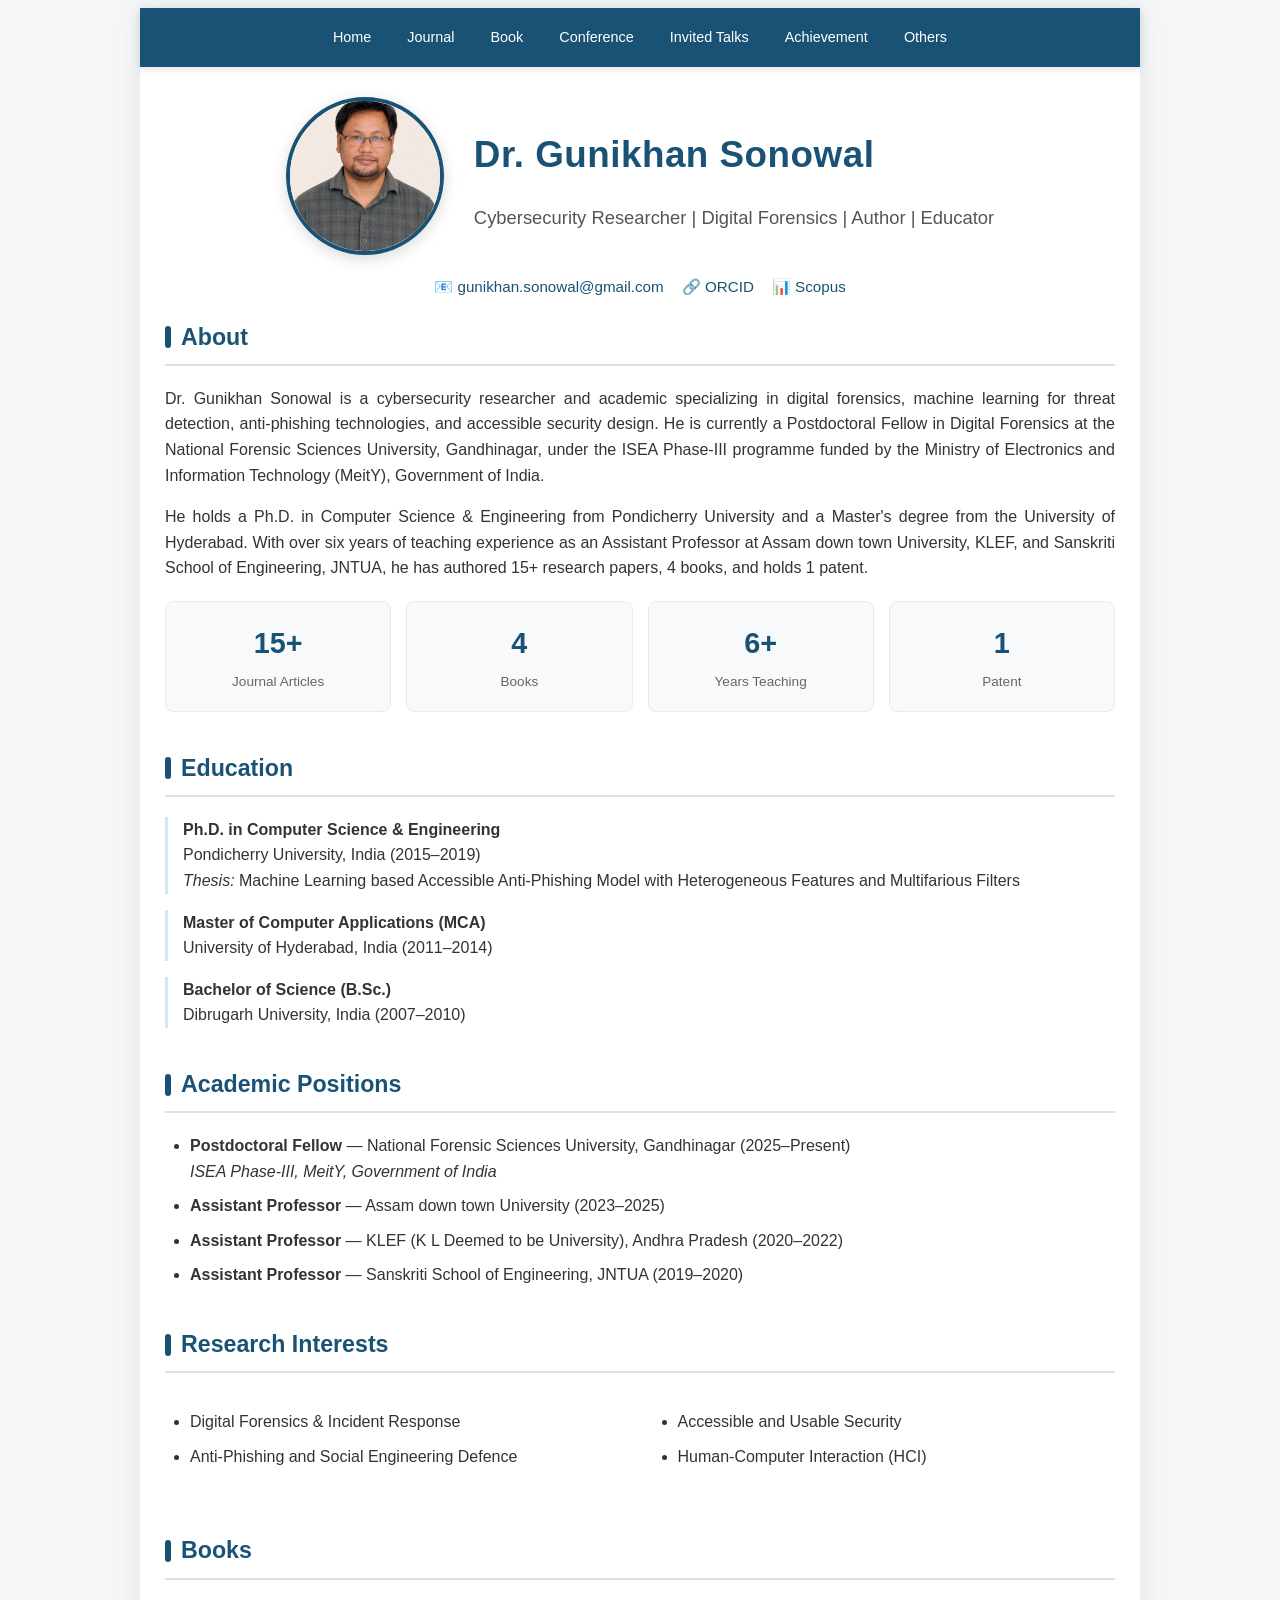
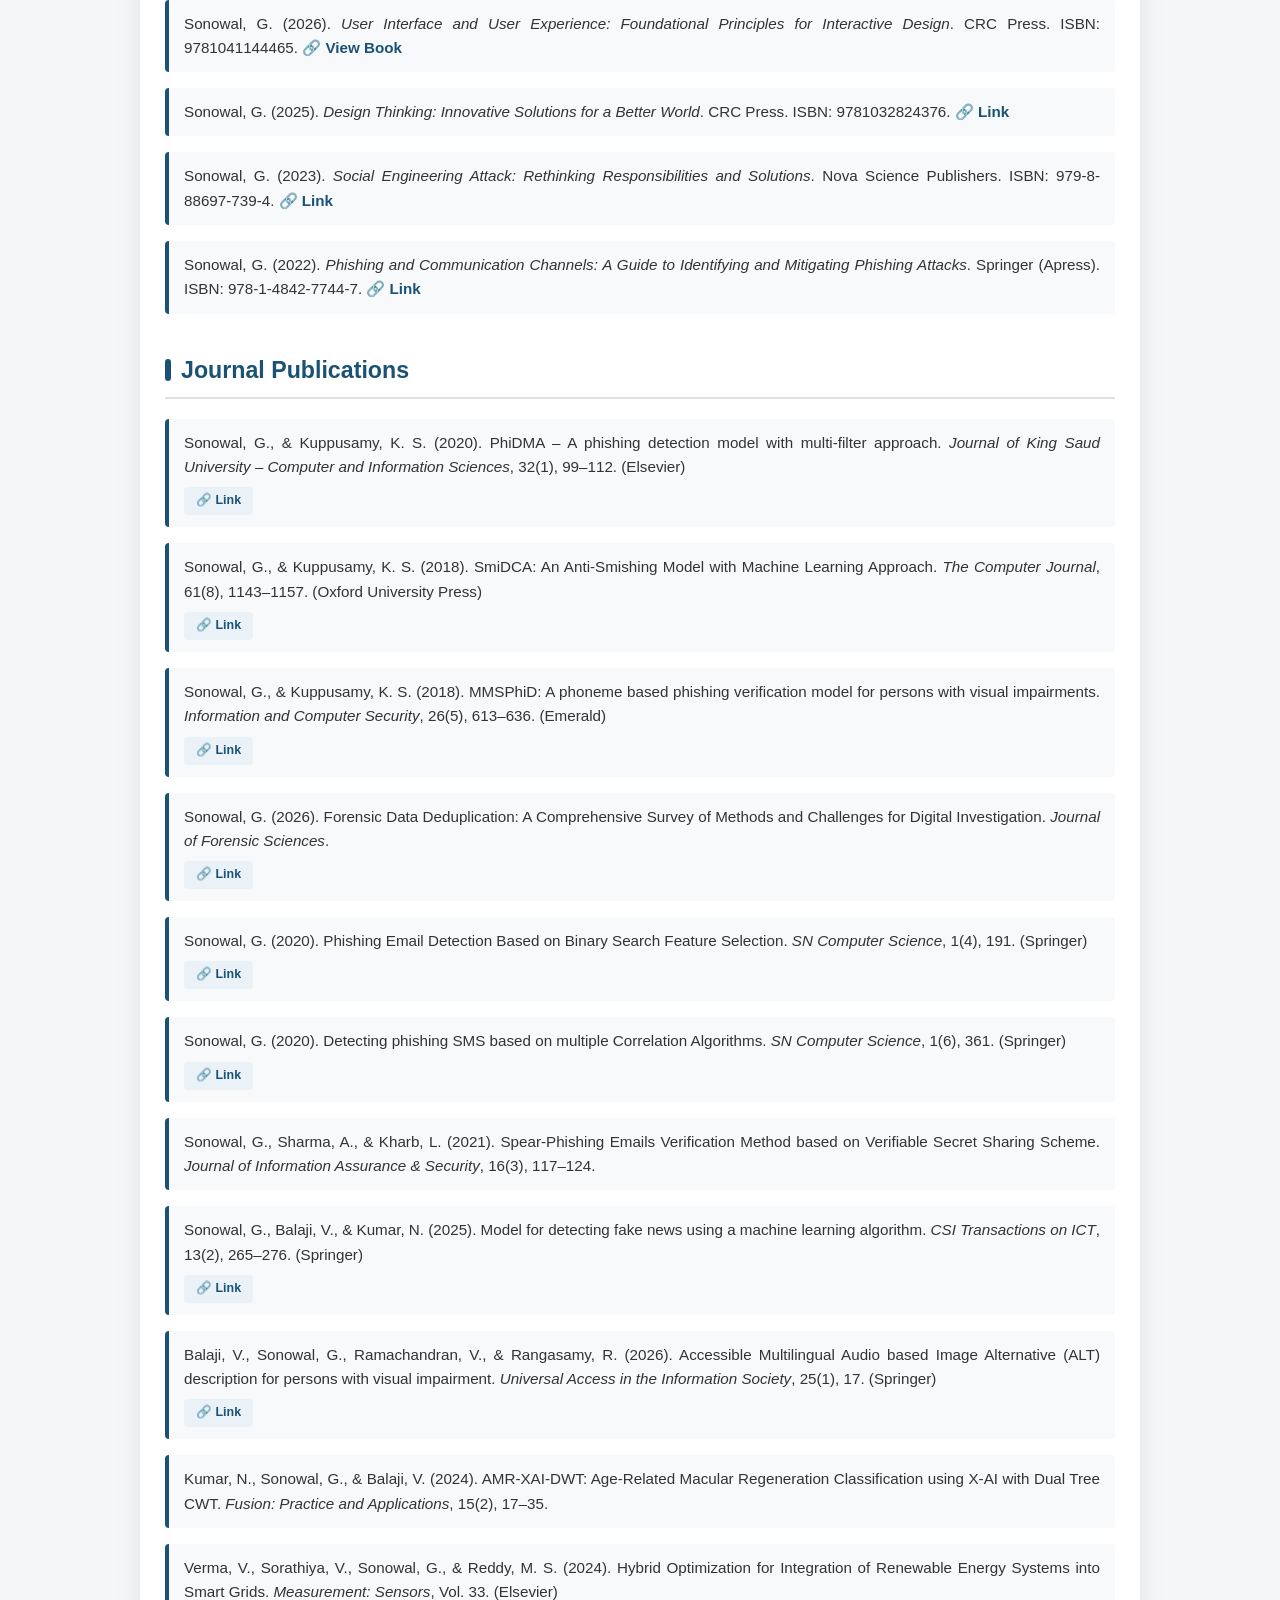
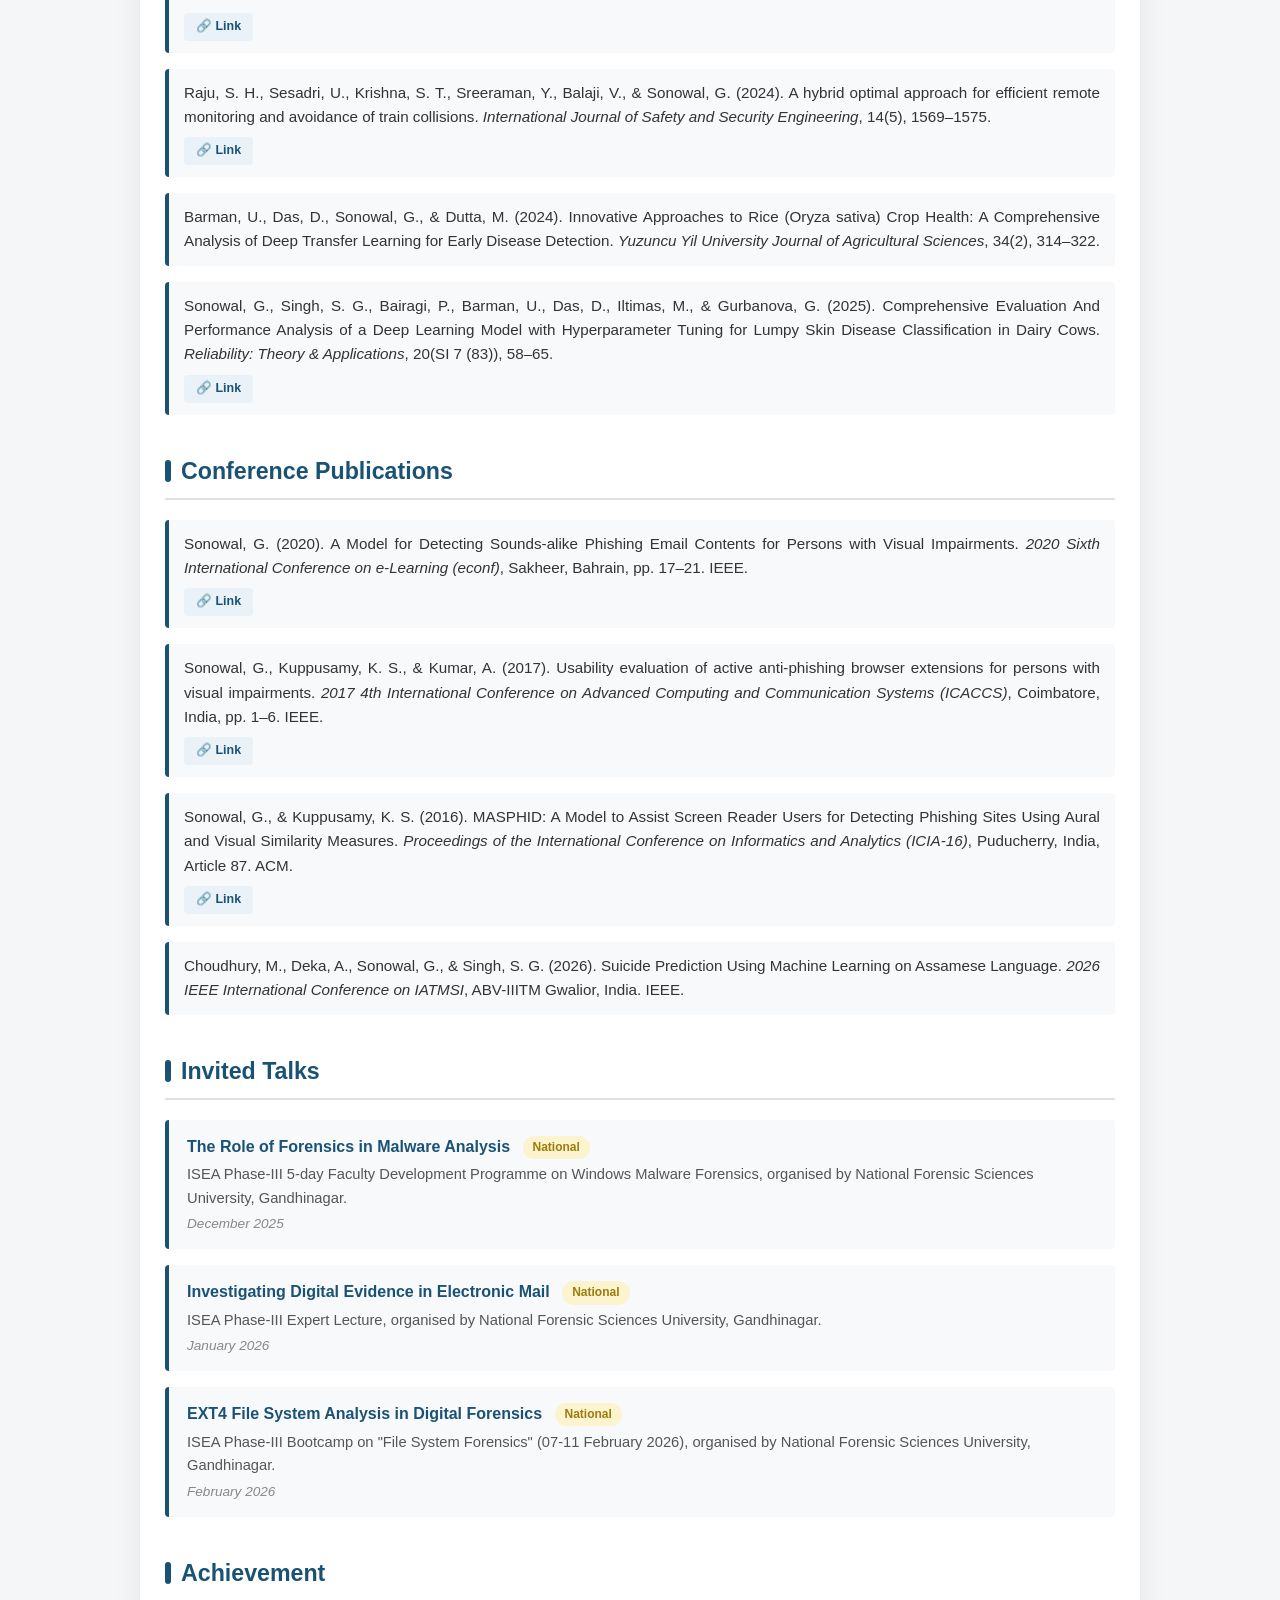
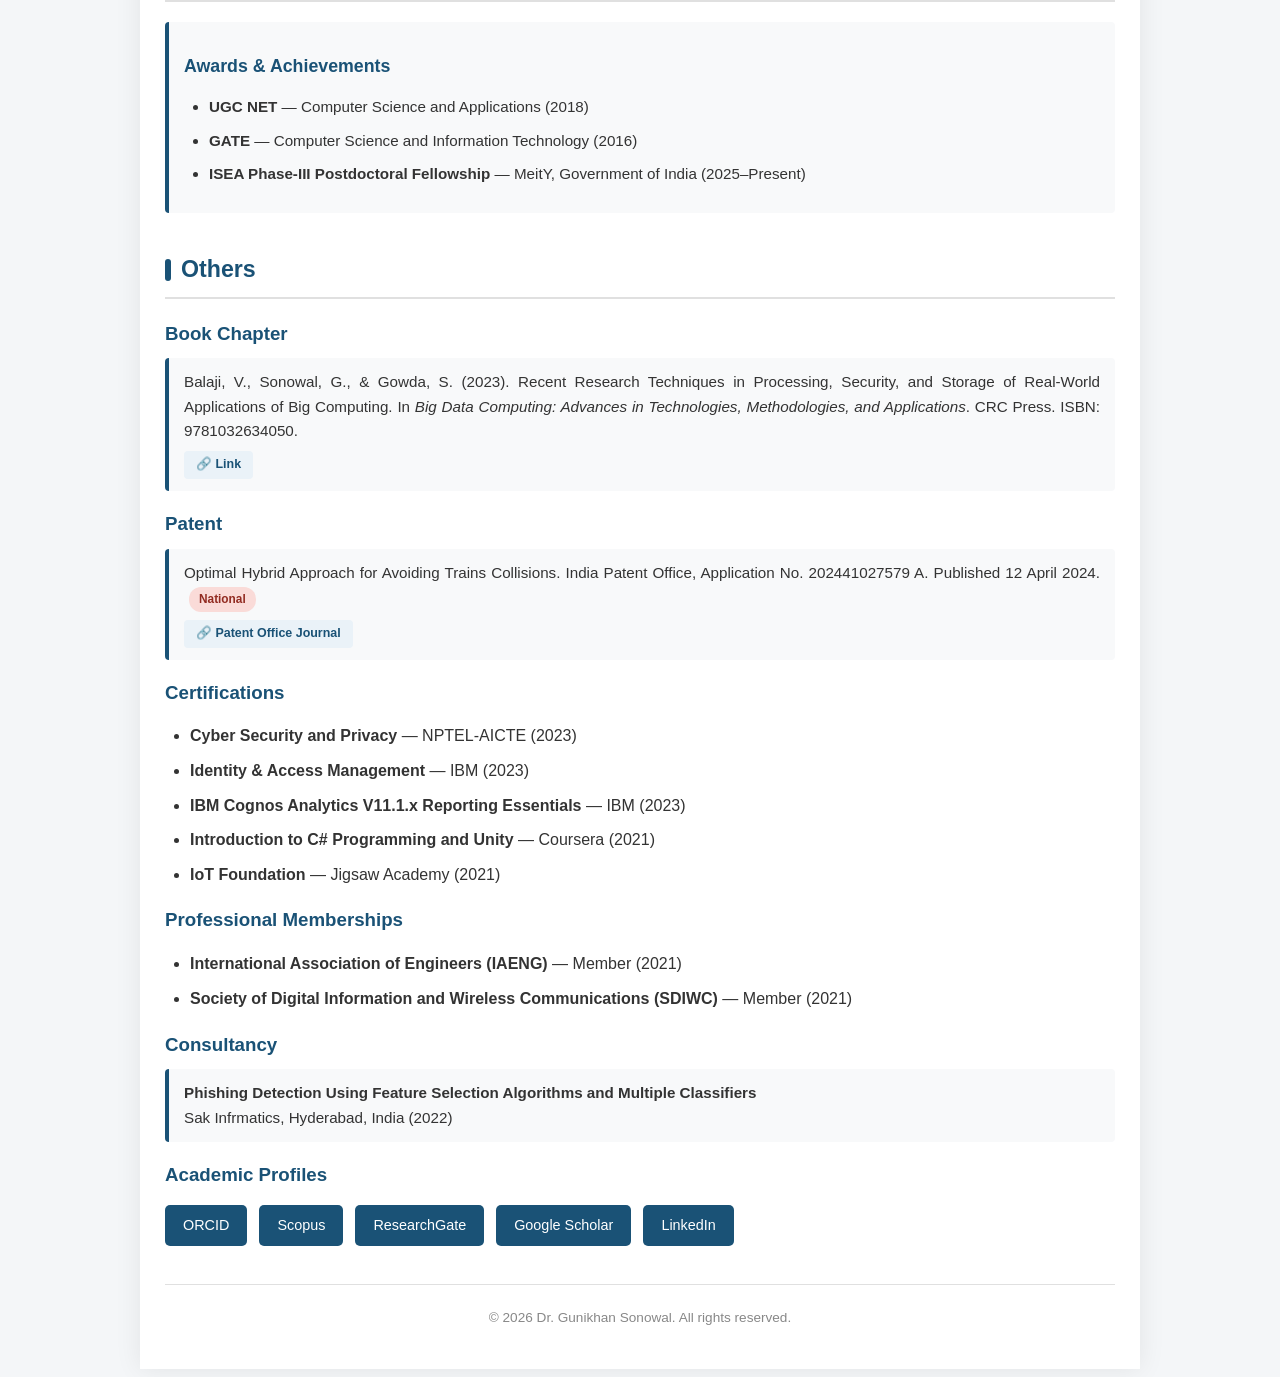
==== index.html @ 8fb4802a "Refactor publication links in index.html Removed unnecessary div wrappers for publication links and " ====
<!DOCTYPE html>
<html lang="en">
<head>
    <meta charset="UTF-8">
    <meta name="viewport" content="width=device-width, initial-scale=1.0">
    <title>Dr. Gunikhan Sonowal - Cybersecurity Researcher</title>
    <link rel="stylesheet" href="style.css">
</head>
<body>

<div class="container">

    <!-- ===== TOP NAVIGATION ===== -->
    <nav class="topnav">
        <a href="#home">Home</a>
        <a href="#journals">Journal</a>
        <a href="#books">Book</a>
        <a href="#conferences">Conference</a>
        <a href="#talks">Invited Talks</a>
        <a href="#achievement">Achievement</a>
        <a href="#others">Others</a>
    </nav>

    <!-- ===== HEADER ===== -->
    <header id="home">
        <div class="header-flex">
            <img src="profile.png" alt="Dr. Gunikhan Sonowal" class="profile-pic">
            <div class="header-text">
                <h1>Dr. Gunikhan Sonowal</h1>
                <p class="subtitle">Cybersecurity Researcher | Digital Forensics | Author | Educator</p>
            </div>
        </div>
        <div class="contact-info">
            <span>📧 <a href="mailto:gunikhan.sonowal@gmail.com">gunikhan.sonowal@gmail.com</a></span>
            <span>🔗 <a href="https://orcid.org/0000-0001-5626-2411" target="_blank">ORCID</a></span>
            <span>📊 <a href="https://www.scopus.com/authid/detail.uri?authorId=57192092901" target="_blank">Scopus</a></span>
        </div>
    </header>

    <!-- ===== ABOUT ===== -->
    <section id="about">
        <h2>About</h2>
        <div class="bio">
            <p>
                Dr. Gunikhan Sonowal is a cybersecurity researcher and academic specializing in digital forensics, machine learning for threat detection, anti-phishing technologies, and accessible security design. He is currently a Postdoctoral Fellow in Digital Forensics at the National Forensic Sciences University, Gandhinagar, under the ISEA Phase-III programme funded by the Ministry of Electronics and Information Technology (MeitY), Government of India.
            </p>
            <p>
                He holds a Ph.D. in Computer Science &amp; Engineering from Pondicherry University and a Master's degree from the University of Hyderabad. With over six years of teaching experience as an Assistant Professor at Assam down town University, KLEF, and Sanskriti School of Engineering, JNTUA, he has authored 15+ research papers, 4 books, and holds 1 patent.
            </p>
        </div>

        <div class="stat-grid">
            <div class="stat-card"><span class="number">15+</span><span class="label">Journal Articles</span></div>
            <div class="stat-card"><span class="number">4</span><span class="label">Books</span></div>
            <div class="stat-card"><span class="number">6+</span><span class="label">Years Teaching</span></div>
            <div class="stat-card"><span class="number">1</span><span class="label">Patent</span></div>
        </div>
    </section>

    <!-- ===== EDUCATION ===== -->
    <section id="education">
        <h2>Education</h2>
        <div class="education-item">
            <strong>Ph.D. in Computer Science &amp; Engineering</strong><br>
            Pondicherry University, India (2015–2019)<br>
            <em>Thesis:</em> Machine Learning based Accessible Anti-Phishing Model with Heterogeneous Features and Multifarious Filters
        </div>
        <div class="education-item">
            <strong>Master of Computer Applications (MCA)</strong><br>
            University of Hyderabad, India (2011–2014)
        </div>
        <div class="education-item">
            <strong>Bachelor of Science (B.Sc.)</strong><br>
            Dibrugarh University, India (2007–2010)
        </div>
    </section>

    <!-- ===== ACADEMIC POSITIONS ===== -->
    <section id="positions">
        <h2>Academic Positions</h2>
        <ul>
            <li><strong>Postdoctoral Fellow</strong> — National Forensic Sciences University, Gandhinagar (2025–Present)<br><em>ISEA Phase-III, MeitY, Government of India</em></li>
            <li><strong>Assistant Professor</strong> — Assam down town University (2023–2025)</li>
            <li><strong>Assistant Professor</strong> — KLEF (K L Deemed to be University), Andhra Pradesh (2020–2022)</li>
            <li><strong>Assistant Professor</strong> — Sanskriti School of Engineering, JNTUA (2019–2020)</li>
        </ul>
    </section>

    <!-- ===== RESEARCH INTERESTS ===== -->
    <section id="research">
        <h2>Research Interests</h2>
        <div class="two-column">
            <ul>
                <li>Digital Forensics &amp; Incident Response</li>
                <li>Anti-Phishing and Social Engineering Defence</li>
            </ul>
            <ul>
                <li>Accessible and Usable Security</li>
                <li>Human-Computer Interaction (HCI)</li>
            </ul>
        </div>
    </section>

    <!-- ===== BOOKS ===== -->
    <section id="books">
        <h2>Books</h2>

        <div class="pub-item">
            Sonowal, G. (2026). <em>User Interface and User Experience: Foundational Principles for Interactive Design</em>. CRC Press. ISBN: 9781041144465.
            
                <a href="https://www.routledge.com/User-Interface-and-User-Experience-Foundational-Principles-for-Interactive-Design/Sonowal/p/book/9781041144465" target="_blank">🔗 View Book</a>
            
        </div>

        <div class="pub-item">
            Sonowal, G. (2025). <em>Design Thinking: Innovative Solutions for a Better World</em>. CRC Press. ISBN: 9781032824376.
                <a href="https://doi.org/10.1201/9781003509950" target="_blank">🔗 Link</a>
        </div>

        <div class="pub-item">
            Sonowal, G. (2023). <em>Social Engineering Attack: Rethinking Responsibilities and Solutions</em>. Nova Science Publishers. ISBN: 979-8-88697-739-4.
                <a href="https://doi.org/10.52305/KS0A7898" target="_blank">🔗 Link</a>
        </div>

        <div class="pub-item">
            Sonowal, G. (2022). <em>Phishing and Communication Channels: A Guide to Identifying and Mitigating Phishing Attacks</em>. Springer (Apress). ISBN: 978-1-4842-7744-7.
                <a href="https://doi.org/10.1007/978-1-4842-7744-7" target="_blank">🔗 Link</a>
        </div>
    </section>

    <!-- ===== JOURNAL PUBLICATIONS ===== -->
    <section id="journals">
        <h2>Journal Publications</h2>

        <div class="pub-item">
            Sonowal, G., &amp; Kuppusamy, K. S. (2020). PhiDMA – A phishing detection model with multi-filter approach. <em>Journal of King Saud University – Computer and Information Sciences</em>, 32(1), 99–112. (Elsevier)
            <div class="pub-links">
                <a href="https://doi.org/10.1016/j.jksuci.2017.07.005" target="_blank">🔗 Link</a>
            </div>
        </div>

        <div class="pub-item">
            Sonowal, G., &amp; Kuppusamy, K. S. (2018). SmiDCA: An Anti-Smishing Model with Machine Learning Approach. <em>The Computer Journal</em>, 61(8), 1143–1157. (Oxford University Press)
            <div class="pub-links">
                <a href="https://doi.org/10.1093/comjnl/bxy039" target="_blank">🔗 Link</a>
            </div>
        </div>

        <div class="pub-item">
            Sonowal, G., &amp; Kuppusamy, K. S. (2018). MMSPhiD: A phoneme based phishing verification model for persons with visual impairments. <em>Information and Computer Security</em>, 26(5), 613–636. (Emerald)
            <div class="pub-links">
                <a href="https://doi.org/10.1108/ICS-12-2017-0091" target="_blank">🔗 Link</a>
            </div>
        </div>

        <div class="pub-item">
            Sonowal, G. (2026). Forensic Data Deduplication: A Comprehensive Survey of Methods and Challenges for Digital Investigation. <em>Journal of Forensic Sciences</em>.
            <div class="pub-links">
                <a href="https://doi.org/10.1111/1556-4029.70480" target="_blank">🔗 Link</a>
            </div>
        </div>

        <div class="pub-item">
            Sonowal, G. (2020). Phishing Email Detection Based on Binary Search Feature Selection. <em>SN Computer Science</em>, 1(4), 191. (Springer)
            <div class="pub-links">
                <a href="https://doi.org/10.1007/s42979-020-00194-z" target="_blank">🔗 Link</a>
            </div>
        </div>

        <div class="pub-item">
            Sonowal, G. (2020). Detecting phishing SMS based on multiple Correlation Algorithms. <em>SN Computer Science</em>, 1(6), 361. (Springer)
            <div class="pub-links">
                <a href="https://doi.org/10.1007/s42979-020-00377-8" target="_blank">🔗 Link</a>
            </div>
        </div>

        <div class="pub-item">
            Sonowal, G., Sharma, A., &amp; Kharb, L. (2021). Spear-Phishing Emails Verification Method based on Verifiable Secret Sharing Scheme. <em>Journal of Information Assurance &amp; Security</em>, 16(3), 117–124.
        </div>

        <div class="pub-item">
            Sonowal, G., Balaji, V., &amp; Kumar, N. (2025). Model for detecting fake news using a machine learning algorithm. <em>CSI Transactions on ICT</em>, 13(2), 265–276. (Springer)
            <div class="pub-links">
                <a href="https://doi.org/10.1007/s40012-025-00421-z" target="_blank">🔗 Link</a>
            </div>
        </div>

        <div class="pub-item">
            Balaji, V., Sonowal, G., Ramachandran, V., &amp; Rangasamy, R. (2026). Accessible Multilingual Audio based Image Alternative (ALT) description for persons with visual impairment. <em>Universal Access in the Information Society</em>, 25(1), 17. (Springer)
            <div class="pub-links">
                <a href="https://doi.org/10.1007/s10209-025-01294-4" target="_blank">🔗 Link</a>
            </div>
        </div>

        <div class="pub-item">
            Kumar, N., Sonowal, G., &amp; Balaji, V. (2024). AMR-XAI-DWT: Age-Related Macular Regeneration Classification using X-AI with Dual Tree CWT. <em>Fusion: Practice and Applications</em>, 15(2), 17–35.
        </div>

        <div class="pub-item">
            Verma, V., Sorathiya, V., Sonowal, G., &amp; Reddy, M. S. (2024). Hybrid Optimization for Integration of Renewable Energy Systems into Smart Grids. <em>Measurement: Sensors</em>, Vol. 33. (Elsevier)
            <div class="pub-links">
                <a href="https://doi.org/10.1016/j.measen.2024.101170" target="_blank">🔗 Link</a>
            </div>
        </div>

        <div class="pub-item">
            Raju, S. H., Sesadri, U., Krishna, S. T., Sreeraman, Y., Balaji, V., &amp; Sonowal, G. (2024). A hybrid optimal approach for efficient remote monitoring and avoidance of train collisions. <em>International Journal of Safety and Security Engineering</em>, 14(5), 1569–1575.
            <div class="pub-links">
                <a href="https://doi.org/10.18280/ijsse.140524" target="_blank">🔗 Link</a>
            </div>
        </div>

        <div class="pub-item">
            Barman, U., Das, D., Sonowal, G., &amp; Dutta, M. (2024). Innovative Approaches to Rice (Oryza sativa) Crop Health: A Comprehensive Analysis of Deep Transfer Learning for Early Disease Detection. <em>Yuzuncu Yil University Journal of Agricultural Sciences</em>, 34(2), 314–322.
        </div>

        <div class="pub-item">
            Sonowal, G., Singh, S. G., Bairagi, P., Barman, U., Das, D., Iltimas, M., &amp; Gurbanova, G. (2025). Comprehensive Evaluation And Performance Analysis of a Deep Learning Model with Hyperparameter Tuning for Lumpy Skin Disease Classification in Dairy Cows. <em>Reliability: Theory &amp; Applications</em>, 20(SI 7 (83)), 58–65.
            <div class="pub-links">
                <a href="https://doi.org/10.24412/1932-2321-2025-783-58-65" target="_blank">🔗 Link</a>
            </div>
        </div>
    </section>

    <!-- ===== CONFERENCE PUBLICATIONS ===== -->
    <section id="conferences">
        <h2>Conference Publications</h2>

        <div class="pub-item">
            Sonowal, G. (2020). A Model for Detecting Sounds-alike Phishing Email Contents for Persons with Visual Impairments. <em>2020 Sixth International Conference on e-Learning (econf)</em>, Sakheer, Bahrain, pp. 17–21. IEEE.
            <div class="pub-links">
                <a href="https://doi.org/10.1109/econf51404.2020.9385451" target="_blank">🔗 Link</a>
            </div>
        </div>

        <div class="pub-item">
            Sonowal, G., Kuppusamy, K. S., &amp; Kumar, A. (2017). Usability evaluation of active anti-phishing browser extensions for persons with visual impairments. <em>2017 4th International Conference on Advanced Computing and Communication Systems (ICACCS)</em>, Coimbatore, India, pp. 1–6. IEEE.
            <div class="pub-links">
                <a href="https://doi.org/10.1109/ICACCS.2017.8014654" target="_blank">🔗 Link</a>
            </div>
        </div>

        <div class="pub-item">
            Sonowal, G., &amp; Kuppusamy, K. S. (2016). MASPHID: A Model to Assist Screen Reader Users for Detecting Phishing Sites Using Aural and Visual Similarity Measures. <em>Proceedings of the International Conference on Informatics and Analytics (ICIA-16)</em>, Puducherry, India, Article 87. ACM.
            <div class="pub-links">
                <a href="https://doi.org/10.1145/2980258.2980443" target="_blank">🔗 Link</a>
            </div>
        </div>

        <div class="pub-item">
            Choudhury, M., Deka, A., Sonowal, G., &amp; Singh, S. G. (2026). Suicide Prediction Using Machine Learning on Assamese Language. <em>2026 IEEE International Conference on IATMSI</em>, ABV-IIITM Gwalior, India. IEEE.
        </div>
    </section>

    <!-- ===== INVITED TALKS ===== -->
    <section id="talks">
        <h2>Invited Talks</h2>

        <div class="talk-item">
            <div class="talk-title">
                The Role of Forensics in Malware Analysis
                <span class="talk-type national">National</span>
            </div>
            <div class="talk-venue">ISEA Phase-III 5-day Faculty Development Programme on Windows Malware Forensics, organised by National Forensic Sciences University, Gandhinagar.</div>
            <div class="talk-date">December 2025</div>
        </div>

        <div class="talk-item">
            <div class="talk-title">
                Investigating Digital Evidence in Electronic Mail
                <span class="talk-type national">National</span>
            </div>
            <div class="talk-venue">ISEA Phase-III Expert Lecture, organised by National Forensic Sciences University, Gandhinagar.</div>
            <div class="talk-date">January 2026</div>
        </div>

        <div class="talk-item">
            <div class="talk-title">
                EXT4 File System Analysis in Digital Forensics
                <span class="talk-type national">National</span>
            </div>
            <div class="talk-venue">ISEA Phase-III Bootcamp on "File System Forensics" (07-11 February 2026), organised by National Forensic Sciences University, Gandhinagar.</div>
            <div class="talk-date">February 2026</div>
        </div>
    </section>

    <!-- ===== Achievement ===== -->
    <section id="achievement">
        <h2>Achievement</h2>
        <div class="pub-item">
            <h3 style="color:#1a5276; margin: 18px 0 10px;">Awards &amp; Achievements</h3>
        <ul>
            <li><strong>UGC NET</strong> — Computer Science and Applications (2018)</li>
            <li><strong>GATE</strong> — Computer Science and Information Technology (2016)</li>
            <li><strong>ISEA Phase-III Postdoctoral Fellowship</strong> — MeitY, Government of India (2025–Present)</li>
        </ul>
        </div>
    </section>
    

    <!-- ===== OTHERS ===== -->
    <section id="others">
        <h2>Others</h2>

        <h3 style="color:#1a5276; margin: 18px 0 10px;">Book Chapter</h3>
        <div class="pub-item">
            Balaji, V., Sonowal, G., &amp; Gowda, S. (2023). Recent Research Techniques in Processing, Security, and Storage of Real-World Applications of Big Computing. In <em>Big Data Computing: Advances in Technologies, Methodologies, and Applications</em>. CRC Press. ISBN: 9781032634050.
            <div class="pub-links">
                <a href="http://dx.doi.org/10.1201/9781032634050-8" target="_blank">🔗 Link</a>
            </div>
        </div>

        <h3 style="color:#1a5276; margin: 18px 0 10px;">Patent</h3>
        <div class="pub-item">
            Optimal Hybrid Approach for Avoiding Trains Collisions. India Patent Office, Application No. 202441027579 A. Published 12 April 2024. <span class="badge patent">National</span>
            <div class="pub-links">
                <a href="https://search.ipindia.gov.in/IP0Journal/Journal/ViewJournal" target="_blank">🔗 Patent Office Journal</a>
            </div>
        </div>

        <h3 style="color:#1a5276; margin: 18px 0 10px;">Certifications</h3>
        <ul>
            <li><strong>Cyber Security and Privacy</strong> — NPTEL-AICTE (2023)</li>
            <li><strong>Identity &amp; Access Management</strong> — IBM (2023)</li>
            <li><strong>IBM Cognos Analytics V11.1.x Reporting Essentials</strong> — IBM (2023)</li>
            <li><strong>Introduction to C# Programming and Unity</strong> — Coursera (2021)</li>
            <li><strong>IoT Foundation</strong> — Jigsaw Academy (2021)</li>
        </ul>

        <h3 style="color:#1a5276; margin: 18px 0 10px;">Professional Memberships</h3>
        <ul>
            <li><strong>International Association of Engineers (IAENG)</strong> — Member (2021)</li>
            <li><strong>Society of Digital Information and Wireless Communications (SDIWC)</strong> — Member (2021)</li>
        </ul>

        <h3 style="color:#1a5276; margin: 18px 0 10px;">Consultancy</h3>
        <div class="pub-item">
            <strong>Phishing Detection Using Feature Selection Algorithms and Multiple Classifiers</strong><br>
            Sak Infrmatics, Hyderabad, India (2022)
        </div>

        <h3 style="color:#1a5276; margin: 18px 0 10px;">Academic Profiles</h3>
        <div class="links">
            <a href="https://orcid.org/0000-0001-5626-2411" target="_blank">ORCID</a>
            <a href="https://www.scopus.com/authid/detail.uri?authorId=57192092901" target="_blank">Scopus</a>
            <a href="https://www.researchgate.net/" target="_blank">ResearchGate</a>
            <a href="https://scholar.google.com/" target="_blank">Google Scholar</a>
            <a href="https://www.linkedin.com/" target="_blank">LinkedIn</a>
        </div>
    </section>

    <footer>
        &copy; 2026 Dr. Gunikhan Sonowal. All rights reserved.
    </footer>

</div>

</body>
</html>
---- style.css ----
css
/* ============================================
   Dr. Gunikhan Sonowal - Personal Website
   ============================================ */

* {
    margin: 0;
    padding: 0;
    box-sizing: border-box;
}

html {
    scroll-behavior: smooth;
    scroll-padding-top: 70px;
}

body {
    font-family: 'Segoe UI', Tahoma, Geneva, Verdana, sans-serif;
    line-height: 1.6;
    color: #333;
    background-color: #f4f6f8;
}

.container {
    max-width: 950px;
    margin: 0 auto;
    padding: 40px 25px;
    background-color: #fff;
    box-shadow: 0 0 25px rgba(0,0,0,0.08);
}

/* ============ TOP NAVIGATION ============ */
.topnav {
    position: sticky;
    top: 0;
    z-index: 100;
    background-color: #1a5276;
    display: flex;
    flex-wrap: wrap;
    justify-content: center;
    gap: 4px;
    padding: 10px 15px;
    margin: -40px -25px 30px -25px;
    box-shadow: 0 2px 8px rgba(0,0,0,0.12);
}

.topnav a {
    color: #ffffff;
    text-decoration: none;
    font-size: 0.9em;
    font-weight: 500;
    padding: 8px 16px;
    border-radius: 4px;
    transition: background-color 0.25s;
    white-space: nowrap;
}

.topnav a:hover {
    background-color: #0e3a56;
}

.topnav a.active {
    background-color: #ffffff;
    color: #1a5276;
    font-weight: 700;
}

/* ============ HEADER ============ */
.header-flex {
    display: flex;
    align-items: center;
    justify-content: center;
    gap: 30px;
    text-align: left;
}

.profile-pic {
    width: 150px;
    height: 150px;
    border-radius: 50%;
    object-fit: cover;
    border: 4px solid #1a5276;
    box-shadow: 0 4px 15px rgba(0,0,0,0.15);
    flex-shrink: 0;
}

.header-text {
    text-align: left;
}

header h1 {
    font-size: 2.3em;
    color: #1a5276;
    margin-bottom: 8px;
    letter-spacing: 0.5px;
}

header .subtitle {
    font-size: 1.15em;
    color: #555;
    margin-bottom: 18px;
    font-weight: 500;
}

.contact-info {
    display: flex;
    flex-wrap: wrap;
    justify-content: center;
    gap: 18px;
    font-size: 0.95em;
    margin-top: 20px;
}

.contact-info a {
    color: #1a5276;
    text-decoration: none;
    font-weight: 500;
}

.contact-info a:hover {
    text-decoration: underline;
}

/* ============ SECTIONS ============ */
section {
    margin-bottom: 38px;
}

section h2 {
    font-size: 1.45em;
    color: #1a5276;
    border-bottom: 2px solid #e0e0e0;
    padding-bottom: 8px;
    margin-bottom: 20px;
    display: flex;
    align-items: center;
    gap: 10px;
}

section h2::before {
    content: "";
    display: inline-block;
    width: 6px;
    height: 22px;
    background-color: #1a5276;
    border-radius: 3px;
}

.bio {
    text-align: justify;
}

.bio p {
    margin-bottom: 14px;
}

/* ============ EDUCATION ============ */
.education-item {
    margin-bottom: 16px;
    padding-left: 15px;
    border-left: 3px solid #d4e6f1;
}

/* ============ PUBLICATIONS ============ */
.pub-item {
    margin-bottom: 16px;
    padding: 12px 15px;
    background-color: #f8f9fa;
    border-left: 4px solid #1a5276;
    border-radius: 4px;
    font-size: 0.95em;
    text-align: justify;
}

.pub-item a {
    color: #1a5276;
    text-decoration: none;
    font-weight: 600;
}

.pub-item a:hover {
    text-decoration: underline;
    color: #0e3a56;
}

.pub-links {
    margin-top: 8px;
    display: flex;
    flex-wrap: wrap;
    gap: 10px;
}

.pub-links a {
    display: inline-block;
    padding: 4px 12px;
    background-color: #eaf2f8;
    color: #1a5276;
    text-decoration: none;
    border-radius: 4px;
    font-size: 0.82em;
    font-weight: 600;
    transition: background-color 0.3s;
}

.pub-links a:hover {
    background-color: #1a5276;
    color: #fff;
}

/* ============ LISTS ============ */
ul {
    list-style-type: disc;
    padding-left: 25px;
}

ul li {
    margin-bottom: 9px;
}

.two-column {
    display: grid;
    grid-template-columns: 1fr 1fr;
    gap: 25px;
}

/* ============ LINKS BUTTONS ============ */
.links {
    display: flex;
    flex-wrap: wrap;
    gap: 12px;
    margin-top: 15px;
}

.links a {
    display: inline-block;
    padding: 9px 18px;
    background-color: #1a5276;
    color: #fff;
    text-decoration: none;
    border-radius: 5px;
    font-size: 0.9em;
    transition: background-color 0.3s, transform 0.2s;
}

.links a:hover {
    background-color: #0e3a56;
    transform: translateY(-2px);
}

/* ============ BADGES ============ */
.badge {
    display: inline-block;
    background-color: #eaf2f8;
    color: #1a5276;
    padding: 3px 10px;
    border-radius: 12px;
    font-size: 0.78em;
    font-weight: 600;
    margin-left: 5px;
}

.badge.q1 {
    background-color: #d4efdf;
    color: #1e8449;
}

.badge.q2 {
    background-color: #fcf3cf;
    color: #9a7d0a;
}

.badge.patent {
    background-color: #fadbd8;
    color: #922b21;
}

/* ============ STATS ============ */
.stat-grid {
    display: grid;
    grid-template-columns: repeat(4, 1fr);
    gap: 15px;
    margin-top: 20px;
}

.stat-card {
    background-color: #f8f9fa;
    border-radius: 8px;
    padding: 18px 10px;
    text-align: center;
    border: 1px solid #e9ecef;
}

.stat-card .number {
    font-size: 1.8em;
    font-weight: 700;
    color: #1a5276;
    display: block;
}

.stat-card .label {
    font-size: 0.85em;
    color: #666;
    margin-top: 5px;
    display: block;
}

/* ============ INVITED TALKS ============ */
.talk-item {
    margin-bottom: 16px;
    padding: 14px 18px;
    background-color: #f8f9fa;
    border-left: 4px solid #1a5276;
    border-radius: 4px;
}

.talk-item .talk-title {
    font-weight: 600;
    color: #1a5276;
    font-size: 1em;
    margin-bottom: 4px;
}

.talk-item .talk-venue {
    font-size: 0.92em;
    color: #555;
    margin-bottom: 3px;
}

.talk-item .talk-date {
    font-size: 0.85em;
    color: #888;
    font-style: italic;
}

.talk-item .talk-type {
    display: inline-block;
    background-color: #eaf2f8;
    color: #1a5276;
    padding: 2px 10px;
    border-radius: 12px;
    font-size: 0.75em;
    font-weight: 600;
    margin-left: 8px;
    vertical-align: middle;
}

.talk-item .talk-type.international {
    background-color: #d4efdf;
    color: #1e8449;
}

.talk-item .talk-type.national {
    background-color: #fcf3cf;
    color: #9a7d0a;
}

/* ============ FOOTER ============ */
footer {
    text-align: center;
    font-size: 0.85em;
    color: #888;
    border-top: 1px solid #e0e0e0;
    padding-top: 22px;
    margin-top: 35px;
}

/* ============ RESPONSIVE ============ */
@media (max-width: 700px) {
    header h1 { font-size: 1.7em; }
    .container { padding: 25px 18px; }
    .contact-info { flex-direction: column; gap: 8px; }
    .two-column { grid-template-columns: 1fr; }
    .stat-grid { grid-template-columns: repeat(2, 1fr); }
    .header-flex {
        flex-direction: column;
        text-align: center;
        gap: 15px;
    }
    .header-text { text-align: center; }
    .profile-pic { width: 120px; height: 120px; }
    .topnav {
        margin: -25px -18px 25px -18px;
        padding: 8px 10px;
        gap: 2px;
    }
    .topnav a {
        font-size: 0.78em;
        padding: 6px 10px;
    }
}
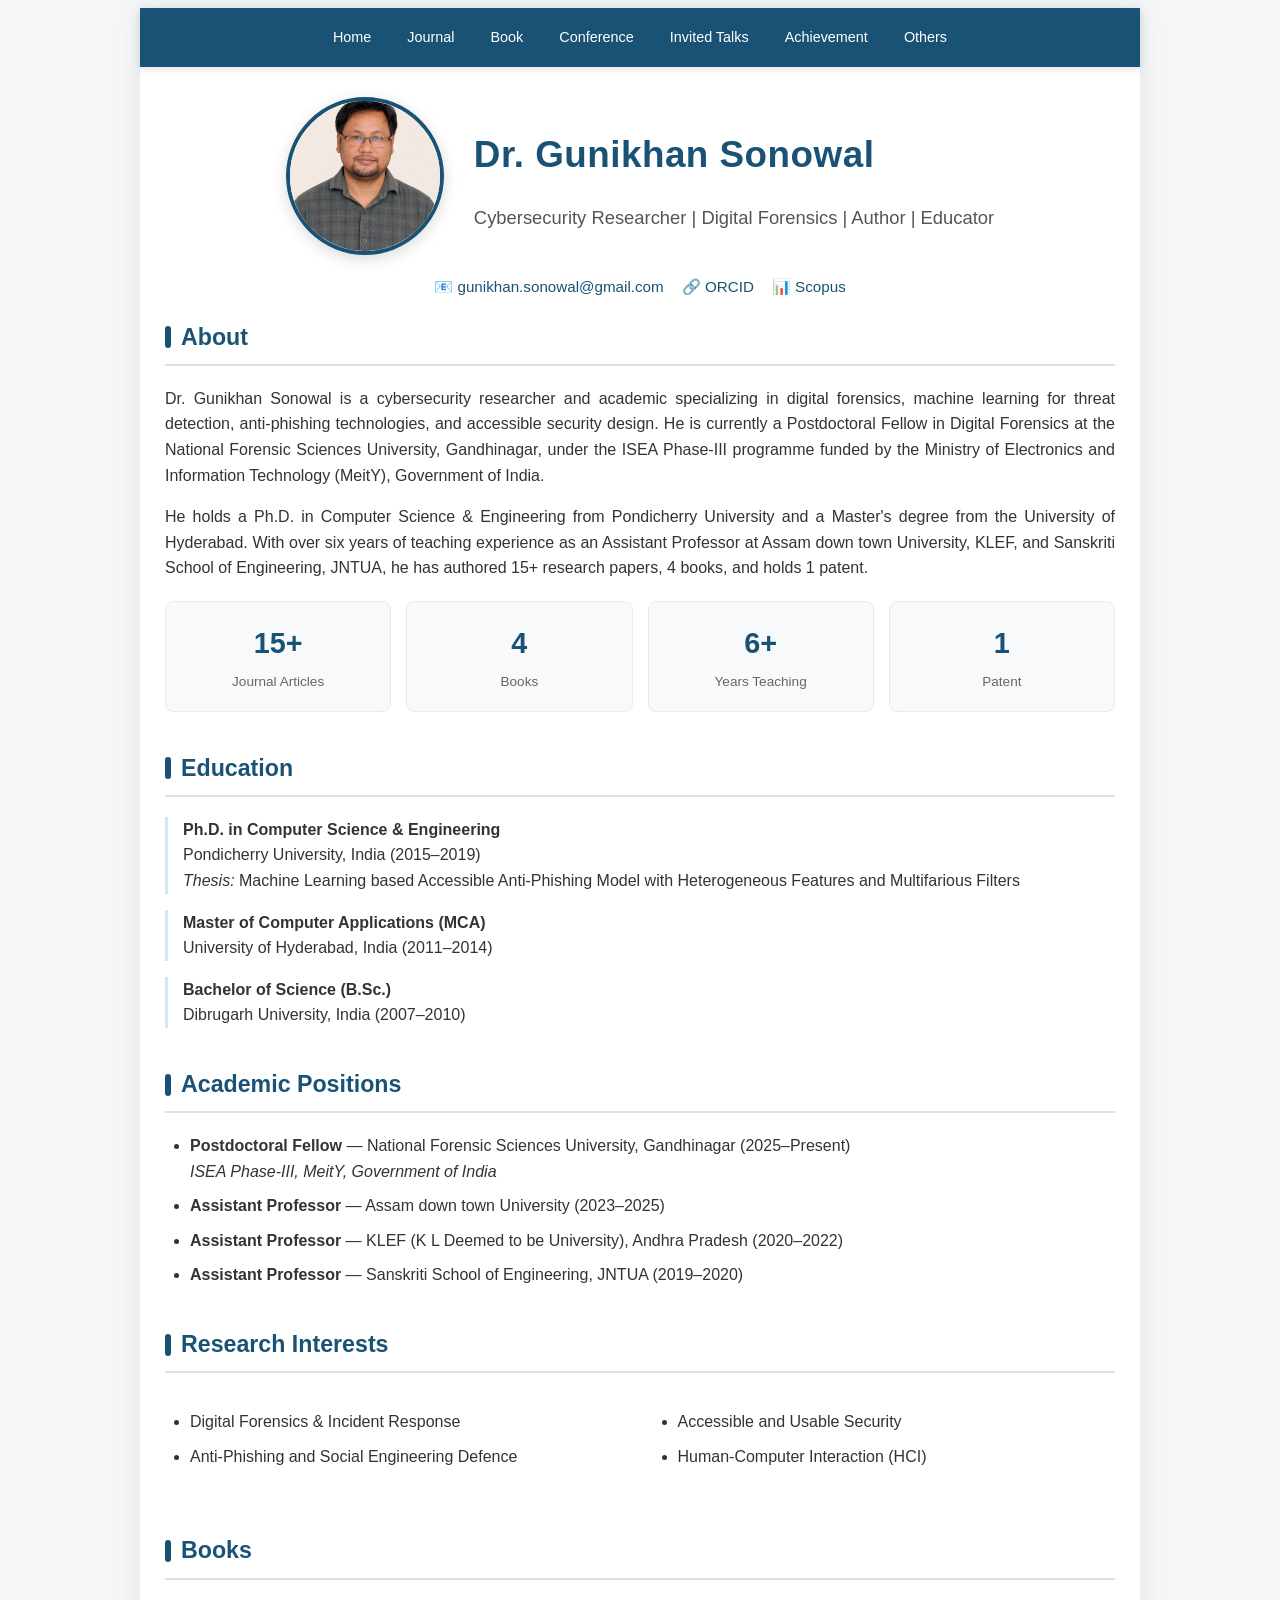
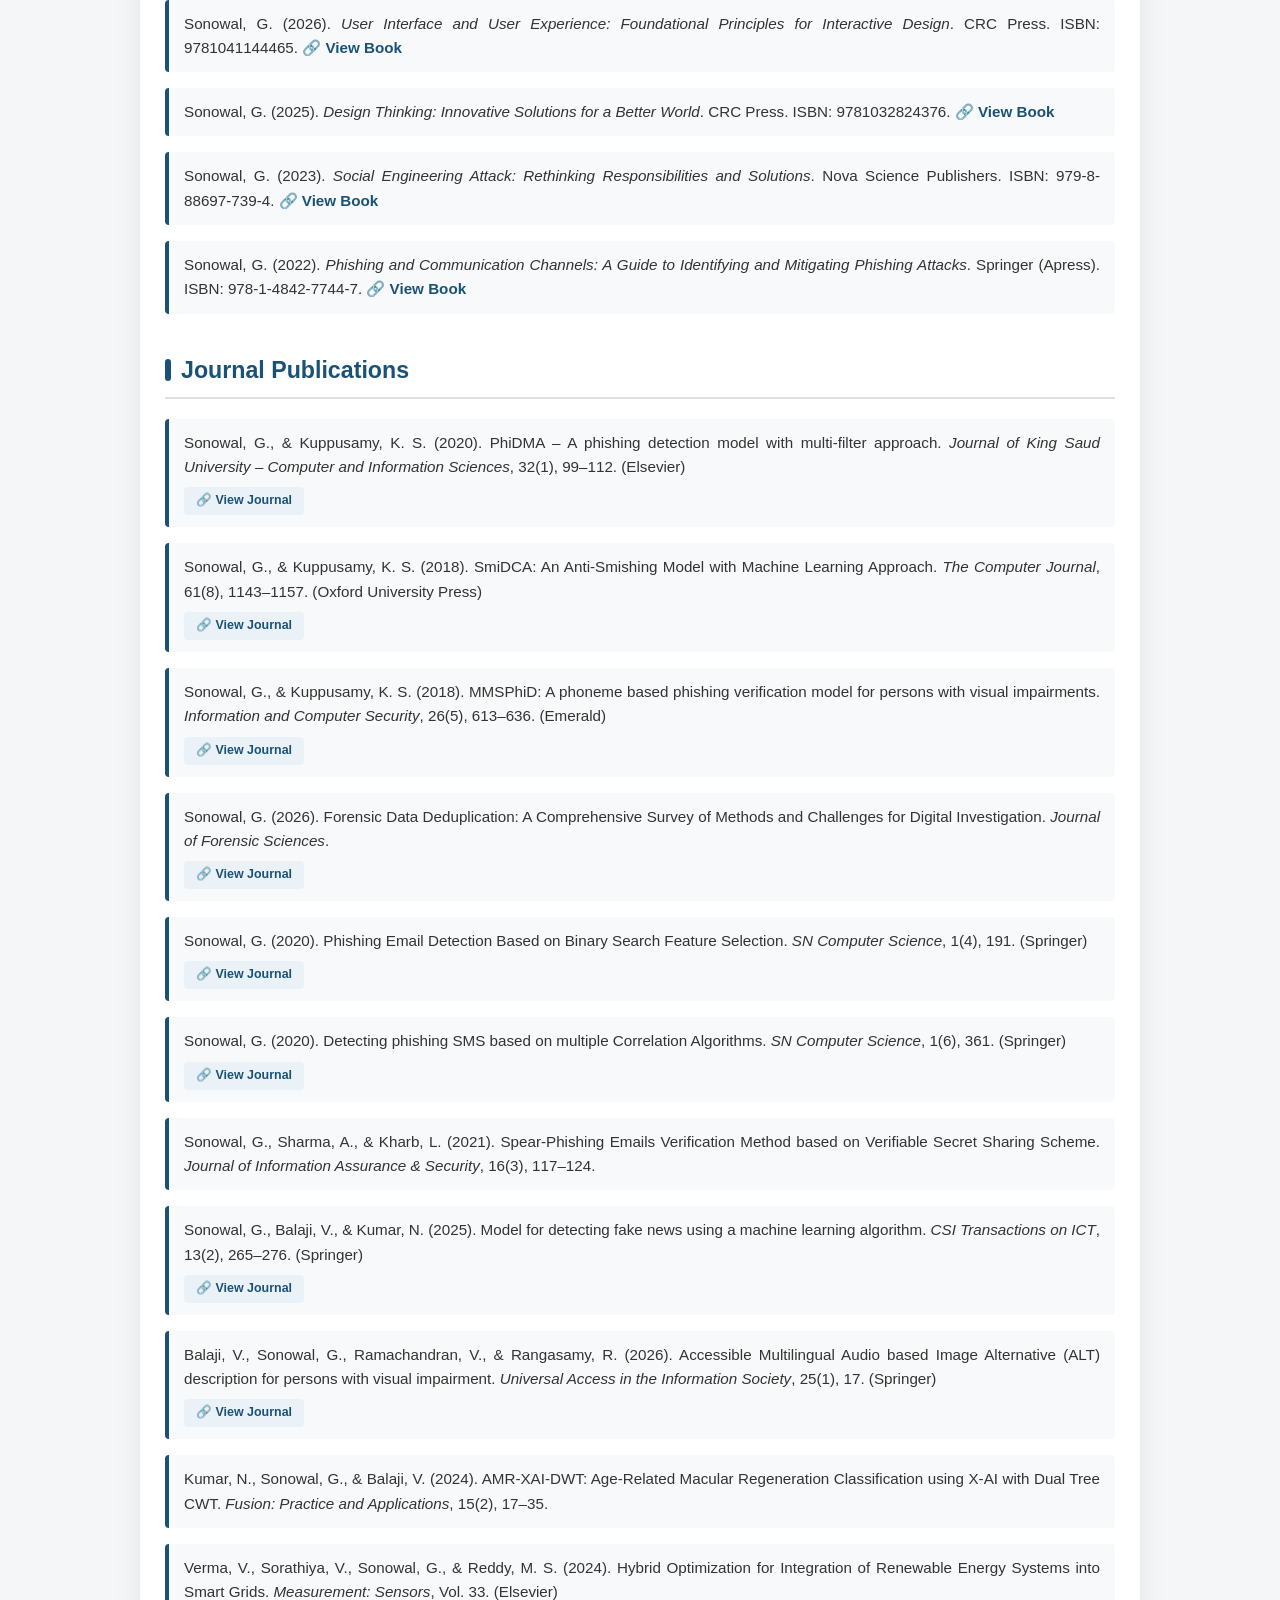
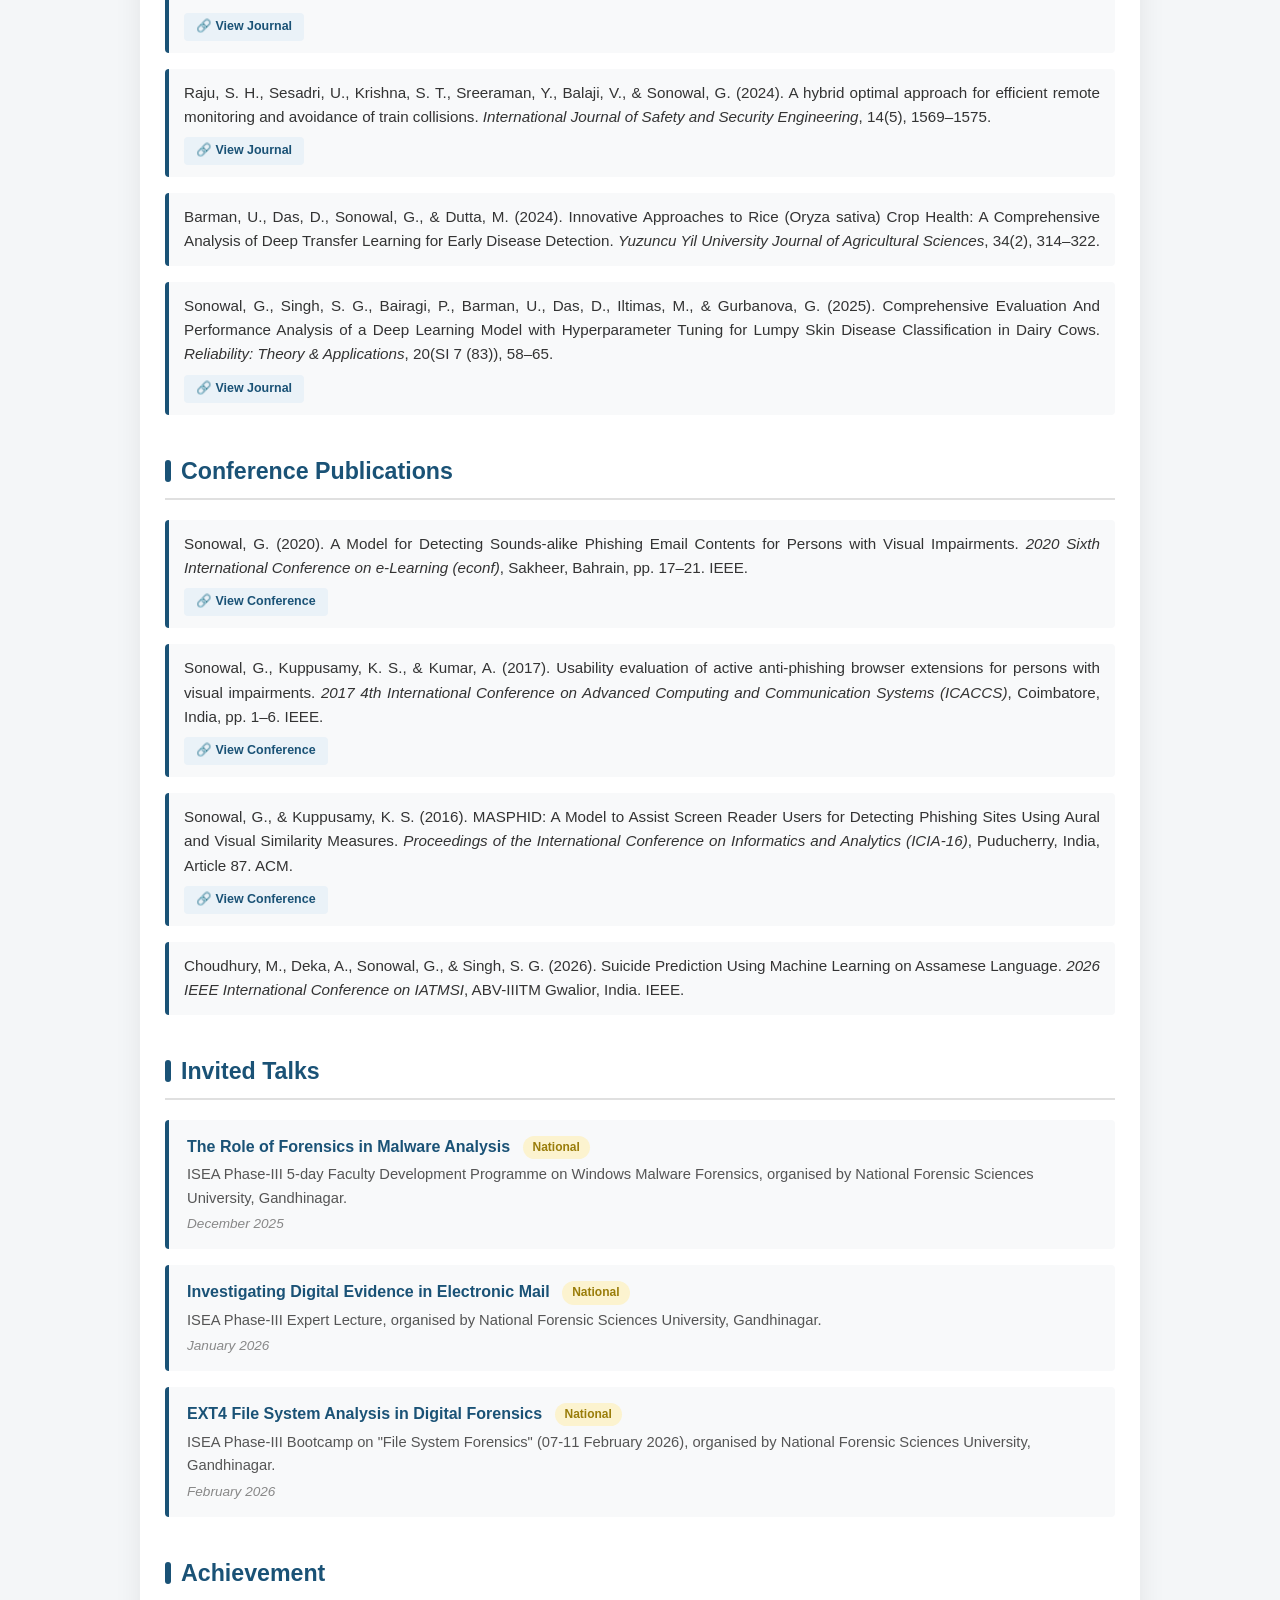
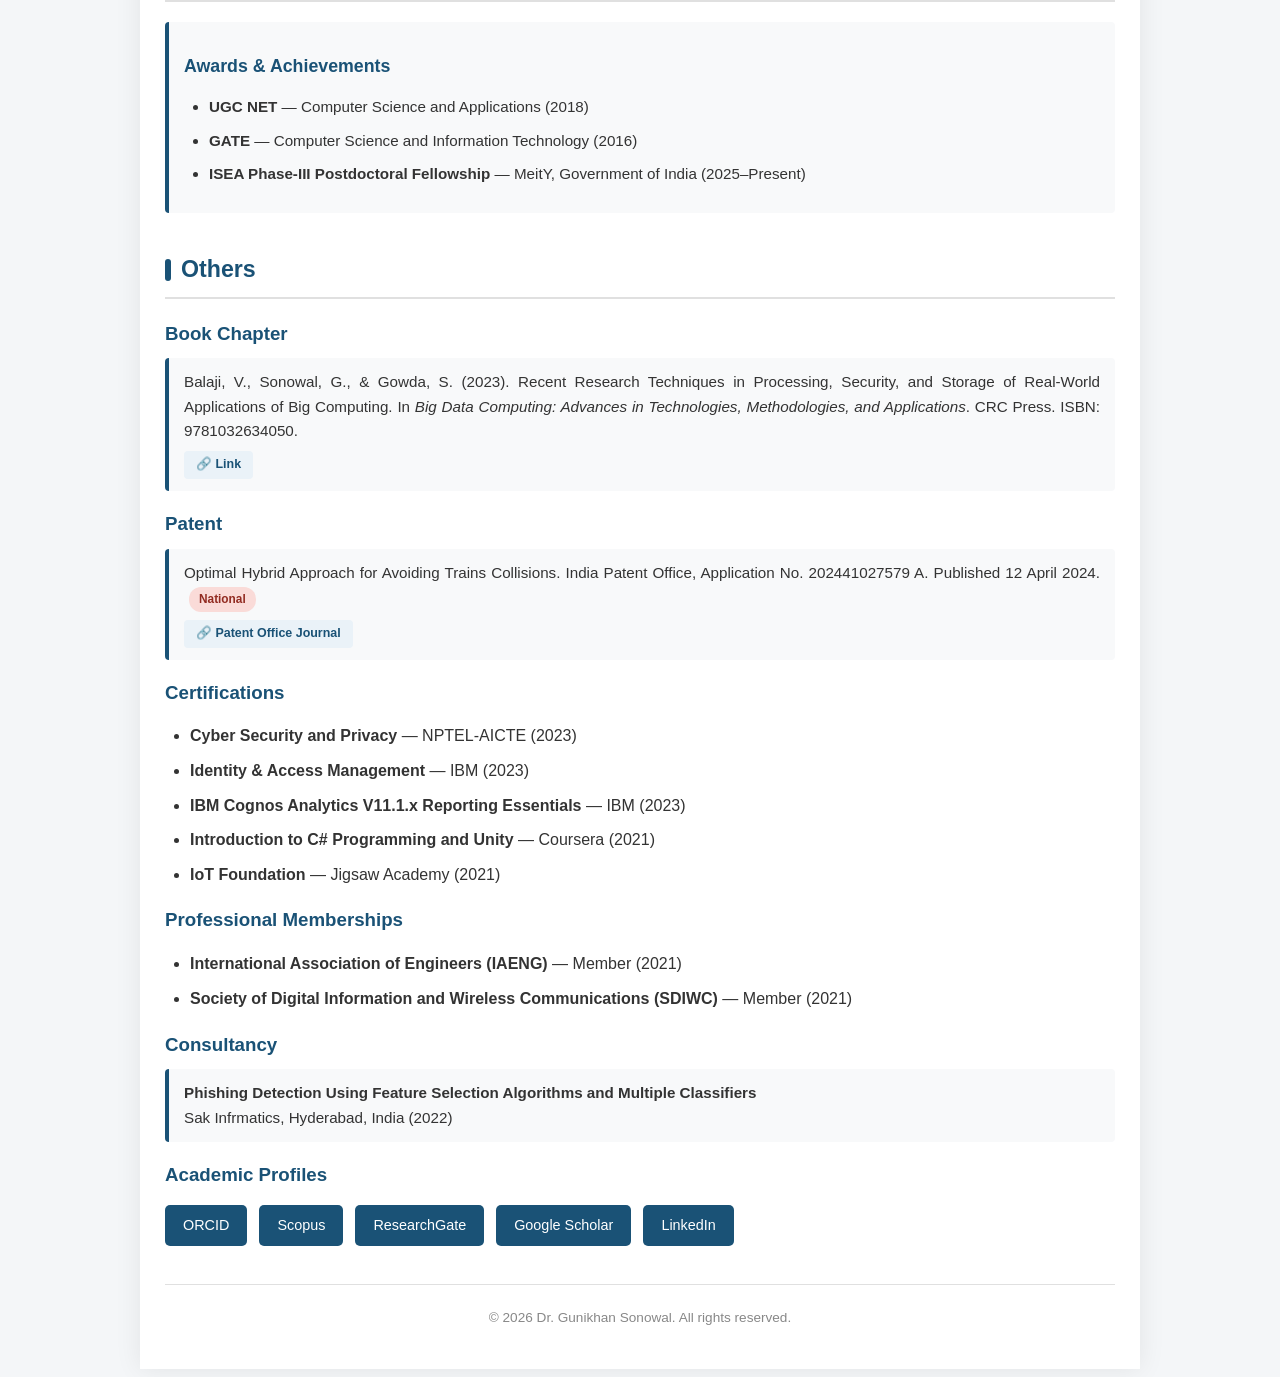
==== commit 48864a8e: "Update publication links to 'View Book' and 'View Journal'" ====
--- a/index.html
+++ b/index.html
@@ -114,17 +114,17 @@
 
         <div class="pub-item">
             Sonowal, G. (2025). <em>Design Thinking: Innovative Solutions for a Better World</em>. CRC Press. ISBN: 9781032824376.
-                <a href="https://doi.org/10.1201/9781003509950" target="_blank">🔗 Link</a>
+                <a href="https://doi.org/10.1201/9781003509950" target="_blank">🔗 View Book</a>
         </div>
 
         <div class="pub-item">
             Sonowal, G. (2023). <em>Social Engineering Attack: Rethinking Responsibilities and Solutions</em>. Nova Science Publishers. ISBN: 979-8-88697-739-4.
-                <a href="https://doi.org/10.52305/KS0A7898" target="_blank">🔗 Link</a>
+                <a href="https://doi.org/10.52305/KSOA7898" target="_blank">🔗 View Book</a>
         </div>
 
         <div class="pub-item">
             Sonowal, G. (2022). <em>Phishing and Communication Channels: A Guide to Identifying and Mitigating Phishing Attacks</em>. Springer (Apress). ISBN: 978-1-4842-7744-7.
-                <a href="https://doi.org/10.1007/978-1-4842-7744-7" target="_blank">🔗 Link</a>
+                <a href="https://doi.org/10.1007/978-1-4842-7744-7" target="_blank">🔗 View Book</a>
         </div>
     </section>
 
@@ -135,42 +135,42 @@
         <div class="pub-item">
             Sonowal, G., &amp; Kuppusamy, K. S. (2020). PhiDMA – A phishing detection model with multi-filter approach. <em>Journal of King Saud University – Computer and Information Sciences</em>, 32(1), 99–112. (Elsevier)
             <div class="pub-links">
-                <a href="https://doi.org/10.1016/j.jksuci.2017.07.005" target="_blank">🔗 Link</a>
+                <a href="https://doi.org/10.1016/j.jksuci.2017.07.005" target="_blank">🔗 View Journal</a>
             </div>
         </div>
 
         <div class="pub-item">
             Sonowal, G., &amp; Kuppusamy, K. S. (2018). SmiDCA: An Anti-Smishing Model with Machine Learning Approach. <em>The Computer Journal</em>, 61(8), 1143–1157. (Oxford University Press)
             <div class="pub-links">
-                <a href="https://doi.org/10.1093/comjnl/bxy039" target="_blank">🔗 Link</a>
+                <a href="https://doi.org/10.1093/comjnl/bxy039" target="_blank">🔗 View Journal</a>
             </div>
         </div>
 
         <div class="pub-item">
             Sonowal, G., &amp; Kuppusamy, K. S. (2018). MMSPhiD: A phoneme based phishing verification model for persons with visual impairments. <em>Information and Computer Security</em>, 26(5), 613–636. (Emerald)
             <div class="pub-links">
-                <a href="https://doi.org/10.1108/ICS-12-2017-0091" target="_blank">🔗 Link</a>
+                <a href="https://doi.org/10.1108/ICS-12-2017-0091" target="_blank">🔗 View Journal</a>
             </div>
         </div>
 
         <div class="pub-item">
             Sonowal, G. (2026). Forensic Data Deduplication: A Comprehensive Survey of Methods and Challenges for Digital Investigation. <em>Journal of Forensic Sciences</em>.
             <div class="pub-links">
-                <a href="https://doi.org/10.1111/1556-4029.70480" target="_blank">🔗 Link</a>
+                <a href="https://doi.org/10.1111/1556-4029.70480" target="_blank">🔗 View Journal</a>
             </div>
         </div>
 
         <div class="pub-item">
             Sonowal, G. (2020). Phishing Email Detection Based on Binary Search Feature Selection. <em>SN Computer Science</em>, 1(4), 191. (Springer)
             <div class="pub-links">
-                <a href="https://doi.org/10.1007/s42979-020-00194-z" target="_blank">🔗 Link</a>
+                <a href="https://doi.org/10.1007/s42979-020-00194-z" target="_blank">🔗 View Journal</a>
             </div>
         </div>
 
         <div class="pub-item">
             Sonowal, G. (2020). Detecting phishing SMS based on multiple Correlation Algorithms. <em>SN Computer Science</em>, 1(6), 361. (Springer)
             <div class="pub-links">
-                <a href="https://doi.org/10.1007/s42979-020-00377-8" target="_blank">🔗 Link</a>
+                <a href="https://doi.org/10.1007/s42979-020-00377-8" target="_blank">🔗 View Journal</a>
             </div>
         </div>
 
@@ -181,14 +181,14 @@
         <div class="pub-item">
             Sonowal, G., Balaji, V., &amp; Kumar, N. (2025). Model for detecting fake news using a machine learning algorithm. <em>CSI Transactions on ICT</em>, 13(2), 265–276. (Springer)
             <div class="pub-links">
-                <a href="https://doi.org/10.1007/s40012-025-00421-z" target="_blank">🔗 Link</a>
+                <a href="https://doi.org/10.1007/s40012-025-00421-z" target="_blank">🔗 View Journal</a>
             </div>
         </div>
 
         <div class="pub-item">
             Balaji, V., Sonowal, G., Ramachandran, V., &amp; Rangasamy, R. (2026). Accessible Multilingual Audio based Image Alternative (ALT) description for persons with visual impairment. <em>Universal Access in the Information Society</em>, 25(1), 17. (Springer)
             <div class="pub-links">
-                <a href="https://doi.org/10.1007/s10209-025-01294-4" target="_blank">🔗 Link</a>
+                <a href="https://doi.org/10.1007/s10209-025-01294-4" target="_blank">🔗 View Journal</a>
             </div>
         </div>
 
@@ -199,14 +199,14 @@
         <div class="pub-item">
             Verma, V., Sorathiya, V., Sonowal, G., &amp; Reddy, M. S. (2024). Hybrid Optimization for Integration of Renewable Energy Systems into Smart Grids. <em>Measurement: Sensors</em>, Vol. 33. (Elsevier)
             <div class="pub-links">
-                <a href="https://doi.org/10.1016/j.measen.2024.101170" target="_blank">🔗 Link</a>
+                <a href="https://doi.org/10.1016/j.measen.2024.101170" target="_blank">🔗 View Journal</a>
             </div>
         </div>
 
         <div class="pub-item">
             Raju, S. H., Sesadri, U., Krishna, S. T., Sreeraman, Y., Balaji, V., &amp; Sonowal, G. (2024). A hybrid optimal approach for efficient remote monitoring and avoidance of train collisions. <em>International Journal of Safety and Security Engineering</em>, 14(5), 1569–1575.
             <div class="pub-links">
-                <a href="https://doi.org/10.18280/ijsse.140524" target="_blank">🔗 Link</a>
+                <a href="https://doi.org/10.18280/ijsse.140524" target="_blank">🔗 View Journal</a>
             </div>
         </div>
 
@@ -217,7 +217,7 @@
         <div class="pub-item">
             Sonowal, G., Singh, S. G., Bairagi, P., Barman, U., Das, D., Iltimas, M., &amp; Gurbanova, G. (2025). Comprehensive Evaluation And Performance Analysis of a Deep Learning Model with Hyperparameter Tuning for Lumpy Skin Disease Classification in Dairy Cows. <em>Reliability: Theory &amp; Applications</em>, 20(SI 7 (83)), 58–65.
             <div class="pub-links">
-                <a href="https://doi.org/10.24412/1932-2321-2025-783-58-65" target="_blank">🔗 Link</a>
+                <a href="https://doi.org/10.24412/1932-2321-2025-783-58-65" target="_blank">🔗 View Journal</a>
             </div>
         </div>
     </section>
@@ -229,21 +229,21 @@
         <div class="pub-item">
             Sonowal, G. (2020). A Model for Detecting Sounds-alike Phishing Email Contents for Persons with Visual Impairments. <em>2020 Sixth International Conference on e-Learning (econf)</em>, Sakheer, Bahrain, pp. 17–21. IEEE.
             <div class="pub-links">
-                <a href="https://doi.org/10.1109/econf51404.2020.9385451" target="_blank">🔗 Link</a>
+                <a href="https://doi.org/10.1109/econf51404.2020.9385451" target="_blank">🔗 View Conference</a>
             </div>
         </div>
 
         <div class="pub-item">
             Sonowal, G., Kuppusamy, K. S., &amp; Kumar, A. (2017). Usability evaluation of active anti-phishing browser extensions for persons with visual impairments. <em>2017 4th International Conference on Advanced Computing and Communication Systems (ICACCS)</em>, Coimbatore, India, pp. 1–6. IEEE.
             <div class="pub-links">
-                <a href="https://doi.org/10.1109/ICACCS.2017.8014654" target="_blank">🔗 Link</a>
+                <a href="https://doi.org/10.1109/ICACCS.2017.8014654" target="_blank">🔗 View Conference</a>
             </div>
         </div>
 
         <div class="pub-item">
             Sonowal, G., &amp; Kuppusamy, K. S. (2016). MASPHID: A Model to Assist Screen Reader Users for Detecting Phishing Sites Using Aural and Visual Similarity Measures. <em>Proceedings of the International Conference on Informatics and Analytics (ICIA-16)</em>, Puducherry, India, Article 87. ACM.
             <div class="pub-links">
-                <a href="https://doi.org/10.1145/2980258.2980443" target="_blank">🔗 Link</a>
+                <a href="https://doi.org/10.1145/2980258.2980443" target="_blank">🔗 View Conference</a>
             </div>
         </div>
 
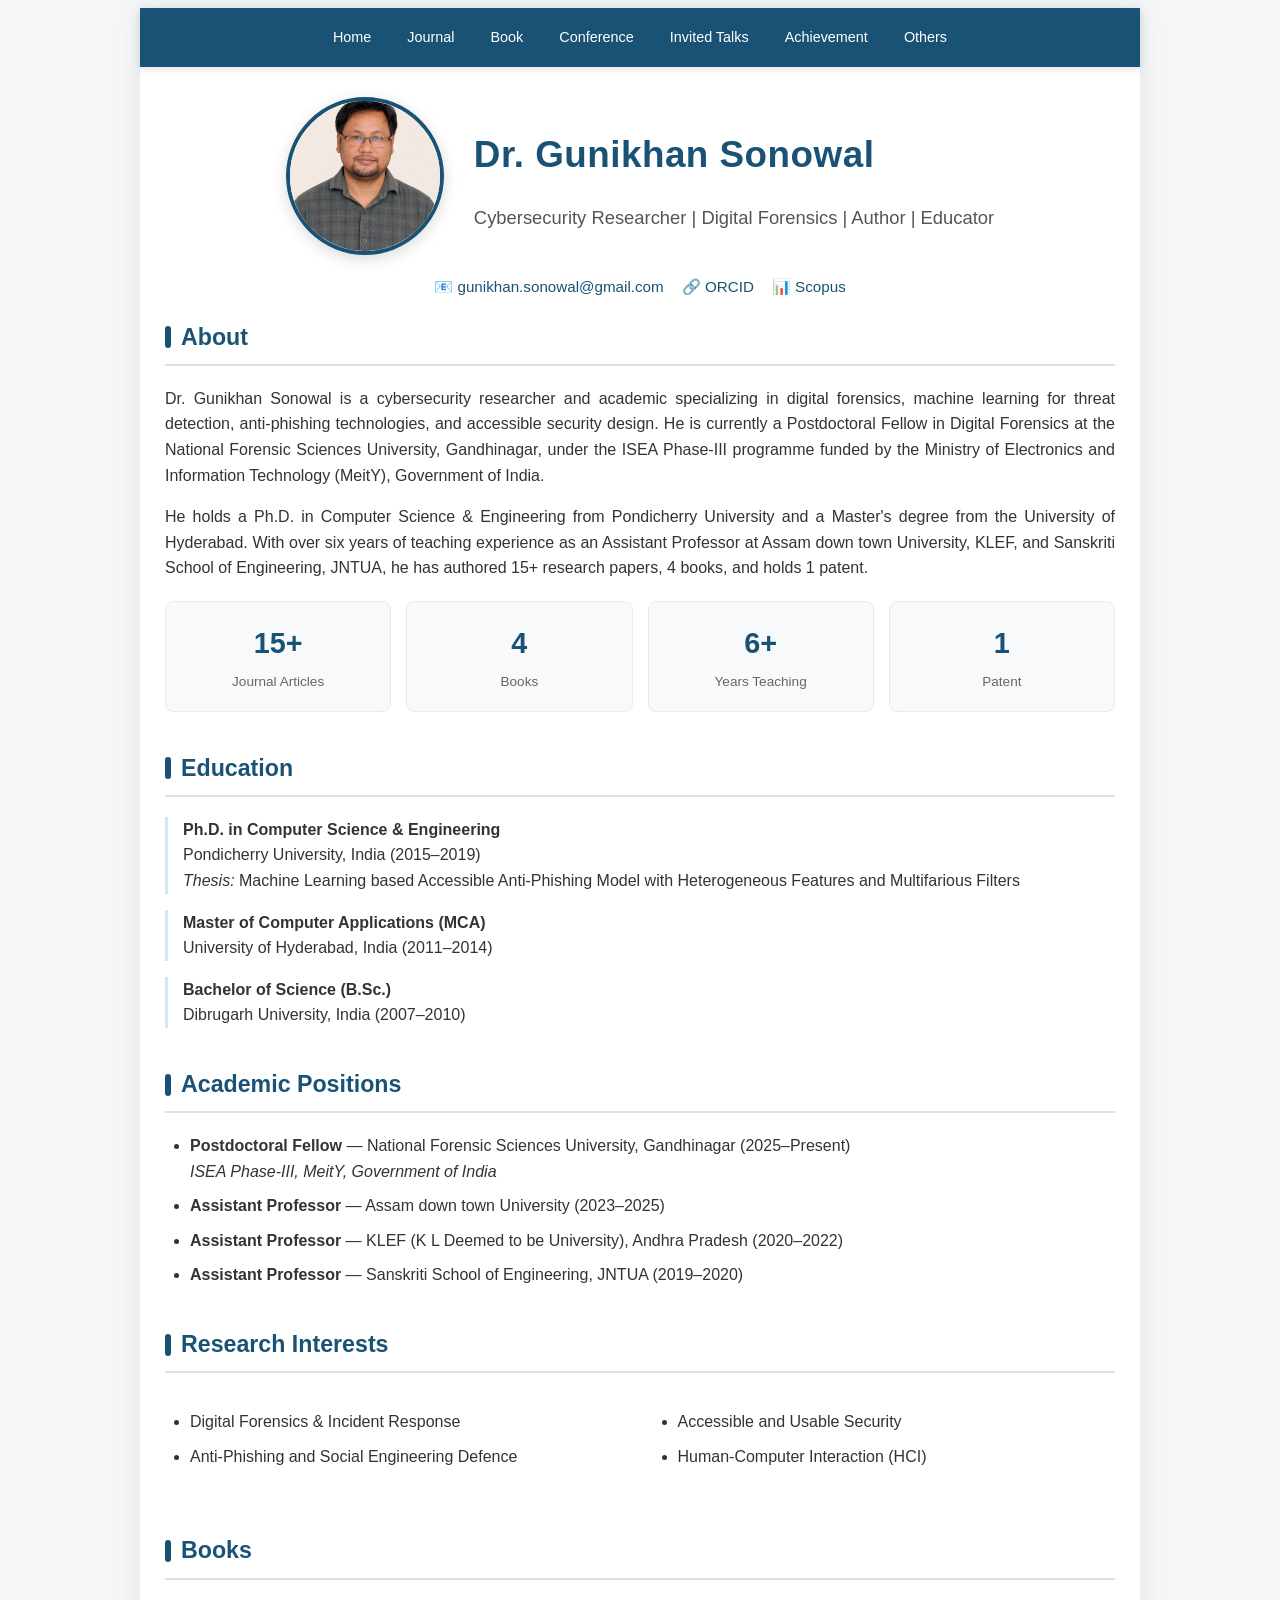
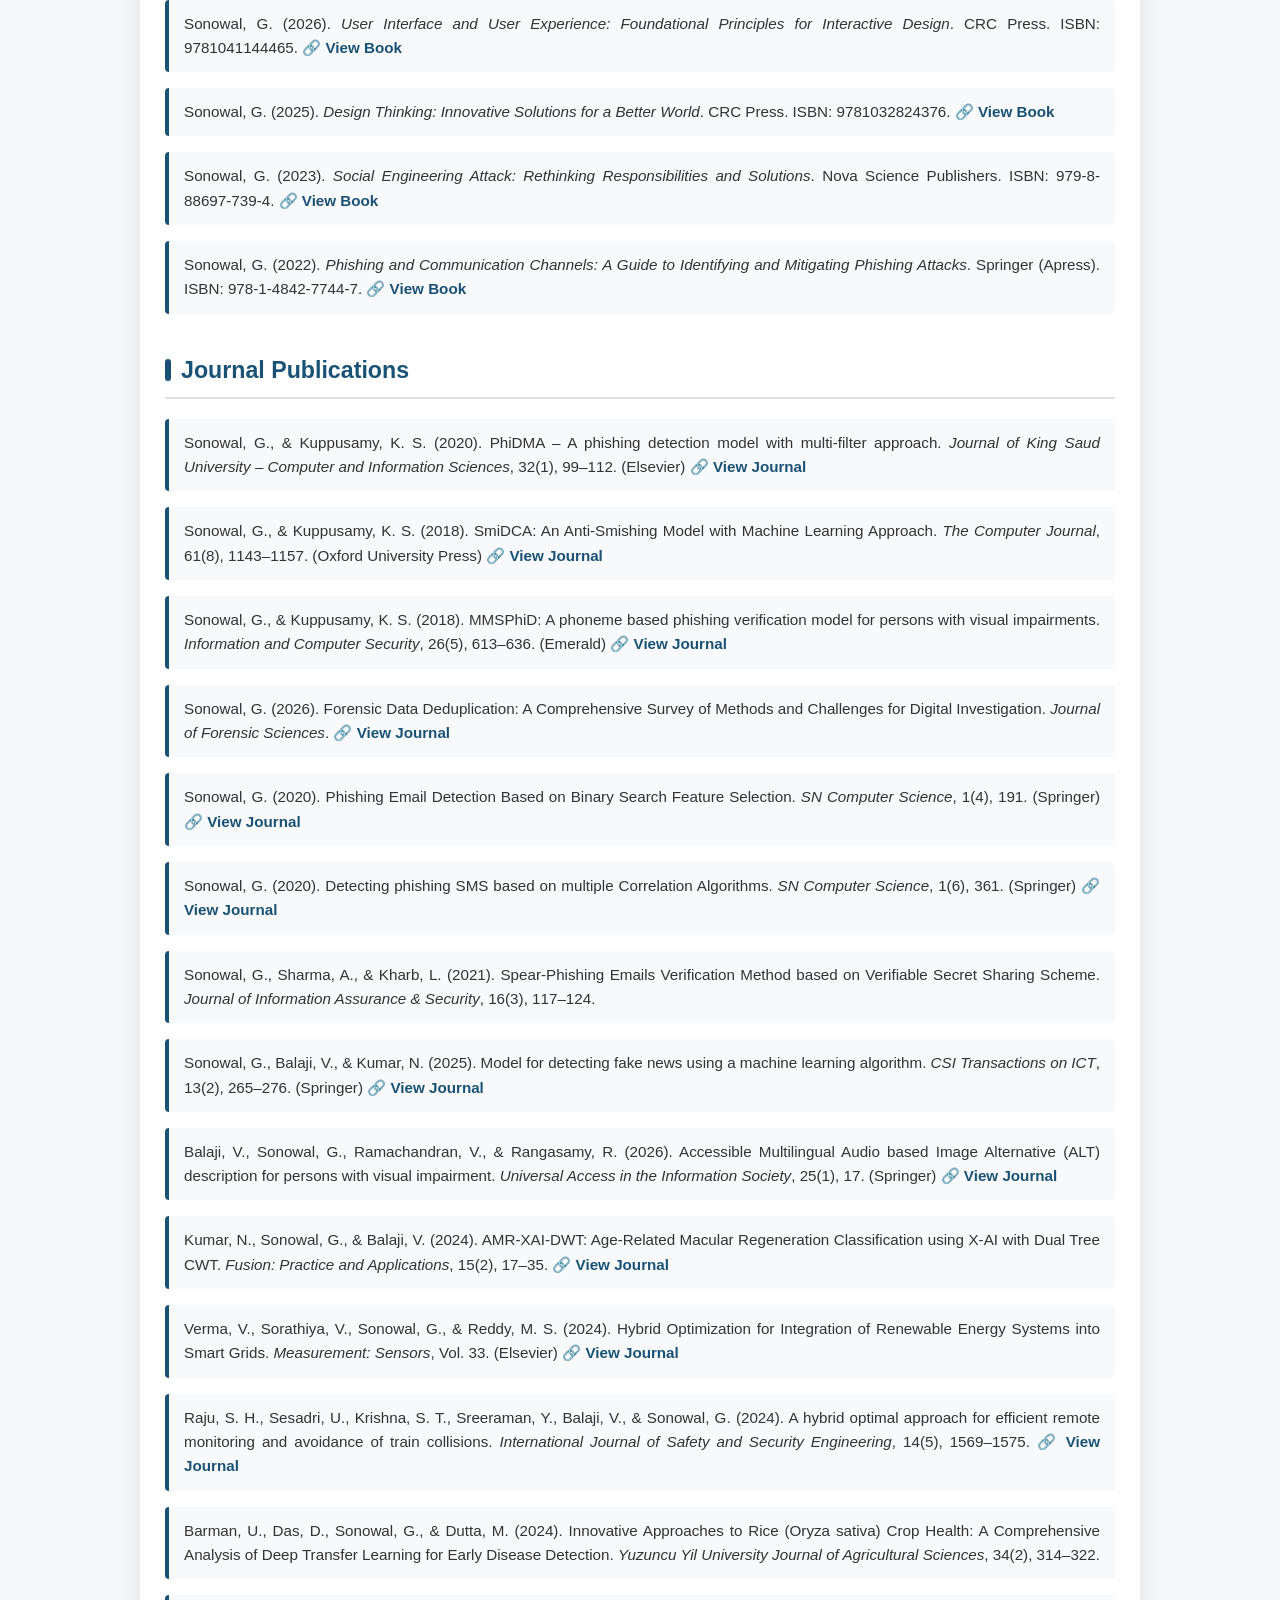
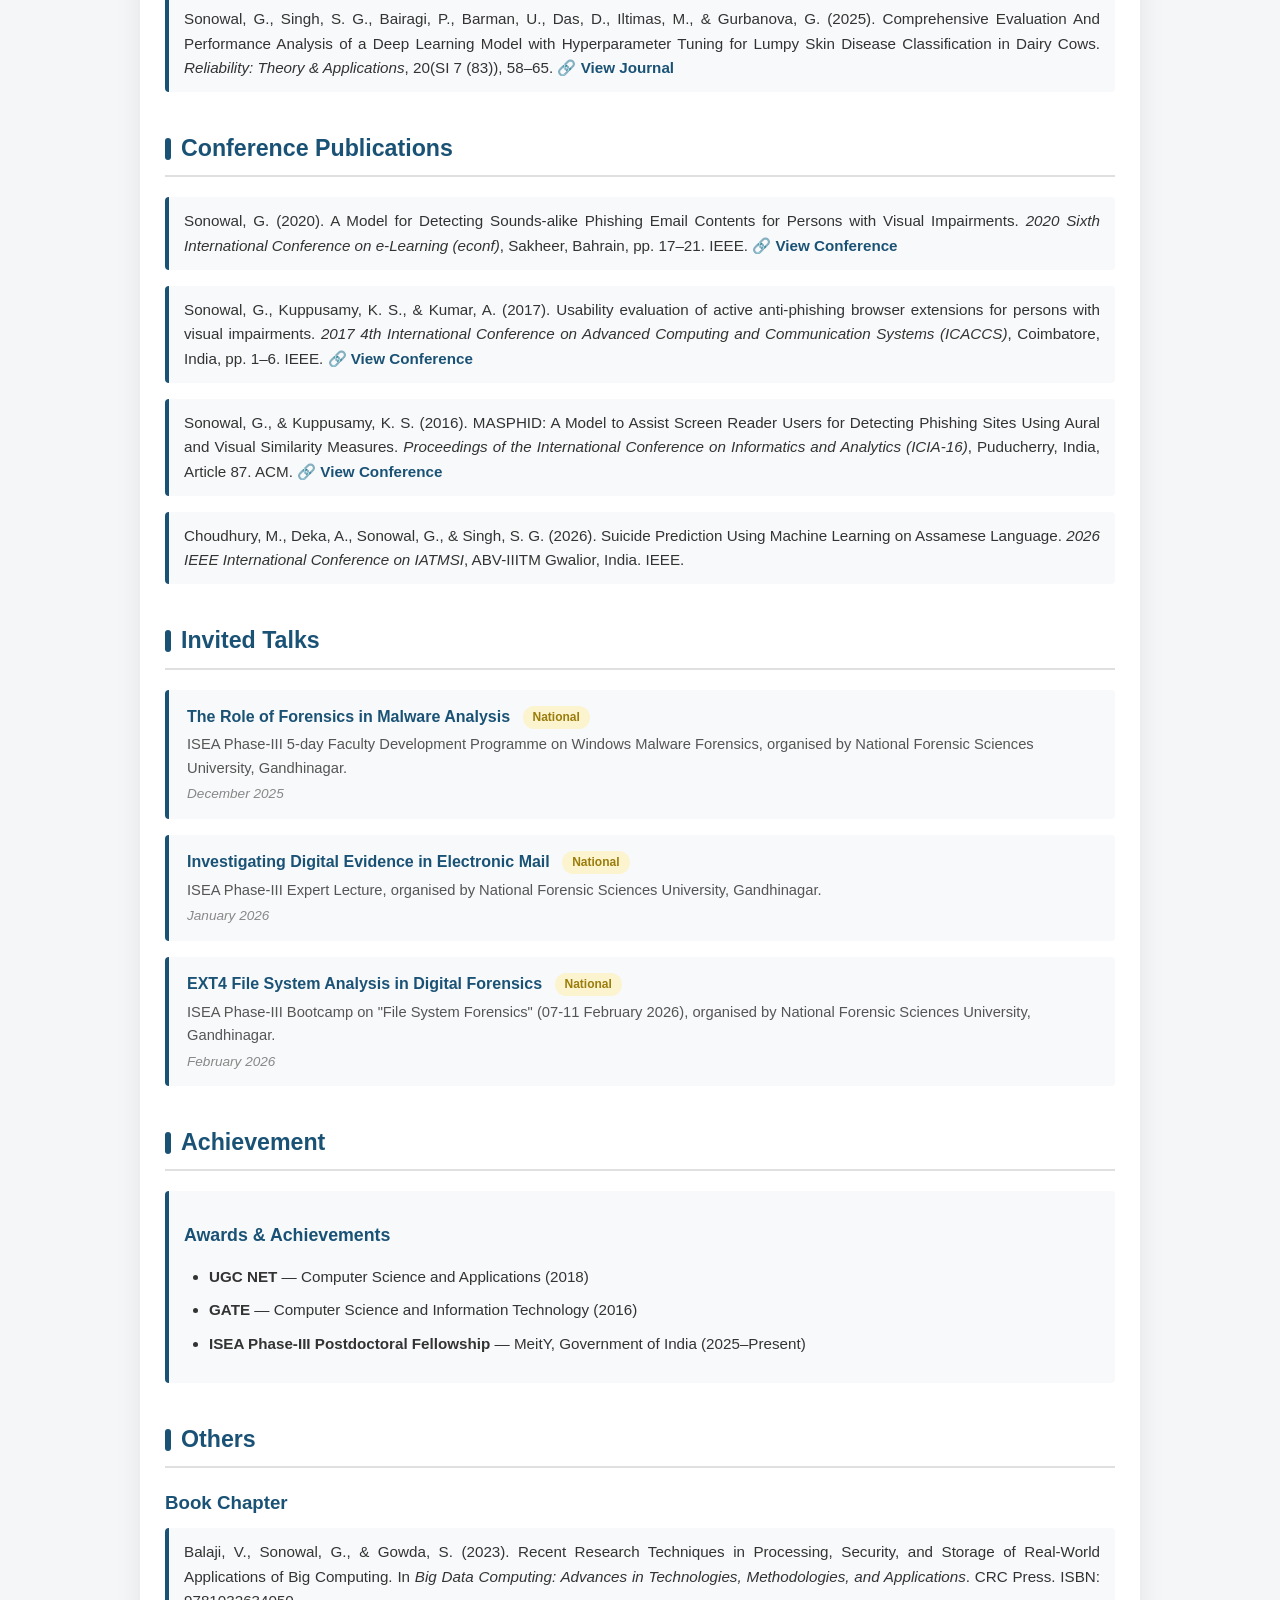
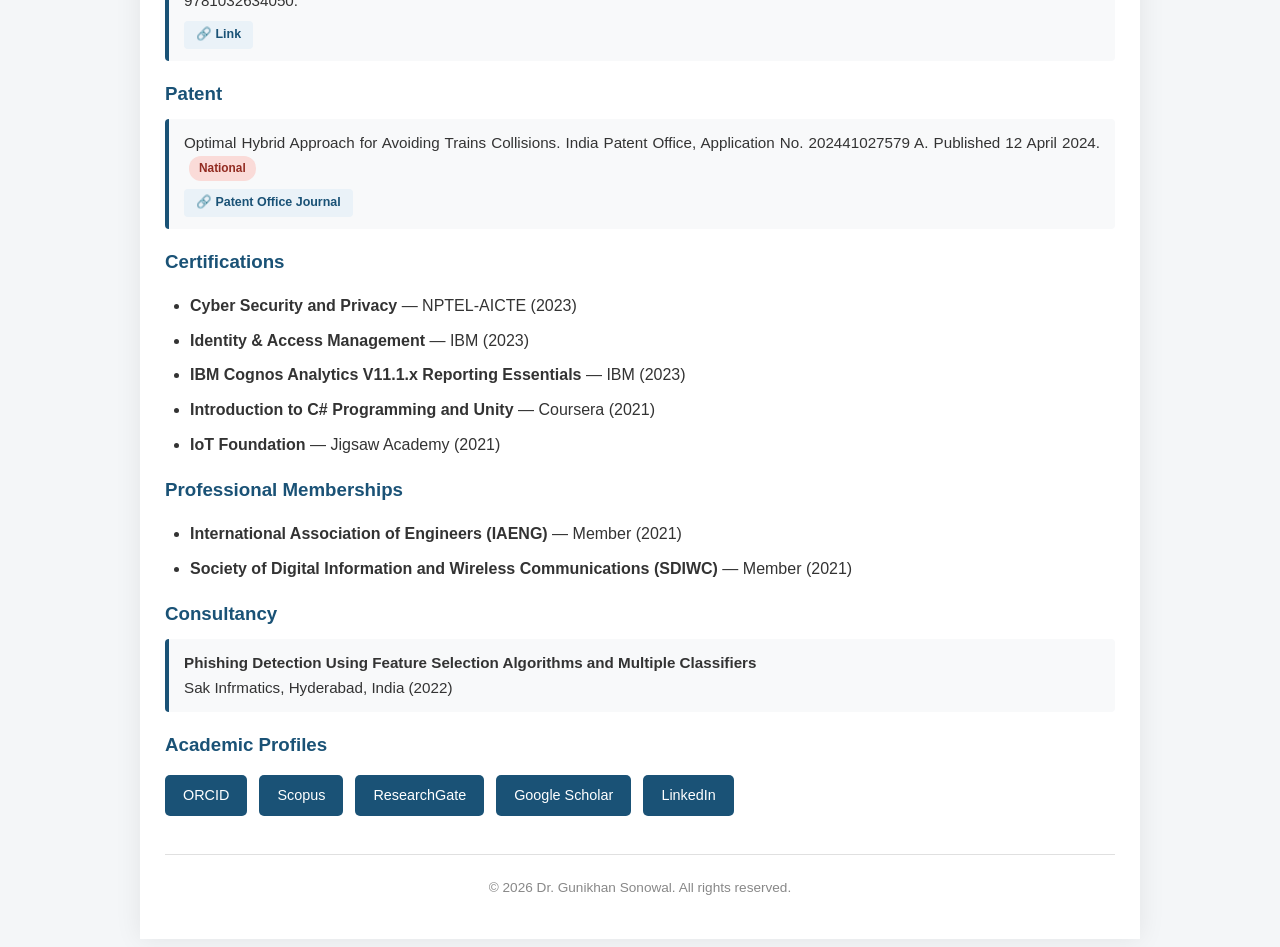
==== commit af7b516a: "Remove publication links from journal and conference items Removed unnecessary div elements containi" ====
--- a/index.html
+++ b/index.html
@@ -134,44 +134,33 @@
 
         <div class="pub-item">
             Sonowal, G., &amp; Kuppusamy, K. S. (2020). PhiDMA – A phishing detection model with multi-filter approach. <em>Journal of King Saud University – Computer and Information Sciences</em>, 32(1), 99–112. (Elsevier)
-            <div class="pub-links">
                 <a href="https://doi.org/10.1016/j.jksuci.2017.07.005" target="_blank">🔗 View Journal</a>
-            </div>
+
         </div>
 
         <div class="pub-item">
             Sonowal, G., &amp; Kuppusamy, K. S. (2018). SmiDCA: An Anti-Smishing Model with Machine Learning Approach. <em>The Computer Journal</em>, 61(8), 1143–1157. (Oxford University Press)
-            <div class="pub-links">
                 <a href="https://doi.org/10.1093/comjnl/bxy039" target="_blank">🔗 View Journal</a>
-            </div>
         </div>
 
         <div class="pub-item">
             Sonowal, G., &amp; Kuppusamy, K. S. (2018). MMSPhiD: A phoneme based phishing verification model for persons with visual impairments. <em>Information and Computer Security</em>, 26(5), 613–636. (Emerald)
-            <div class="pub-links">
                 <a href="https://doi.org/10.1108/ICS-12-2017-0091" target="_blank">🔗 View Journal</a>
-            </div>
         </div>
 
         <div class="pub-item">
             Sonowal, G. (2026). Forensic Data Deduplication: A Comprehensive Survey of Methods and Challenges for Digital Investigation. <em>Journal of Forensic Sciences</em>.
-            <div class="pub-links">
                 <a href="https://doi.org/10.1111/1556-4029.70480" target="_blank">🔗 View Journal</a>
-            </div>
         </div>
 
         <div class="pub-item">
             Sonowal, G. (2020). Phishing Email Detection Based on Binary Search Feature Selection. <em>SN Computer Science</em>, 1(4), 191. (Springer)
-            <div class="pub-links">
                 <a href="https://doi.org/10.1007/s42979-020-00194-z" target="_blank">🔗 View Journal</a>
-            </div>
         </div>
 
         <div class="pub-item">
             Sonowal, G. (2020). Detecting phishing SMS based on multiple Correlation Algorithms. <em>SN Computer Science</em>, 1(6), 361. (Springer)
-            <div class="pub-links">
                 <a href="https://doi.org/10.1007/s42979-020-00377-8" target="_blank">🔗 View Journal</a>
-            </div>
         </div>
 
         <div class="pub-item">
@@ -180,34 +169,26 @@
 
         <div class="pub-item">
             Sonowal, G., Balaji, V., &amp; Kumar, N. (2025). Model for detecting fake news using a machine learning algorithm. <em>CSI Transactions on ICT</em>, 13(2), 265–276. (Springer)
-            <div class="pub-links">
                 <a href="https://doi.org/10.1007/s40012-025-00421-z" target="_blank">🔗 View Journal</a>
-            </div>
         </div>
 
         <div class="pub-item">
             Balaji, V., Sonowal, G., Ramachandran, V., &amp; Rangasamy, R. (2026). Accessible Multilingual Audio based Image Alternative (ALT) description for persons with visual impairment. <em>Universal Access in the Information Society</em>, 25(1), 17. (Springer)
-            <div class="pub-links">
                 <a href="https://doi.org/10.1007/s10209-025-01294-4" target="_blank">🔗 View Journal</a>
-            </div>
-        </div>
-
-        <div class="pub-item">
-            Kumar, N., Sonowal, G., &amp; Balaji, V. (2024). AMR-XAI-DWT: Age-Related Macular Regeneration Classification using X-AI with Dual Tree CWT. <em>Fusion: Practice and Applications</em>, 15(2), 17–35.
+        </div>
+
+        <div class="pub-item">
+            Kumar, N., Sonowal, G., &amp; Balaji, V. (2024). AMR-XAI-DWT: Age-Related Macular Regeneration Classification using X-AI with Dual Tree CWT. <em>Fusion: Practice and Applications</em>, 15(2), 17–35. <a href="https://doi.org/10.54216/FPA.150202" target="_blank">🔗 View Journal</a>
         </div>
 
         <div class="pub-item">
             Verma, V., Sorathiya, V., Sonowal, G., &amp; Reddy, M. S. (2024). Hybrid Optimization for Integration of Renewable Energy Systems into Smart Grids. <em>Measurement: Sensors</em>, Vol. 33. (Elsevier)
-            <div class="pub-links">
                 <a href="https://doi.org/10.1016/j.measen.2024.101170" target="_blank">🔗 View Journal</a>
-            </div>
         </div>
 
         <div class="pub-item">
             Raju, S. H., Sesadri, U., Krishna, S. T., Sreeraman, Y., Balaji, V., &amp; Sonowal, G. (2024). A hybrid optimal approach for efficient remote monitoring and avoidance of train collisions. <em>International Journal of Safety and Security Engineering</em>, 14(5), 1569–1575.
-            <div class="pub-links">
                 <a href="https://doi.org/10.18280/ijsse.140524" target="_blank">🔗 View Journal</a>
-            </div>
         </div>
 
         <div class="pub-item">
@@ -216,9 +197,7 @@
 
         <div class="pub-item">
             Sonowal, G., Singh, S. G., Bairagi, P., Barman, U., Das, D., Iltimas, M., &amp; Gurbanova, G. (2025). Comprehensive Evaluation And Performance Analysis of a Deep Learning Model with Hyperparameter Tuning for Lumpy Skin Disease Classification in Dairy Cows. <em>Reliability: Theory &amp; Applications</em>, 20(SI 7 (83)), 58–65.
-            <div class="pub-links">
                 <a href="https://doi.org/10.24412/1932-2321-2025-783-58-65" target="_blank">🔗 View Journal</a>
-            </div>
         </div>
     </section>
 
@@ -228,23 +207,17 @@
 
         <div class="pub-item">
             Sonowal, G. (2020). A Model for Detecting Sounds-alike Phishing Email Contents for Persons with Visual Impairments. <em>2020 Sixth International Conference on e-Learning (econf)</em>, Sakheer, Bahrain, pp. 17–21. IEEE.
-            <div class="pub-links">
                 <a href="https://doi.org/10.1109/econf51404.2020.9385451" target="_blank">🔗 View Conference</a>
-            </div>
         </div>
 
         <div class="pub-item">
             Sonowal, G., Kuppusamy, K. S., &amp; Kumar, A. (2017). Usability evaluation of active anti-phishing browser extensions for persons with visual impairments. <em>2017 4th International Conference on Advanced Computing and Communication Systems (ICACCS)</em>, Coimbatore, India, pp. 1–6. IEEE.
-            <div class="pub-links">
                 <a href="https://doi.org/10.1109/ICACCS.2017.8014654" target="_blank">🔗 View Conference</a>
-            </div>
         </div>
 
         <div class="pub-item">
             Sonowal, G., &amp; Kuppusamy, K. S. (2016). MASPHID: A Model to Assist Screen Reader Users for Detecting Phishing Sites Using Aural and Visual Similarity Measures. <em>Proceedings of the International Conference on Informatics and Analytics (ICIA-16)</em>, Puducherry, India, Article 87. ACM.
-            <div class="pub-links">
                 <a href="https://doi.org/10.1145/2980258.2980443" target="_blank">🔗 View Conference</a>
-            </div>
         </div>
 
         <div class="pub-item">
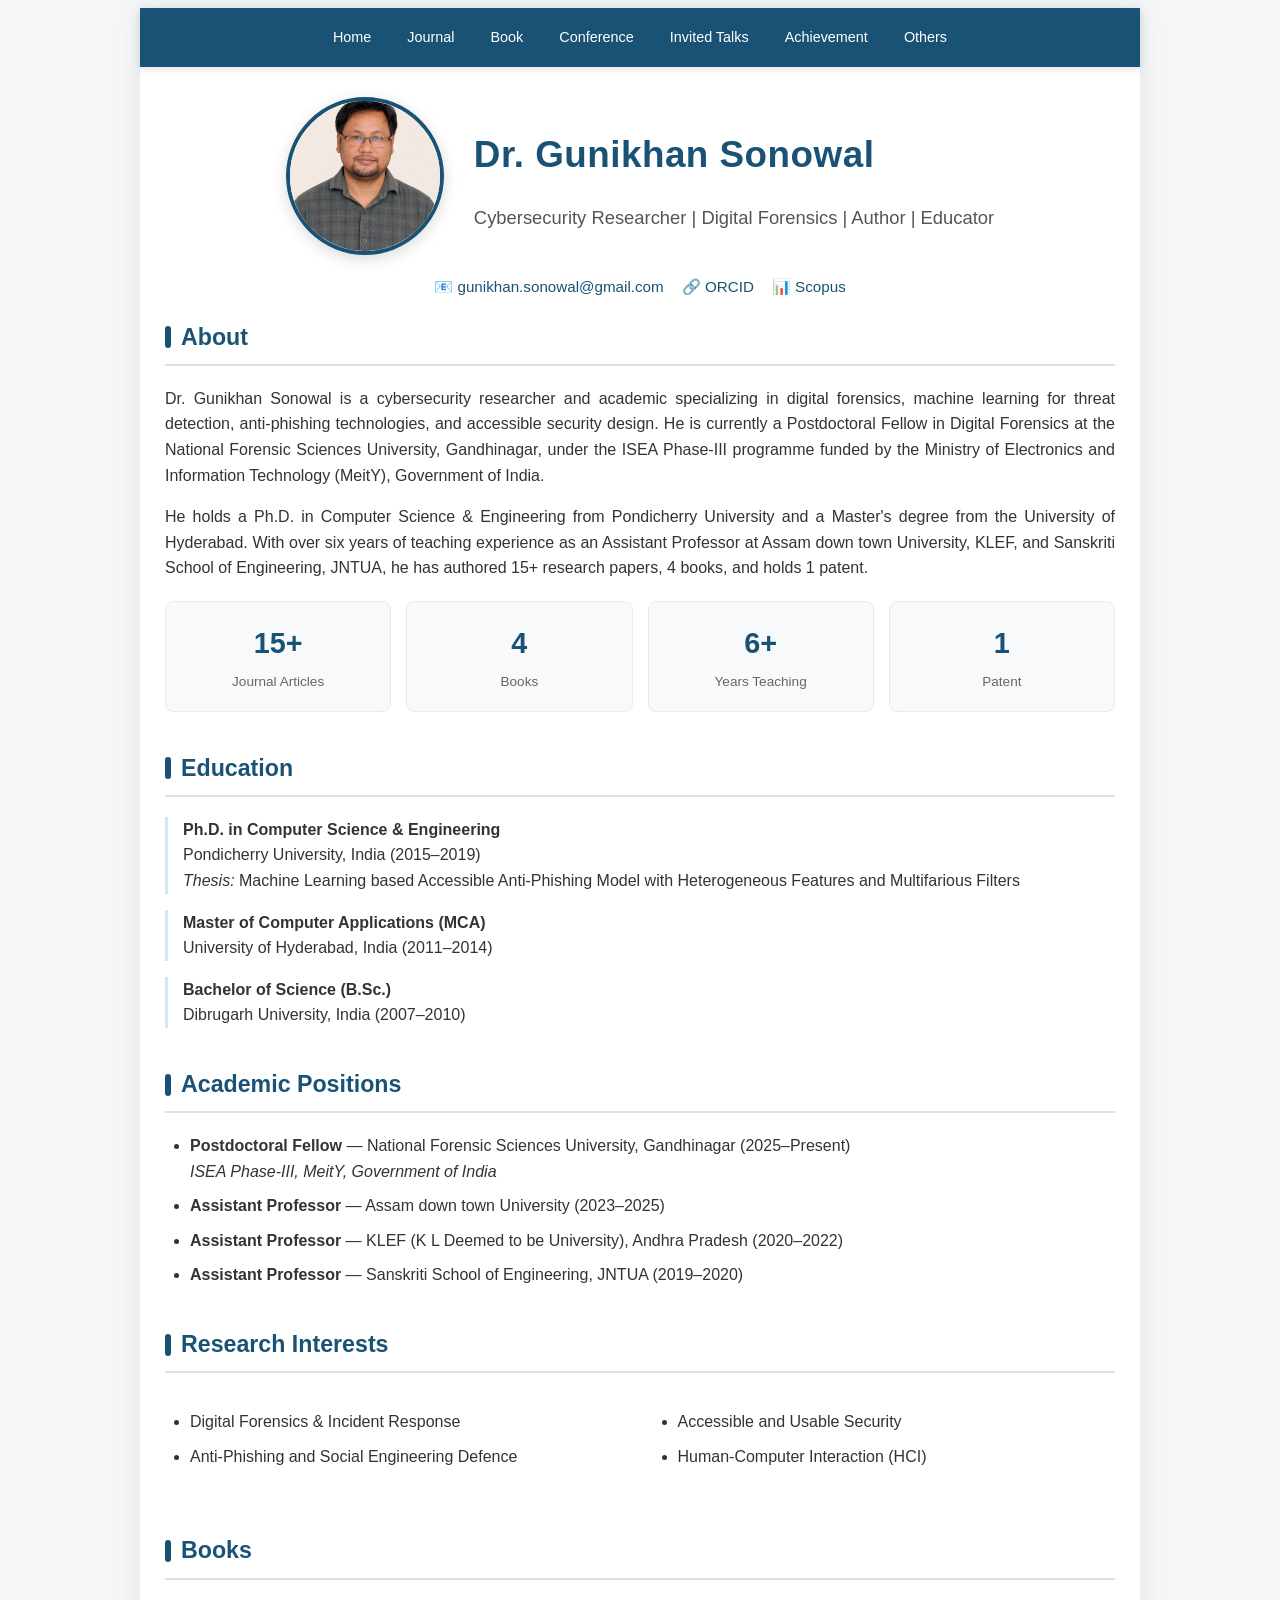
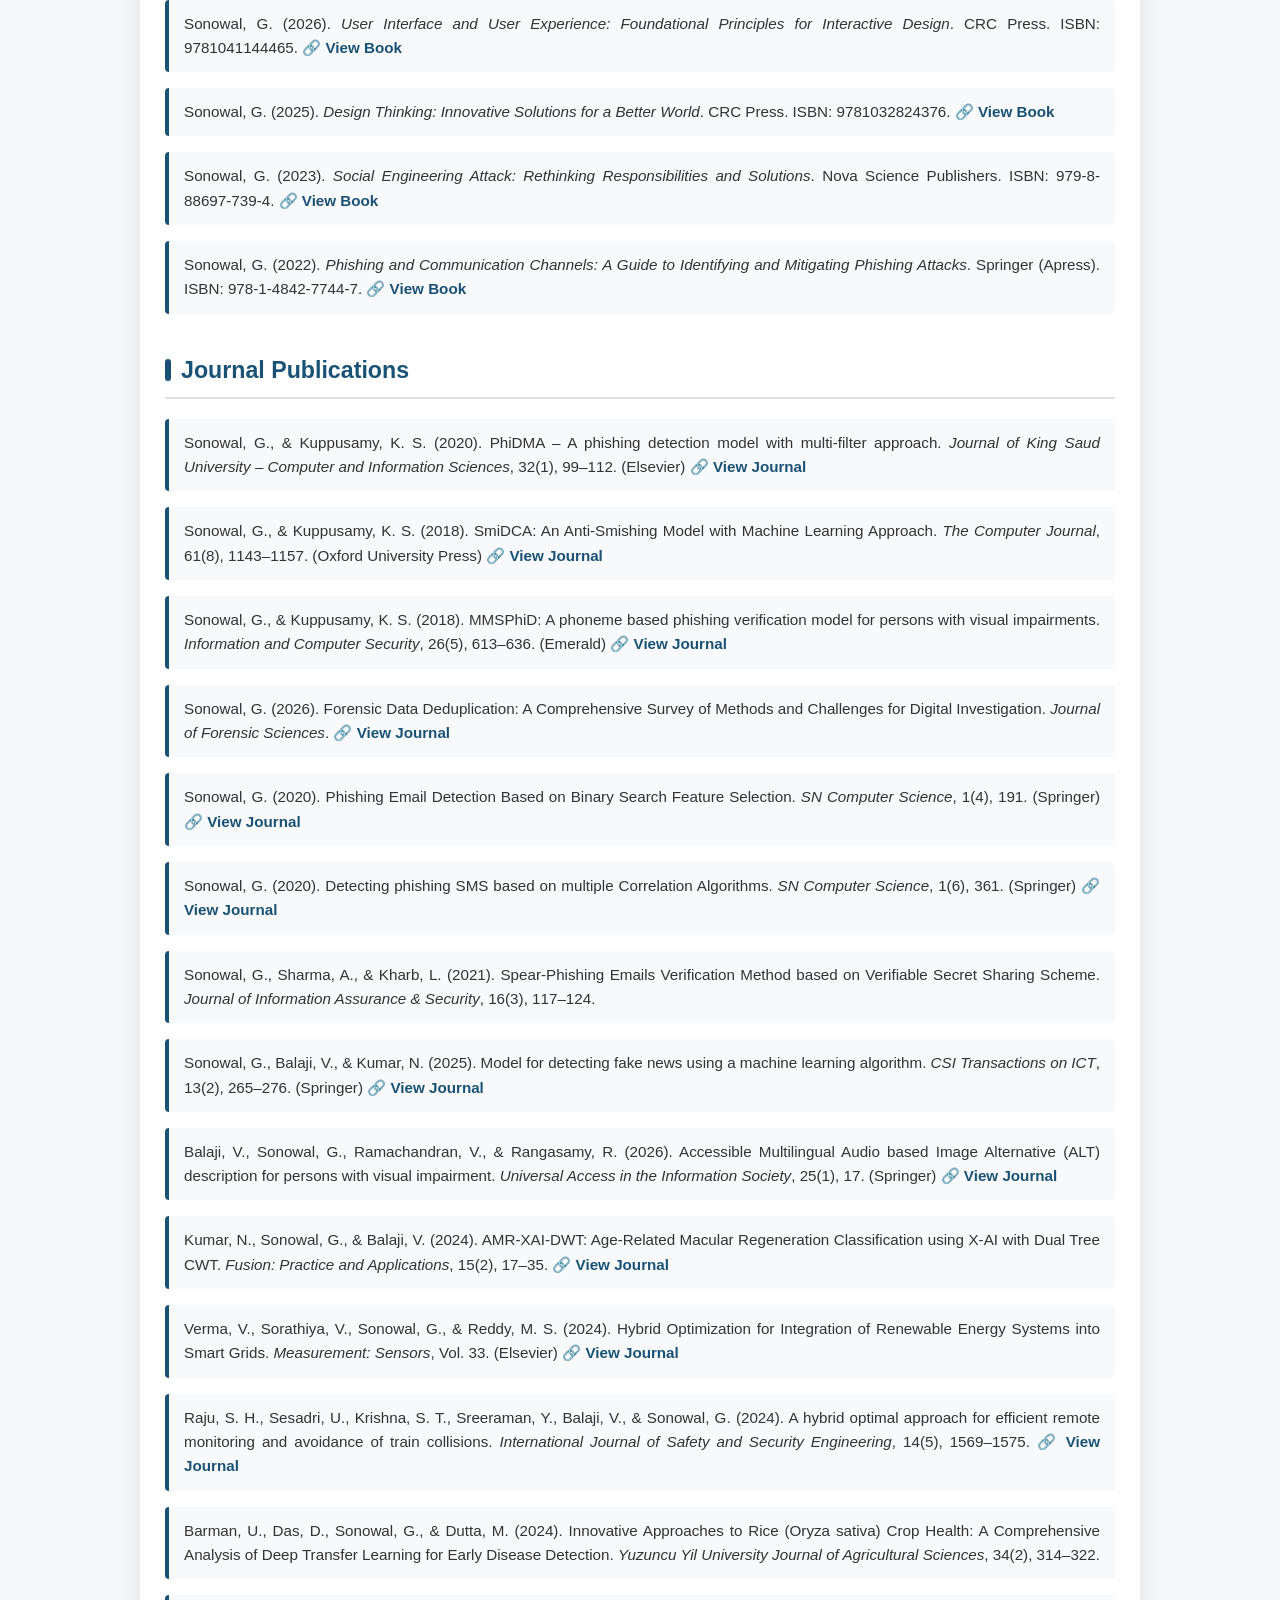
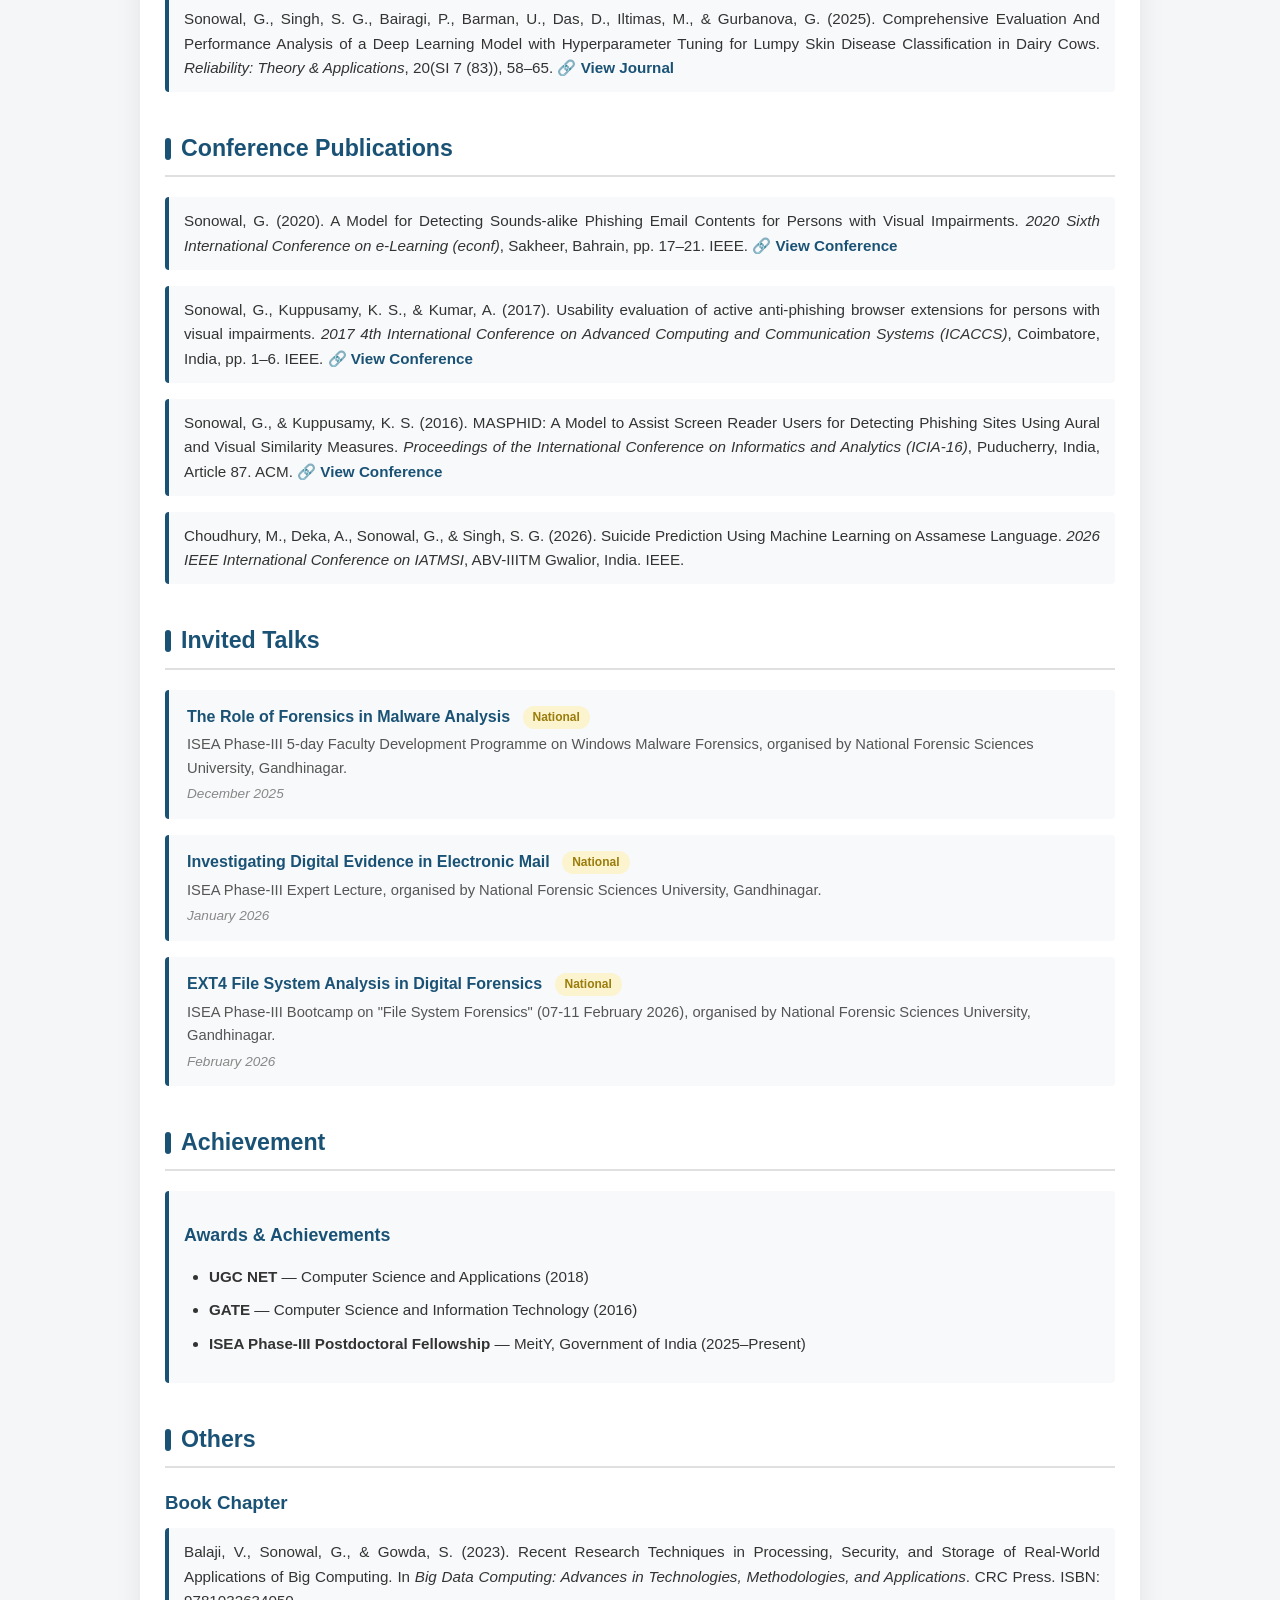
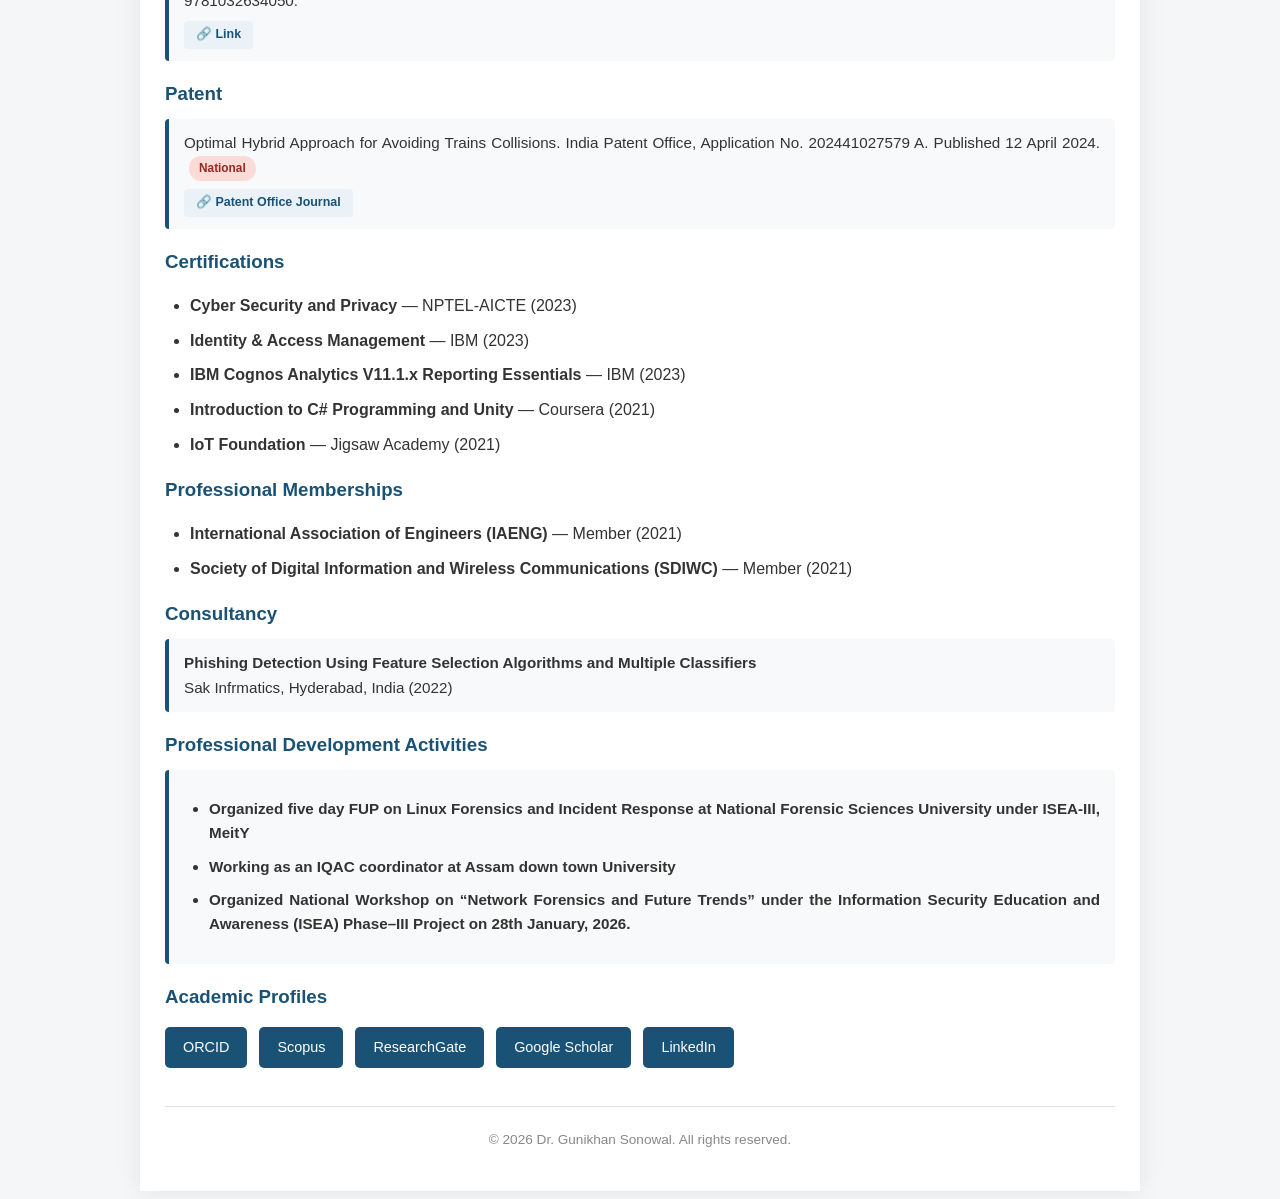
==== commit ad3d9164: "Add professional development activities section Added professional development activities including " ====
--- a/index.html
+++ b/index.html
@@ -311,7 +311,16 @@
             <strong>Phishing Detection Using Feature Selection Algorithms and Multiple Classifiers</strong><br>
             Sak Infrmatics, Hyderabad, India (2022)
         </div>
-
+        <h3 style="color:#1a5276; margin: 18px 0 10px;">Professional Development Activities</h3>
+        <div class="pub-item">
+            <ul>
+            <li><strong>Organized five day FUP on Linux Forensics and Incident Response at National Forensic Sciences University under ISEA-III, MeitY</strong></li>
+            <li><strong>Working as an IQAC coordinator at Assam down town University</strong></li>
+            <li><strong>Organized National Workshop on “Network Forensics and Future Trends” under the Information Security Education and Awareness (ISEA) Phase–III Project on 28th January, 2026.</strong></li>
+        </ul>
+        </div>
+
+        
         <h3 style="color:#1a5276; margin: 18px 0 10px;">Academic Profiles</h3>
         <div class="links">
             <a href="https://orcid.org/0000-0001-5626-2411" target="_blank">ORCID</a>
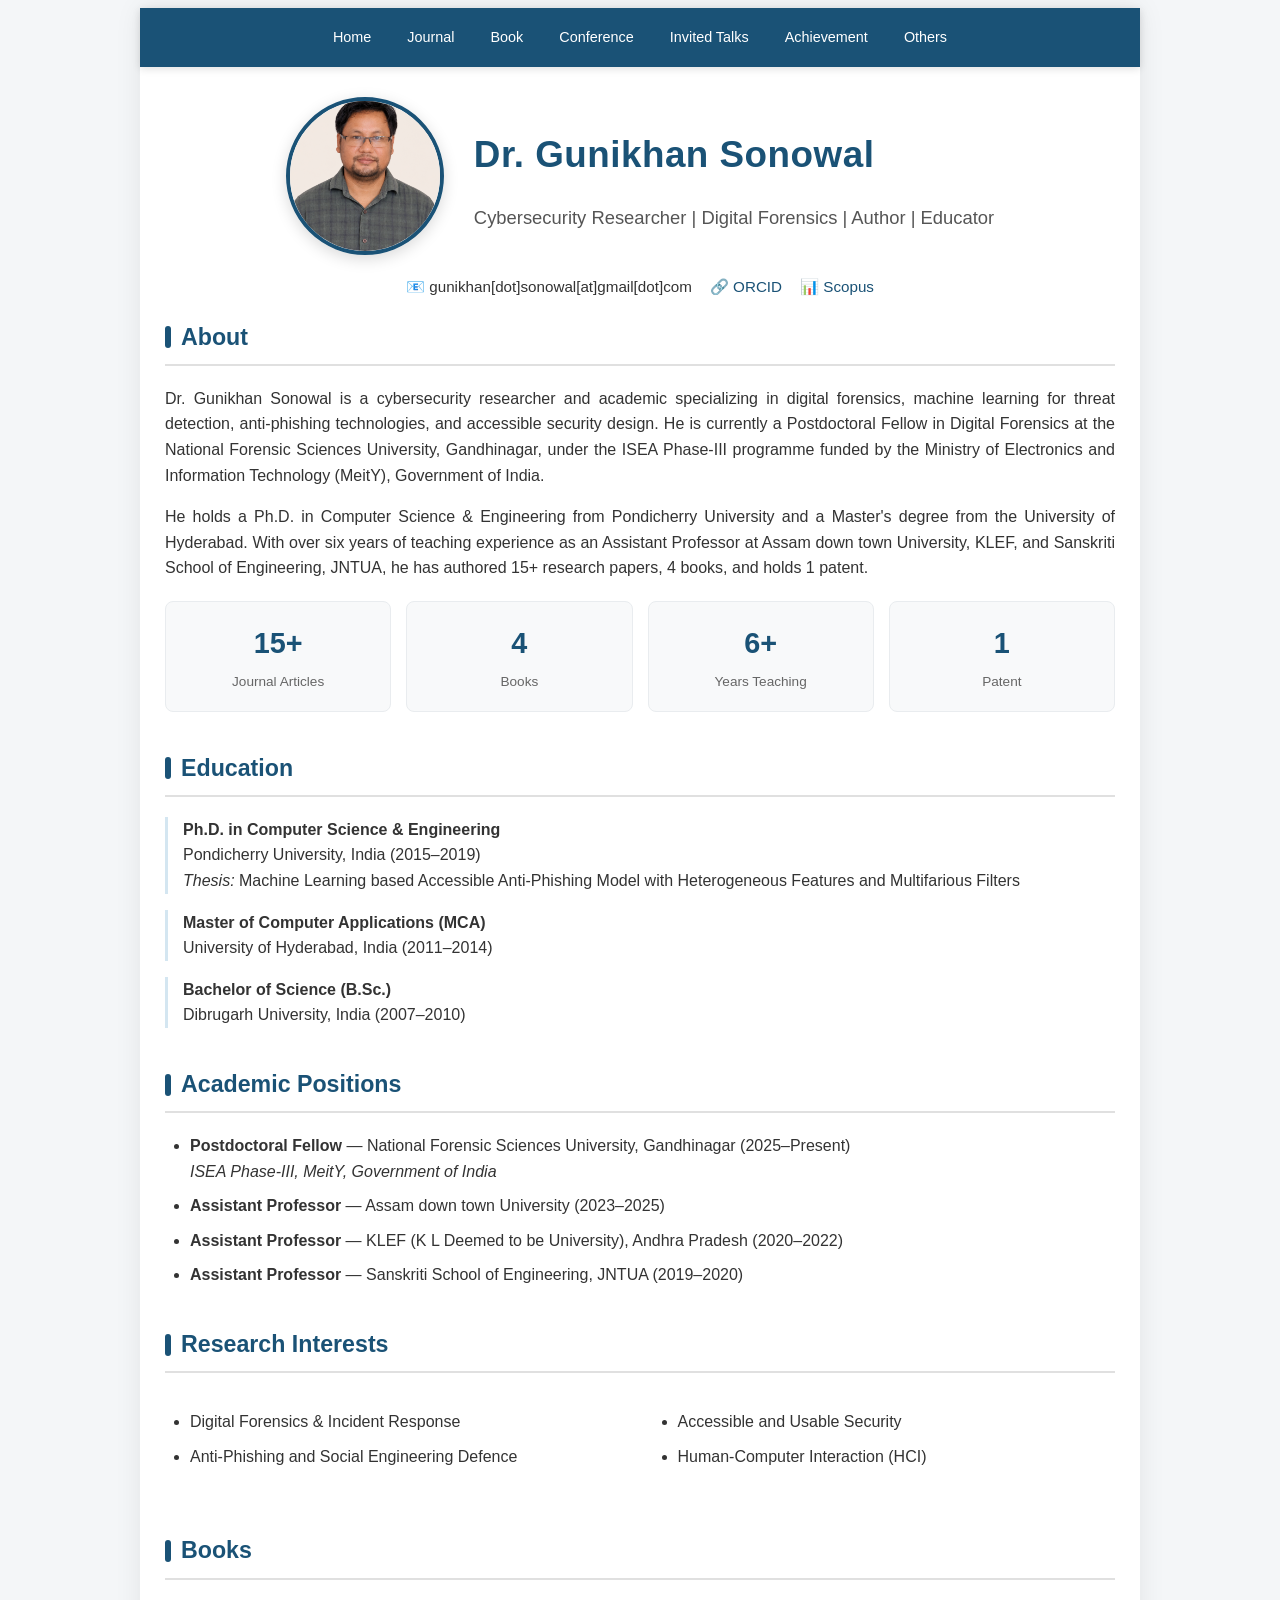
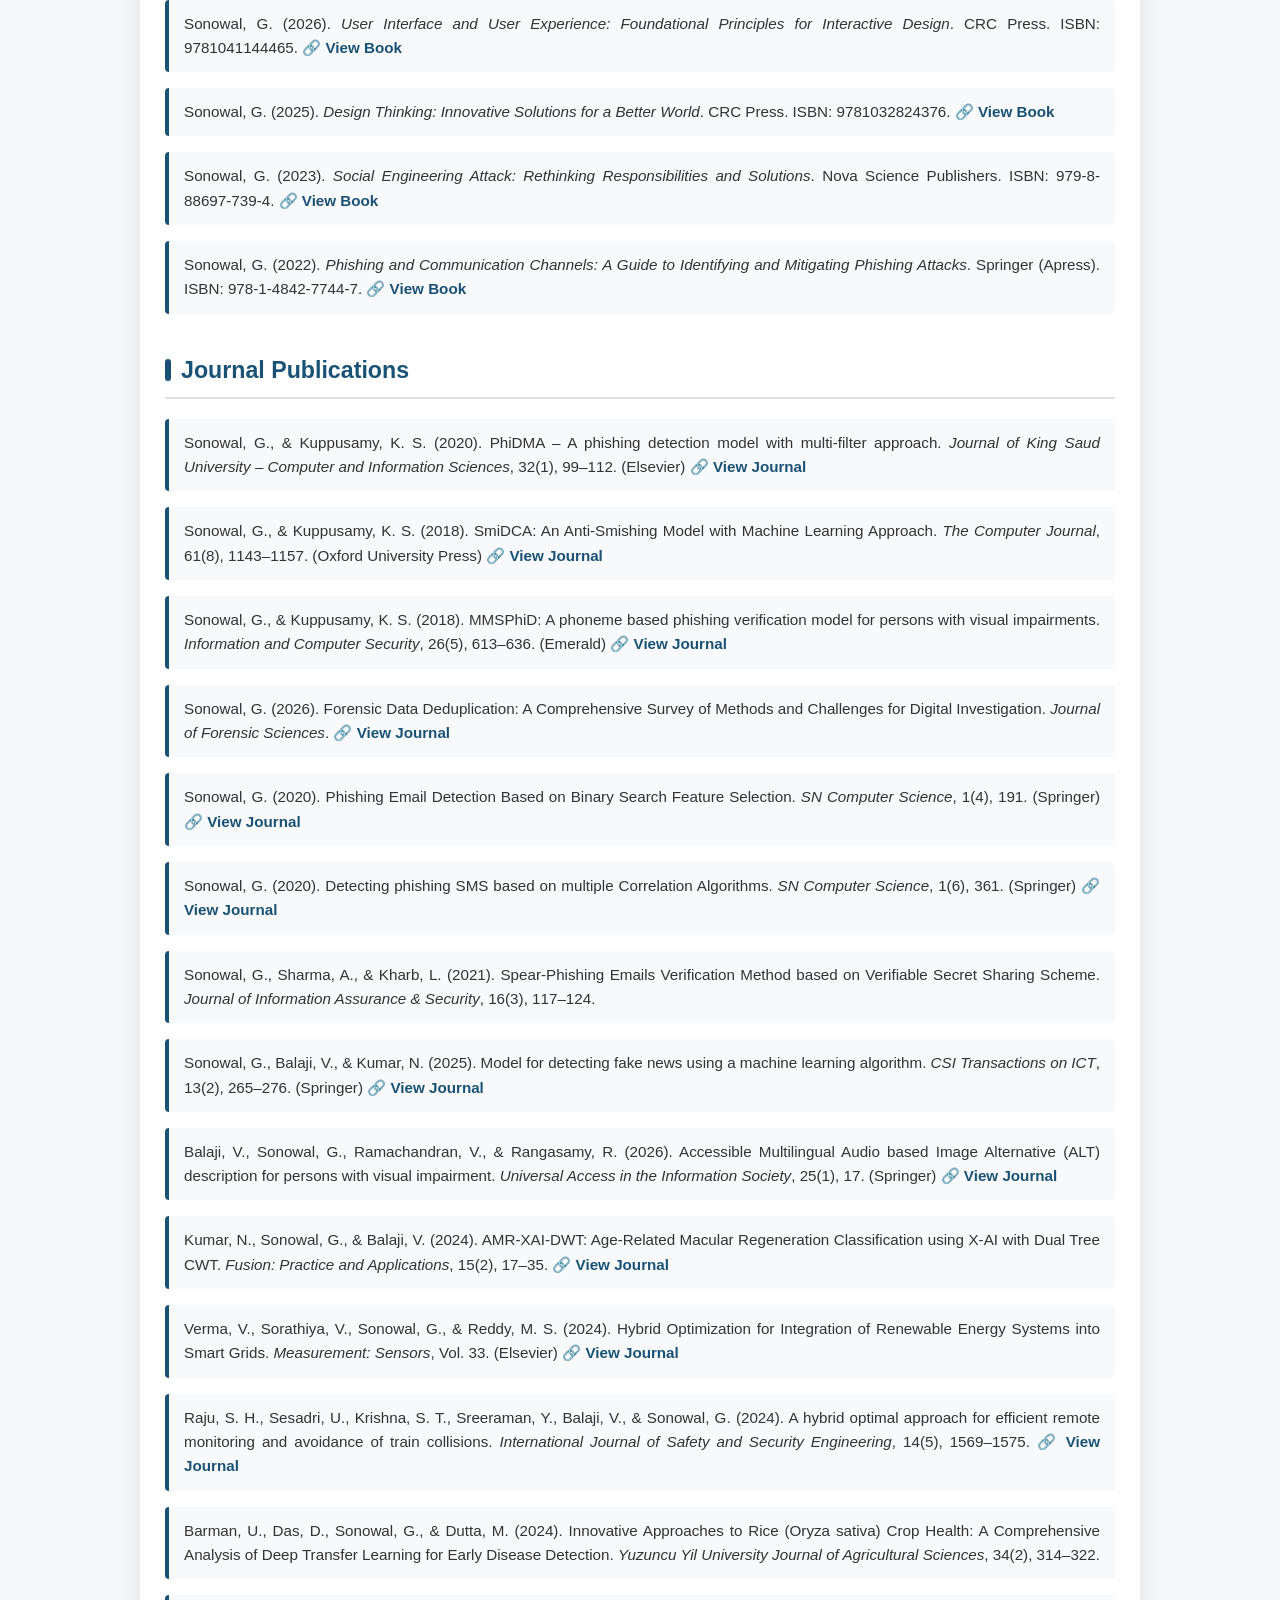
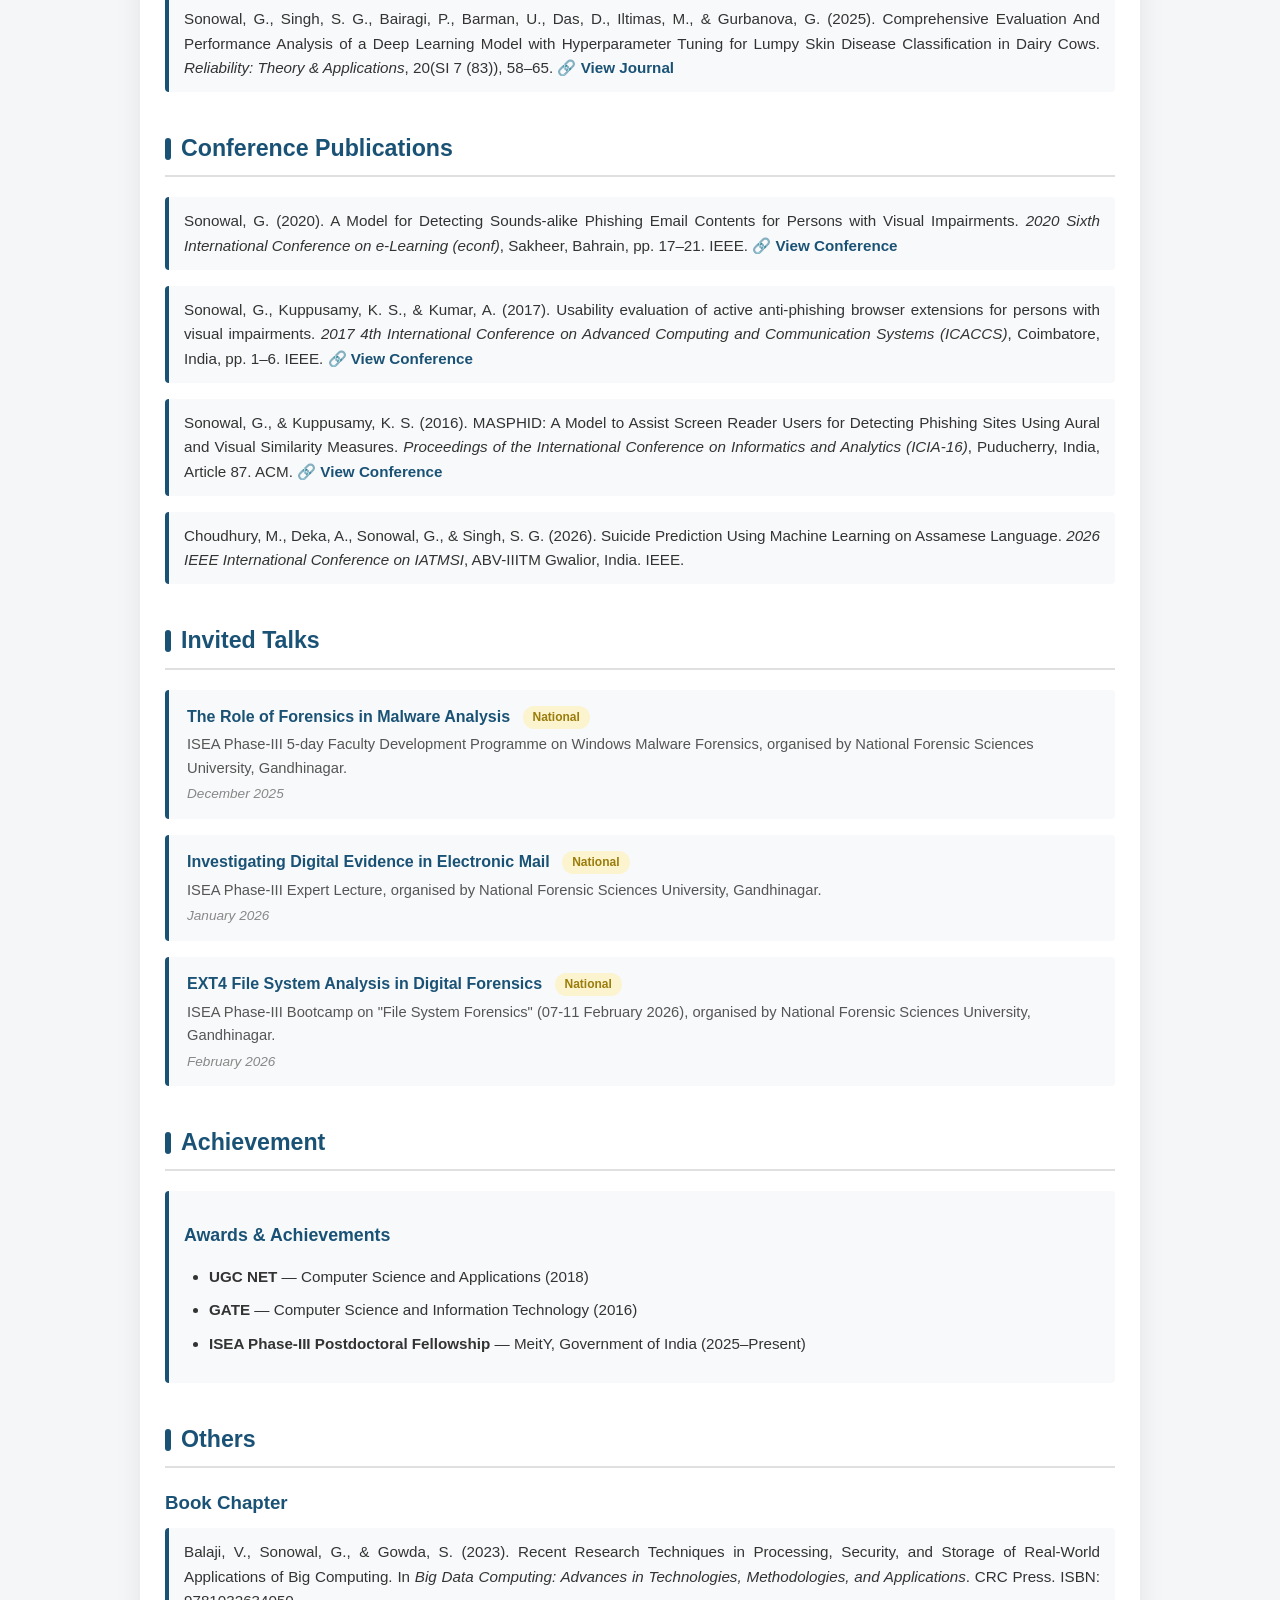
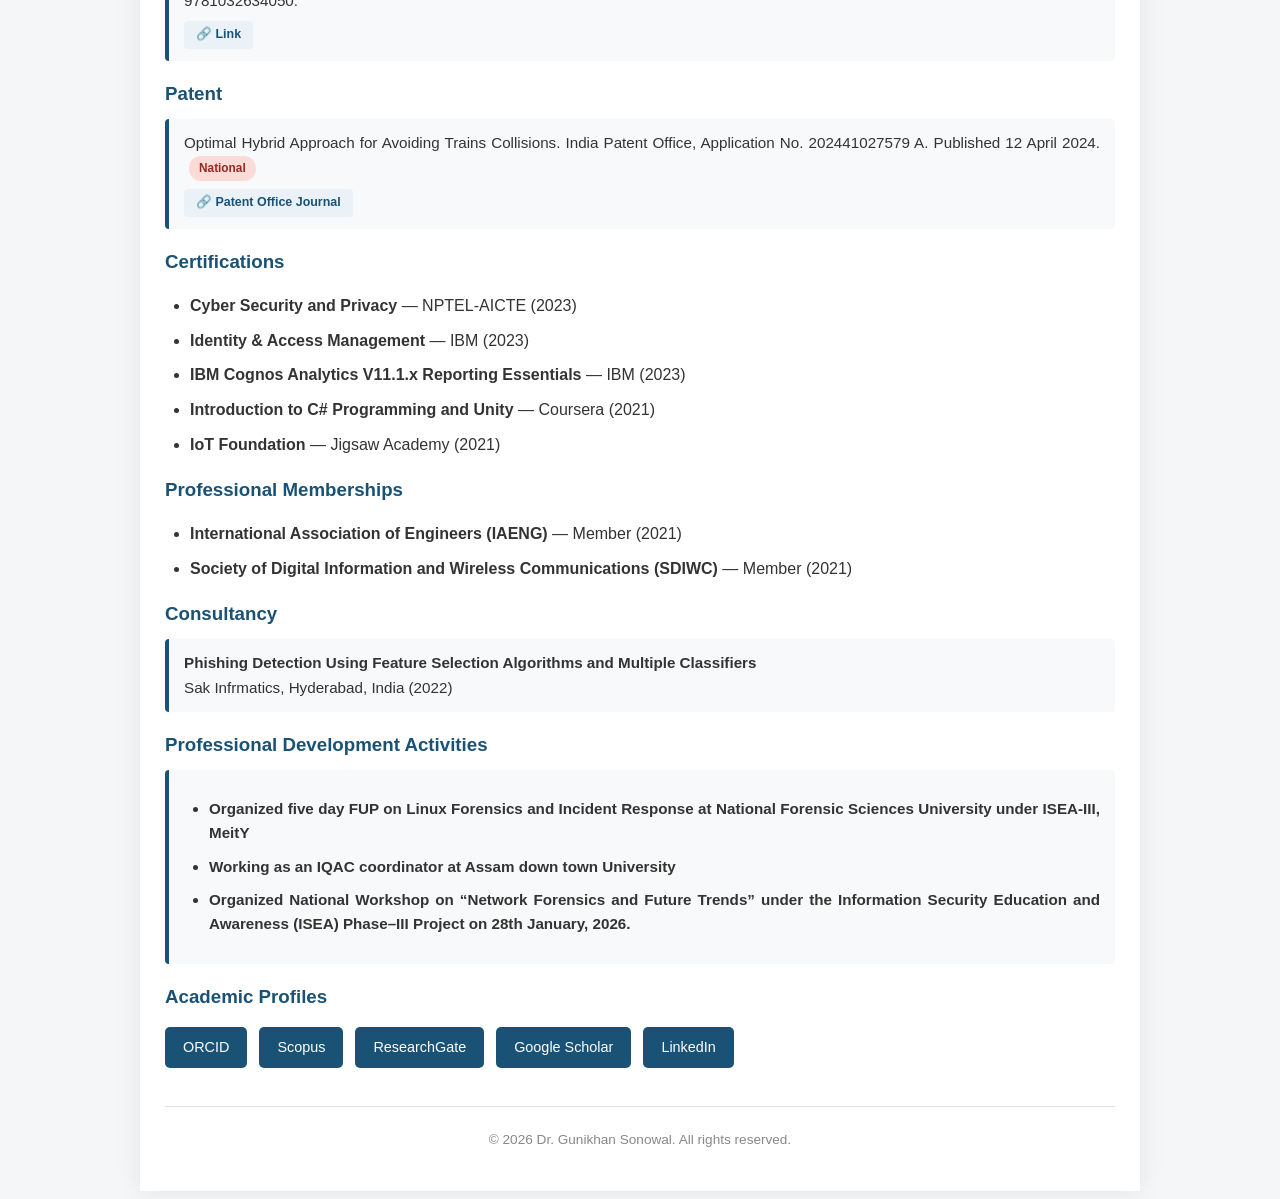
==== commit 327bf27a: "Update email format in contact info" ====
--- a/index.html
+++ b/index.html
@@ -31,7 +31,7 @@
             </div>
         </div>
         <div class="contact-info">
-            <span>📧 <a href="mailto:gunikhan.sonowal@gmail.com">gunikhan.sonowal@gmail.com</a></span>
+            <span>📧 gunikhan[dot]sonowal[at]gmail[dot]com</span>
             <span>🔗 <a href="https://orcid.org/0000-0001-5626-2411" target="_blank">ORCID</a></span>
             <span>📊 <a href="https://www.scopus.com/authid/detail.uri?authorId=57192092901" target="_blank">Scopus</a></span>
         </div>
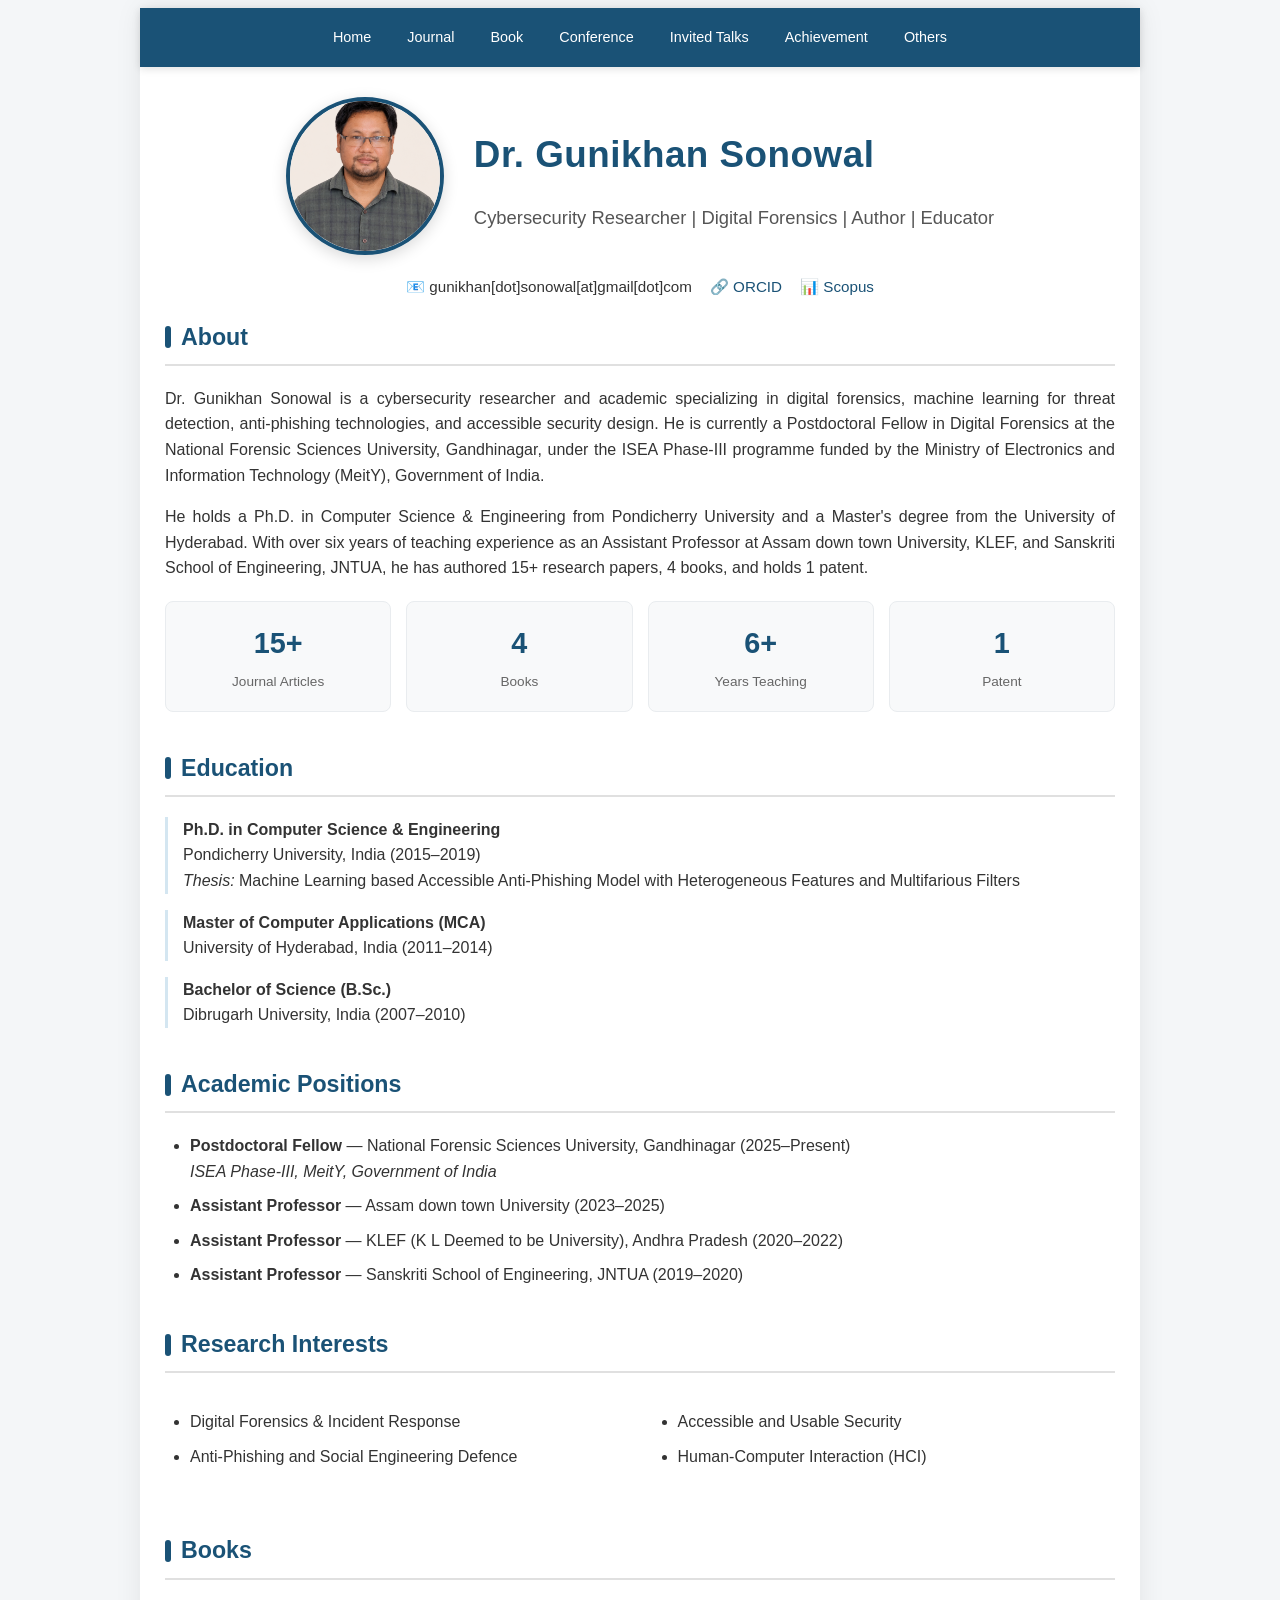
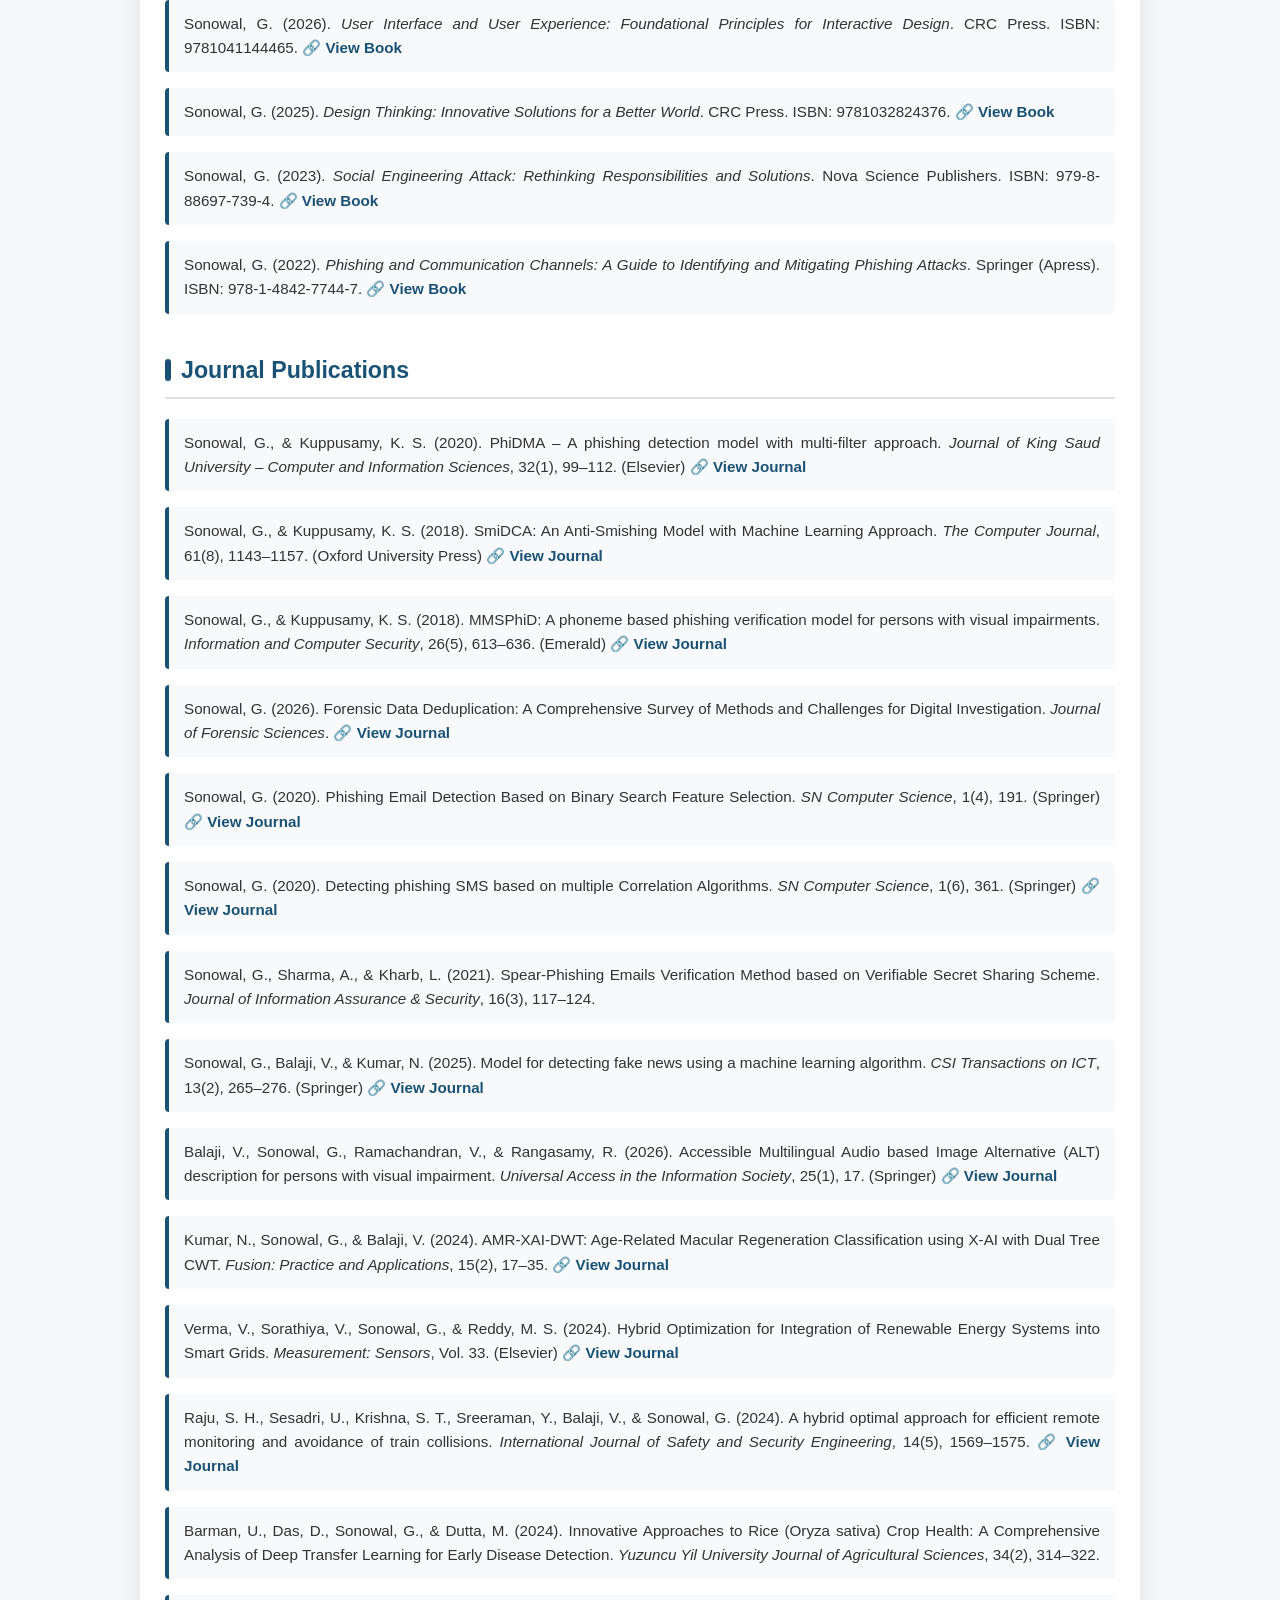
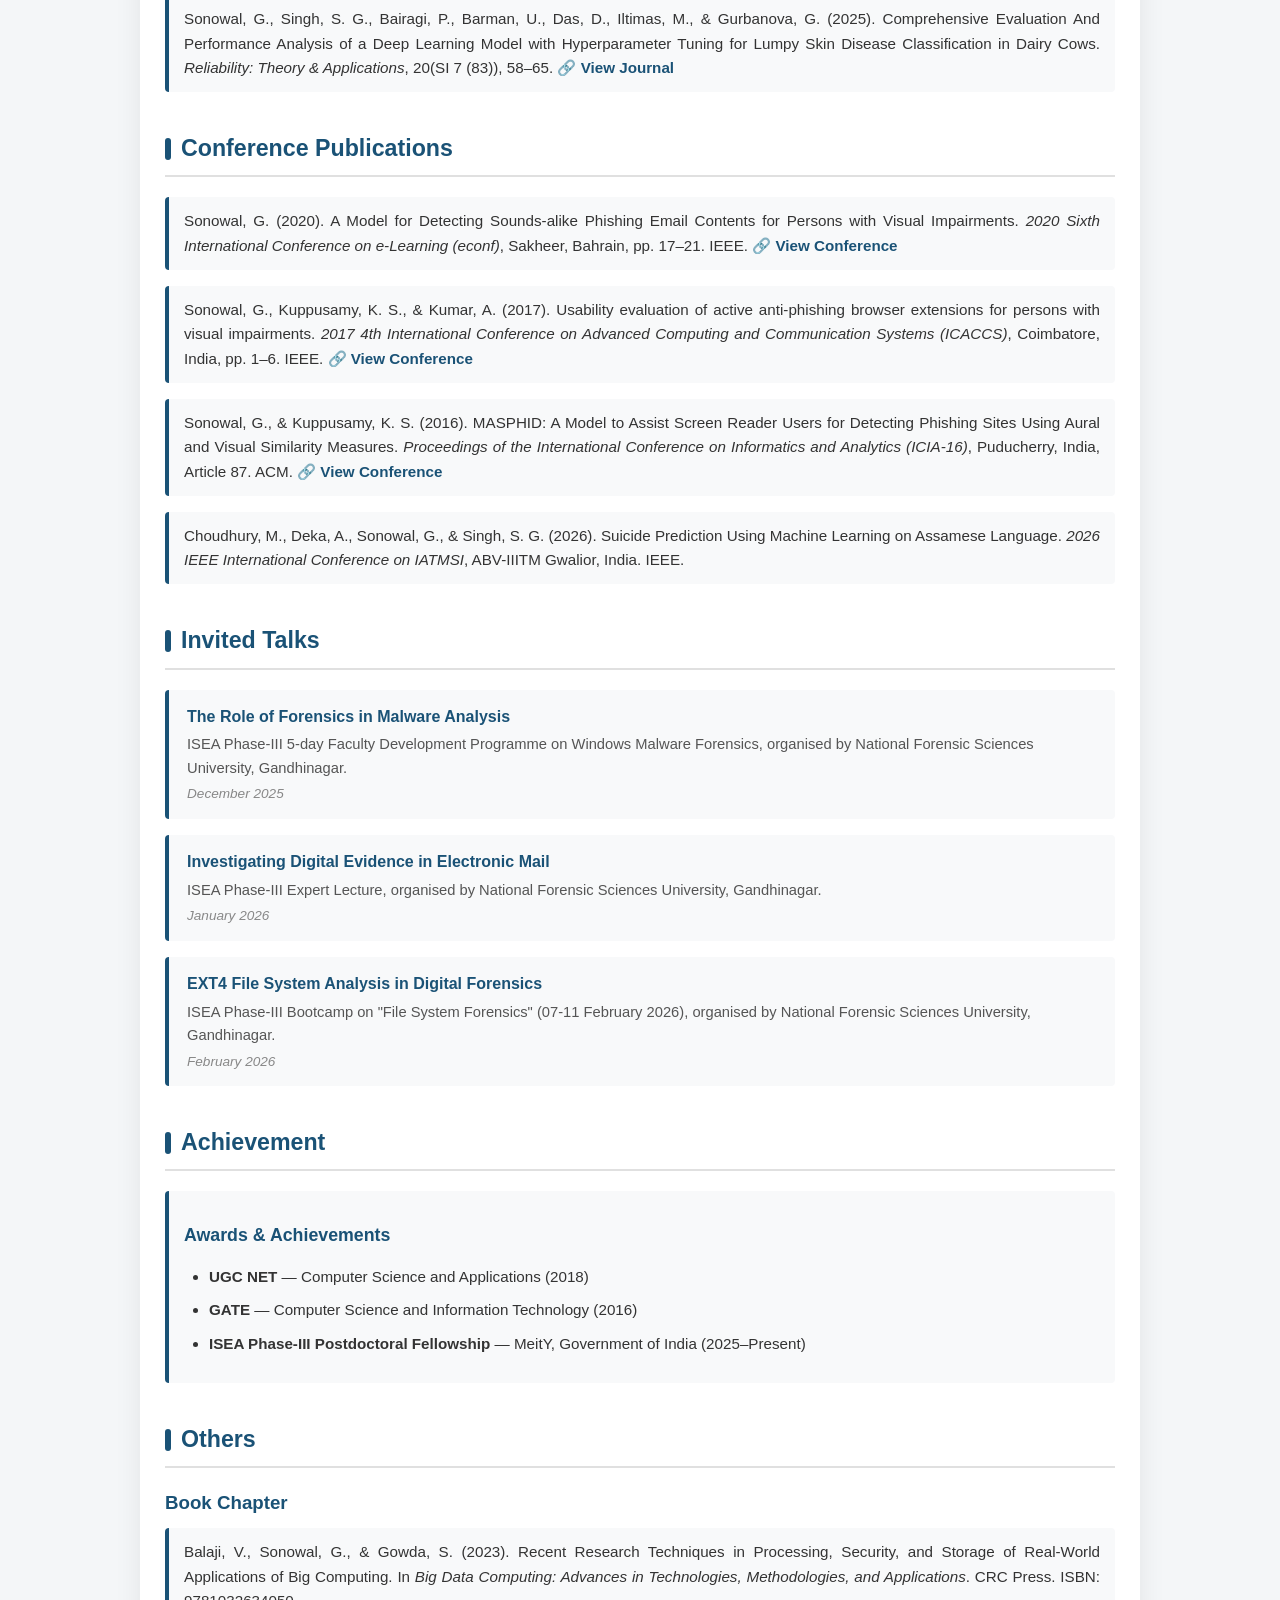
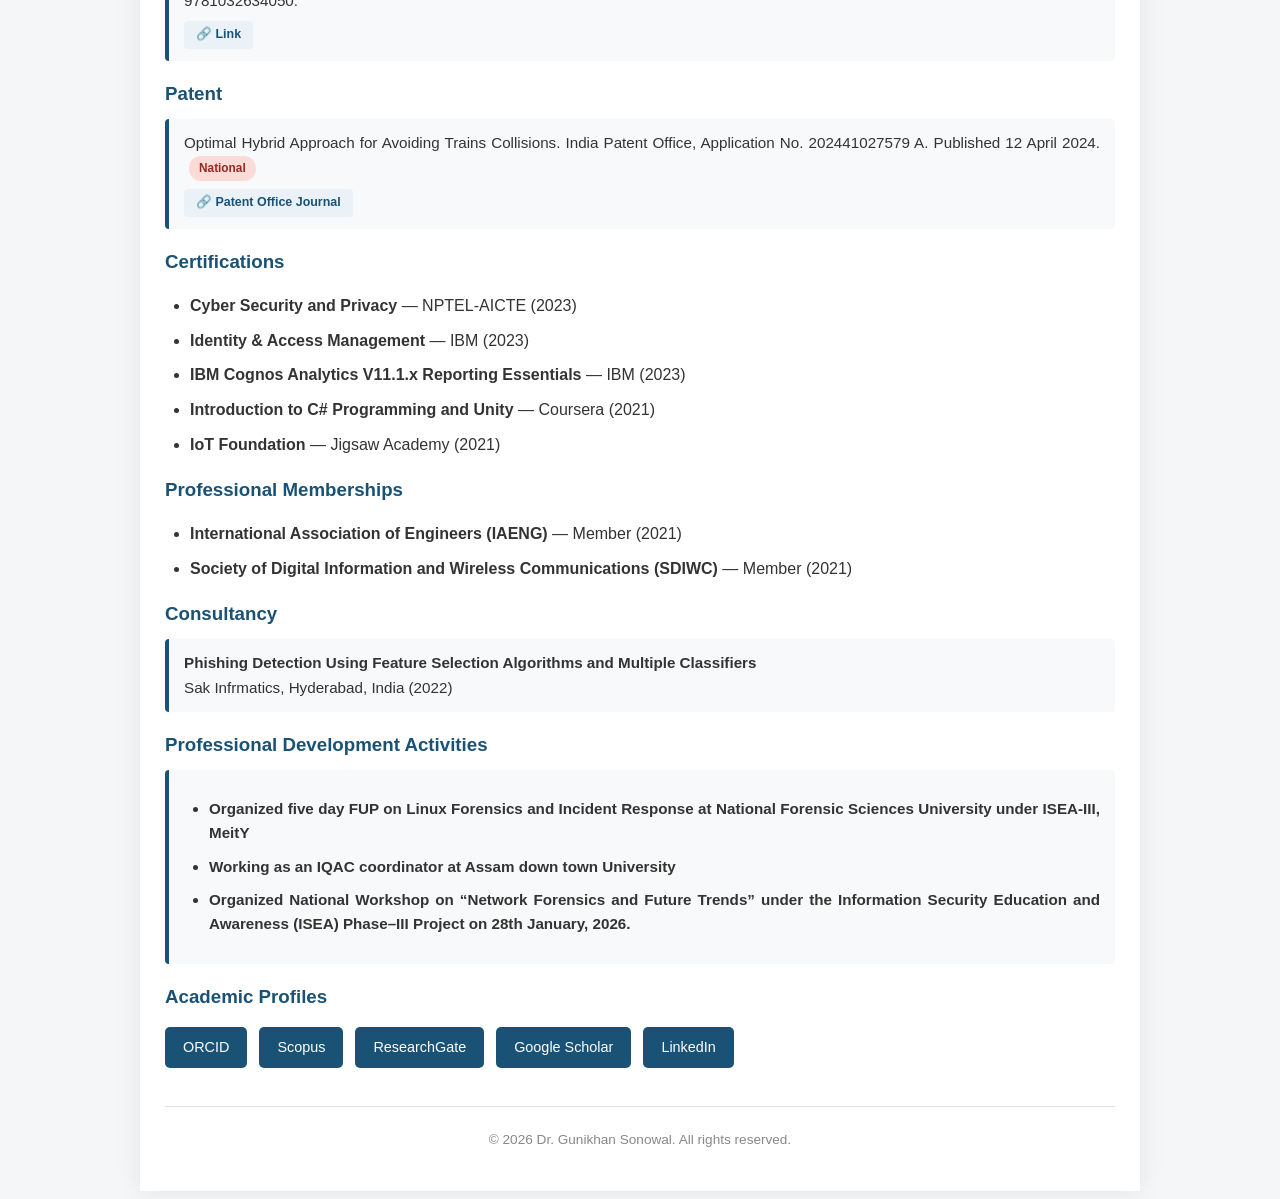
==== commit 14764c94: "Remove 'National' label from talk items" ====
--- a/index.html
+++ b/index.html
@@ -232,7 +232,7 @@
         <div class="talk-item">
             <div class="talk-title">
                 The Role of Forensics in Malware Analysis
-                <span class="talk-type national">National</span>
+               
             </div>
             <div class="talk-venue">ISEA Phase-III 5-day Faculty Development Programme on Windows Malware Forensics, organised by National Forensic Sciences University, Gandhinagar.</div>
             <div class="talk-date">December 2025</div>
@@ -241,7 +241,7 @@
         <div class="talk-item">
             <div class="talk-title">
                 Investigating Digital Evidence in Electronic Mail
-                <span class="talk-type national">National</span>
+                
             </div>
             <div class="talk-venue">ISEA Phase-III Expert Lecture, organised by National Forensic Sciences University, Gandhinagar.</div>
             <div class="talk-date">January 2026</div>
@@ -250,7 +250,7 @@
         <div class="talk-item">
             <div class="talk-title">
                 EXT4 File System Analysis in Digital Forensics
-                <span class="talk-type national">National</span>
+            
             </div>
             <div class="talk-venue">ISEA Phase-III Bootcamp on "File System Forensics" (07-11 February 2026), organised by National Forensic Sciences University, Gandhinagar.</div>
             <div class="talk-date">February 2026</div>
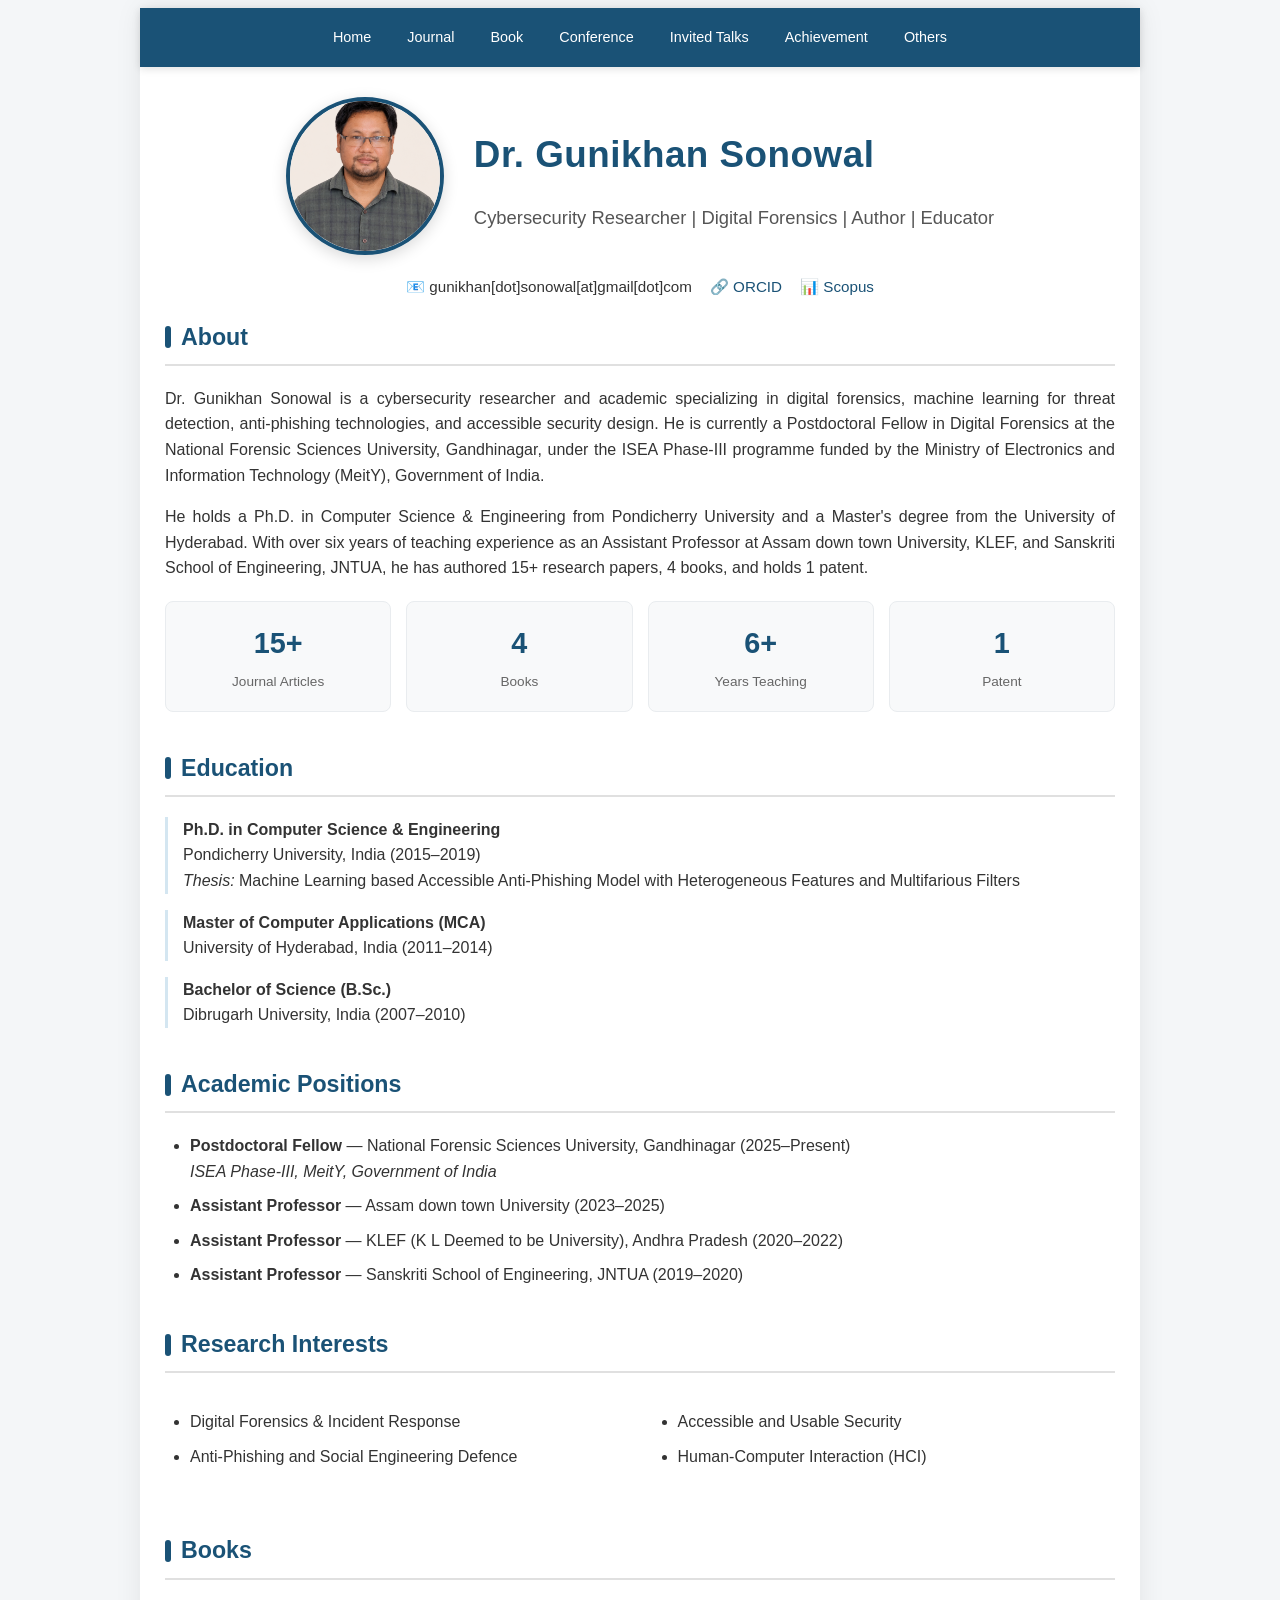
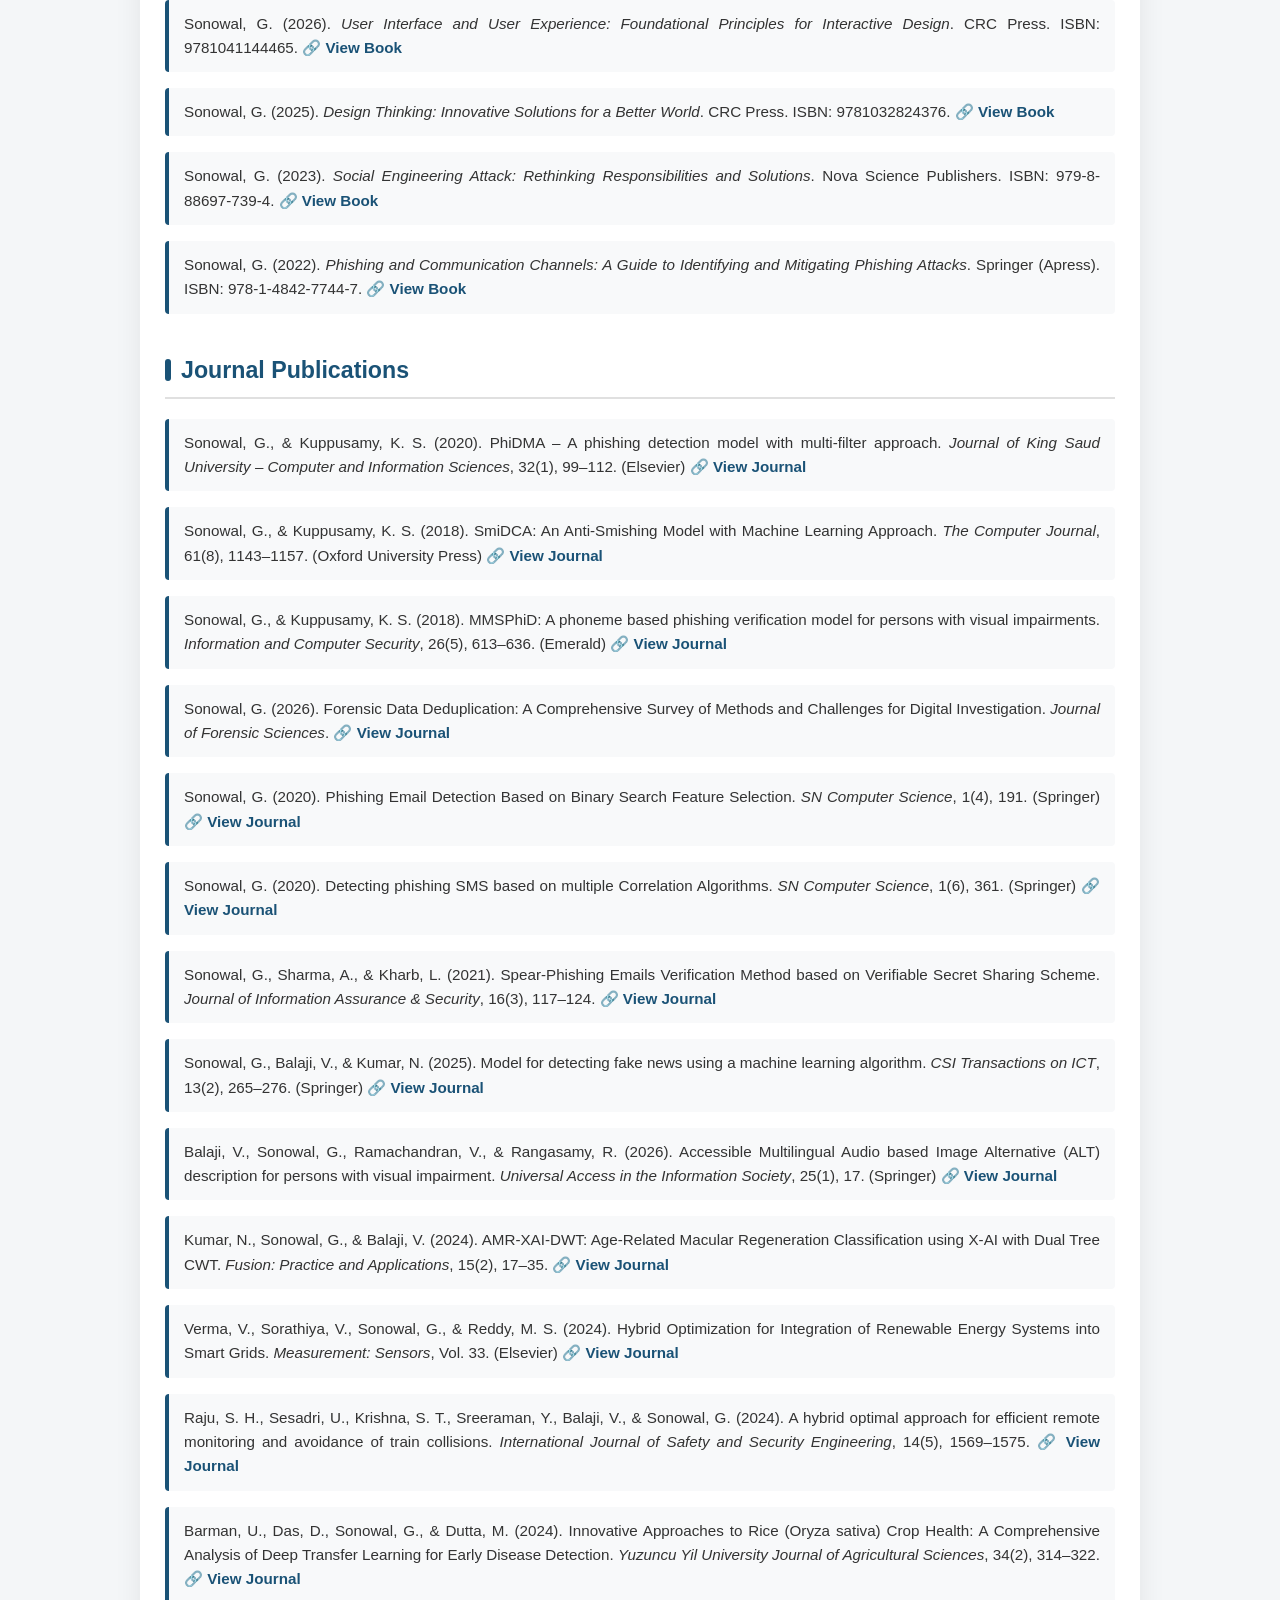
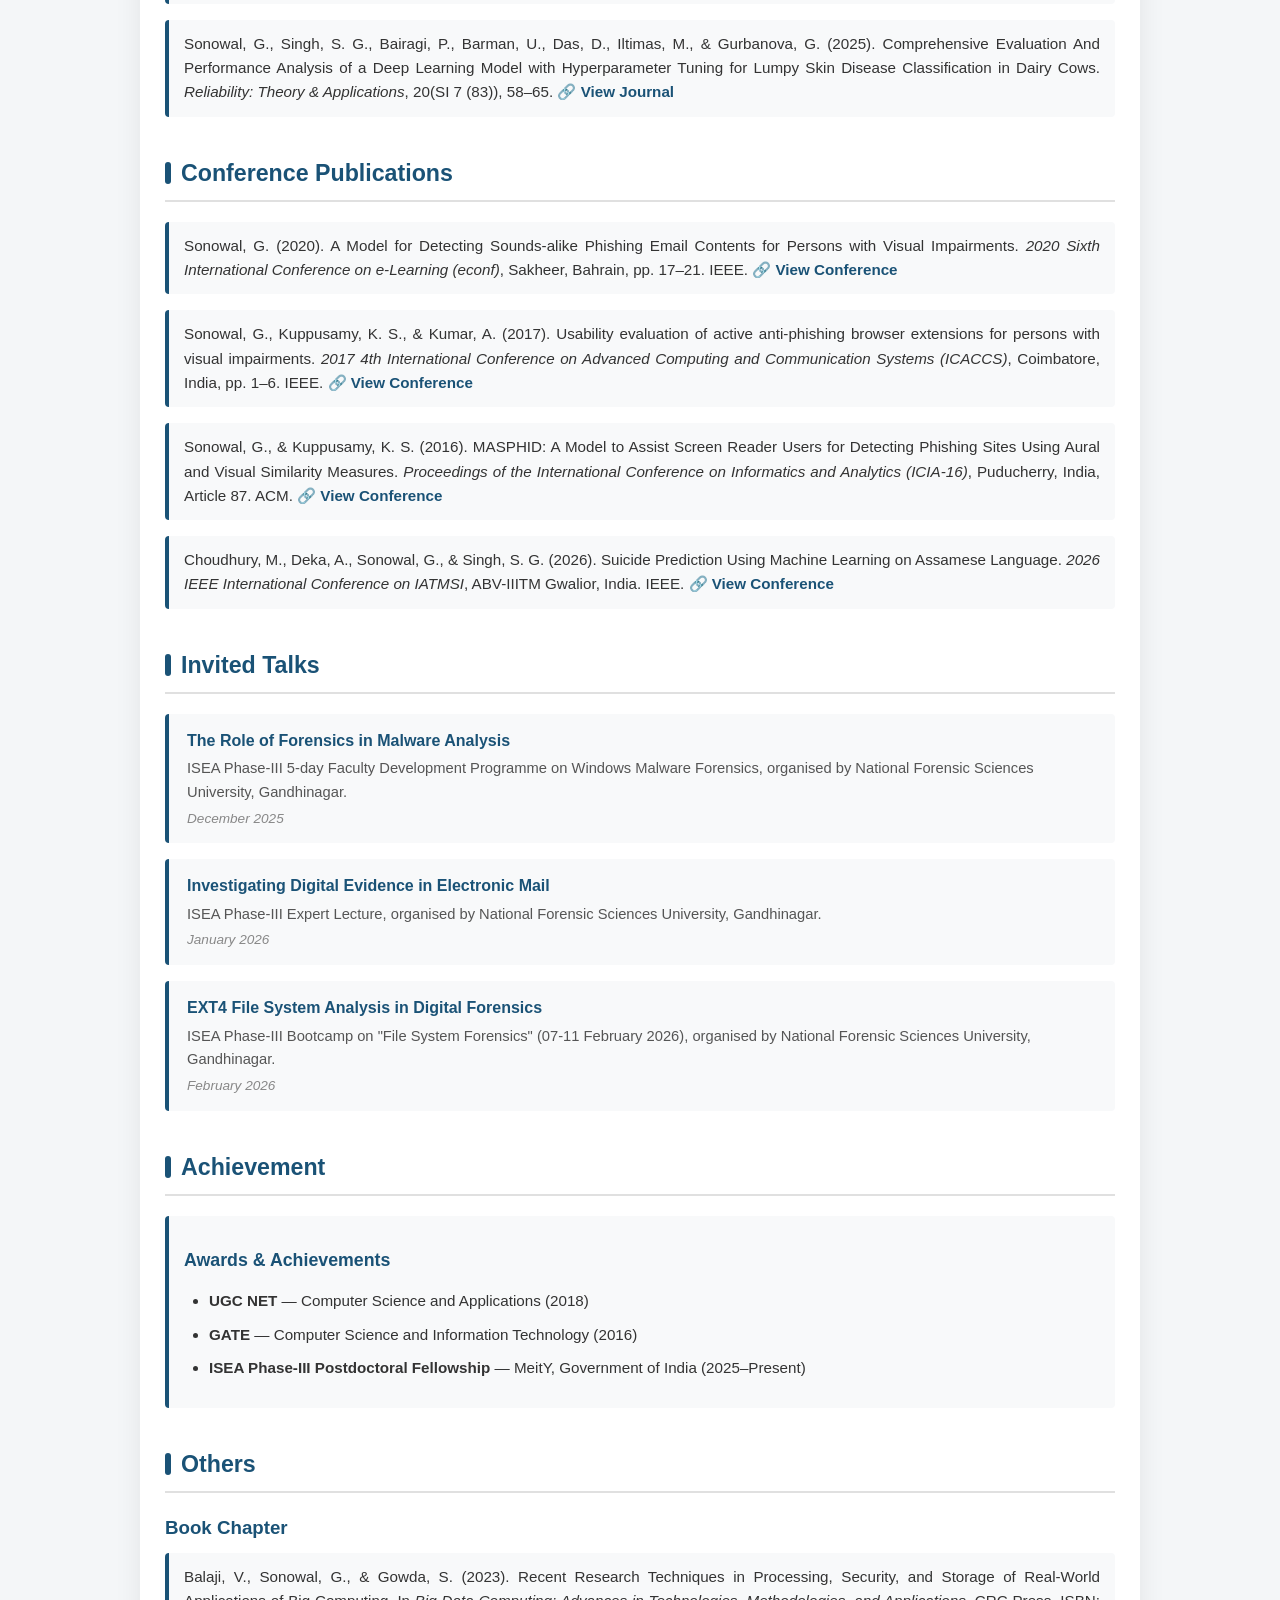
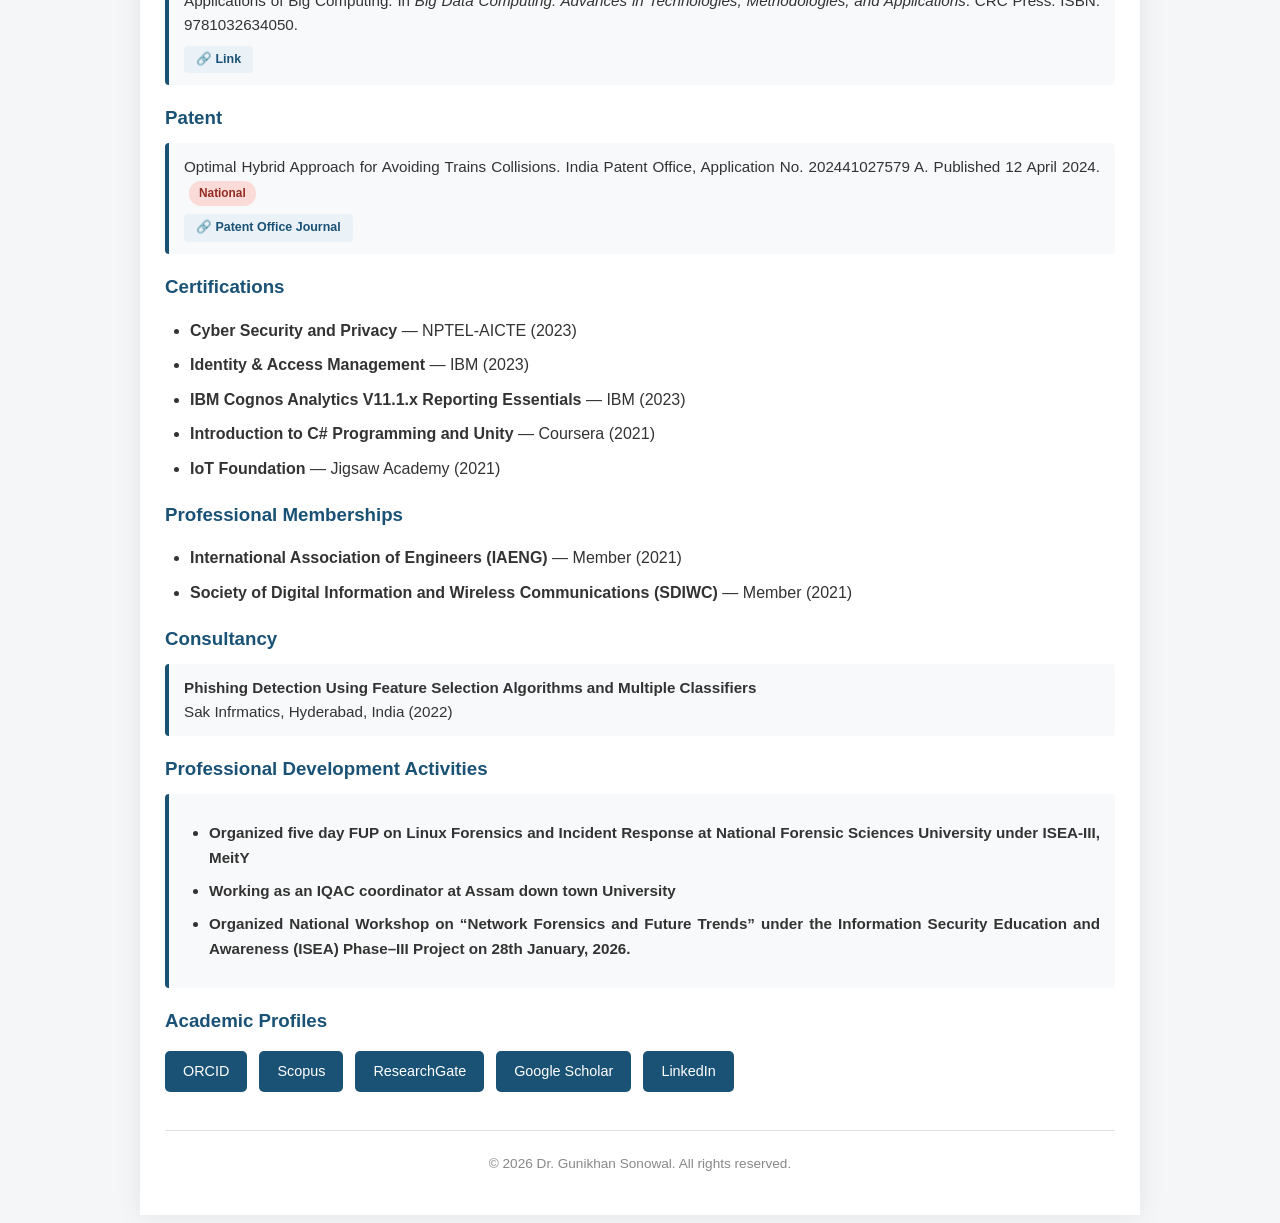
==== commit cc61ecc9: "Add journal and conference links to publications" ====
--- a/index.html
+++ b/index.html
@@ -165,6 +165,8 @@
 
         <div class="pub-item">
             Sonowal, G., Sharma, A., &amp; Kharb, L. (2021). Spear-Phishing Emails Verification Method based on Verifiable Secret Sharing Scheme. <em>Journal of Information Assurance &amp; Security</em>, 16(3), 117–124.
+           <a href="https://www.mirlabs.org/jias/secured/Volume16-Issue3/Paper11.pdf " target="_blank">🔗 View Journal</a>
+       
         </div>
 
         <div class="pub-item">
@@ -193,6 +195,7 @@
 
         <div class="pub-item">
             Barman, U., Das, D., Sonowal, G., &amp; Dutta, M. (2024). Innovative Approaches to Rice (Oryza sativa) Crop Health: A Comprehensive Analysis of Deep Transfer Learning for Early Disease Detection. <em>Yuzuncu Yil University Journal of Agricultural Sciences</em>, 34(2), 314–322.
+            <a href="https://doi.org/10.29133/yyutbd.1402821" target="_blank">🔗 View Journal</a>
         </div>
 
         <div class="pub-item">
@@ -222,6 +225,7 @@
 
         <div class="pub-item">
             Choudhury, M., Deka, A., Sonowal, G., &amp; Singh, S. G. (2026). Suicide Prediction Using Machine Learning on Assamese Language. <em>2026 IEEE International Conference on IATMSI</em>, ABV-IIITM Gwalior, India. IEEE.
+           <a href="https://ieeexplore.ieee.org/document/11465245" target="_blank">🔗 View Conference</a>
         </div>
     </section>
 
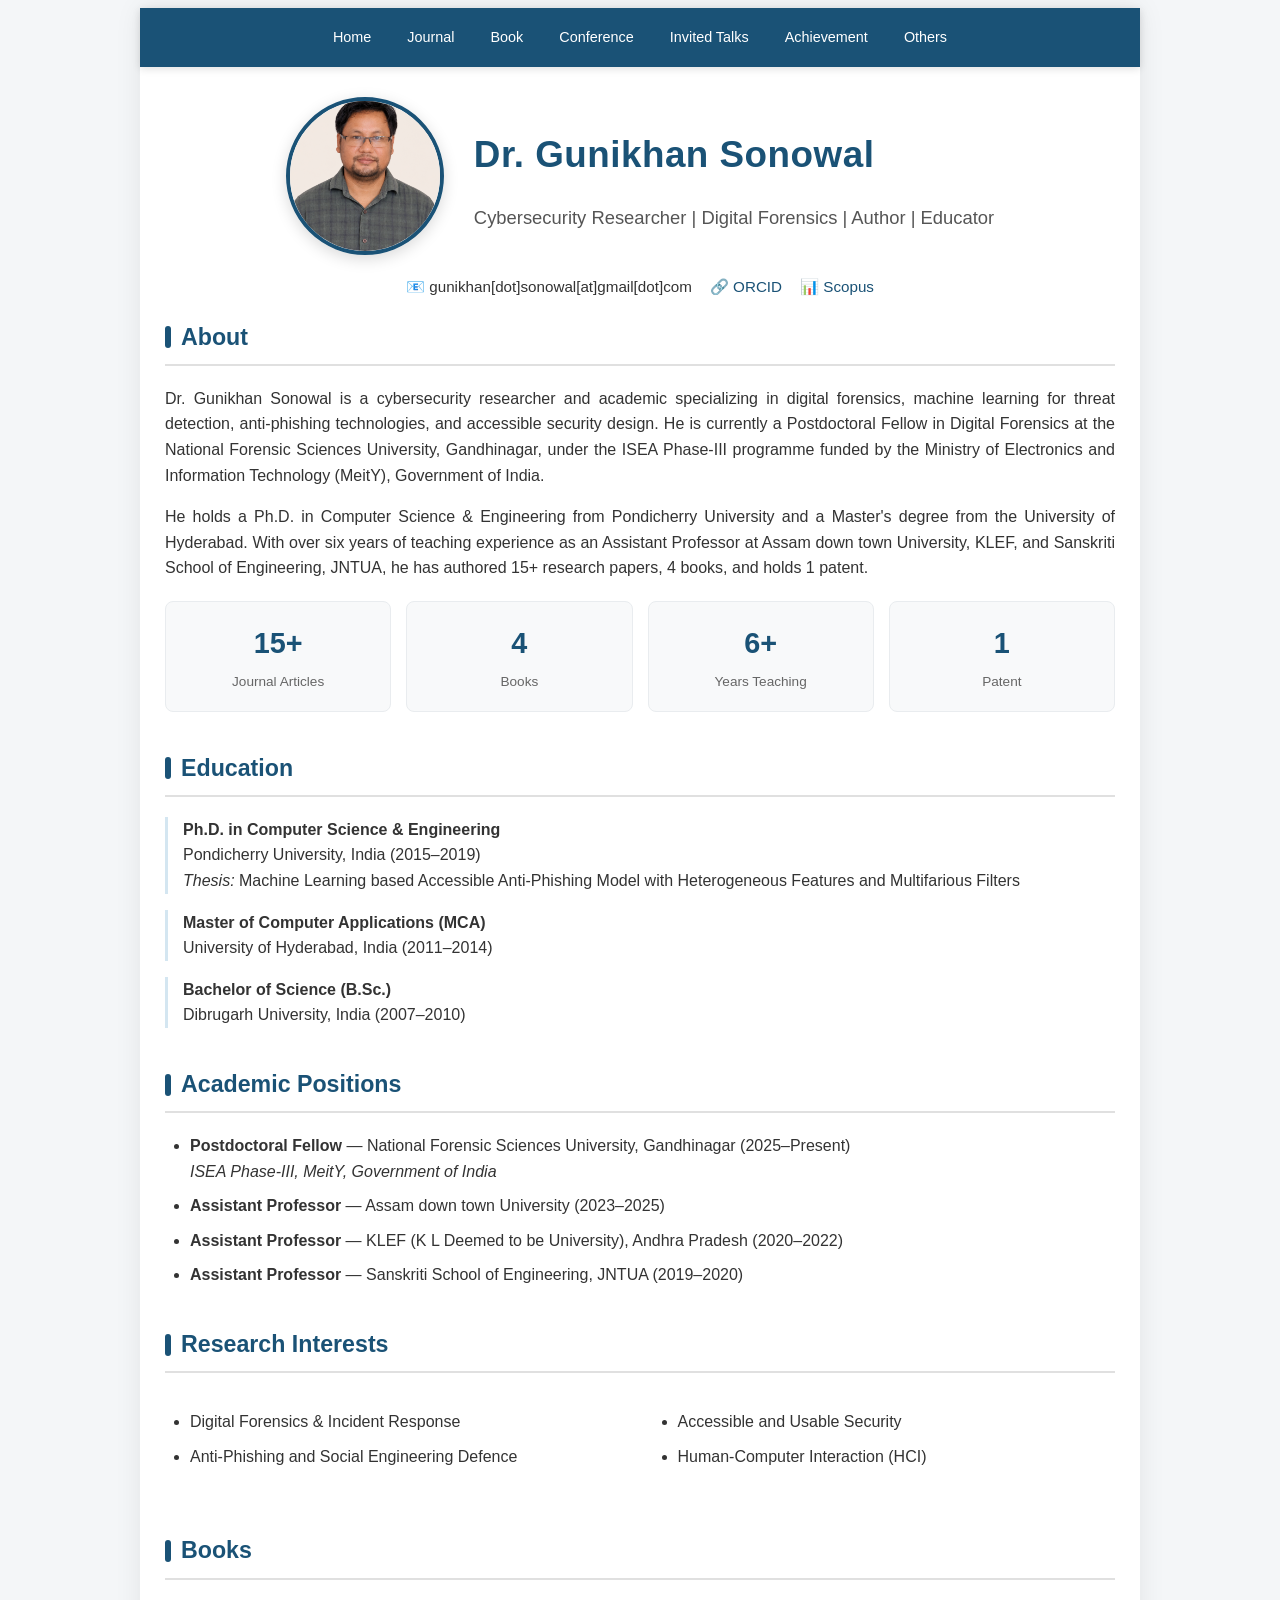
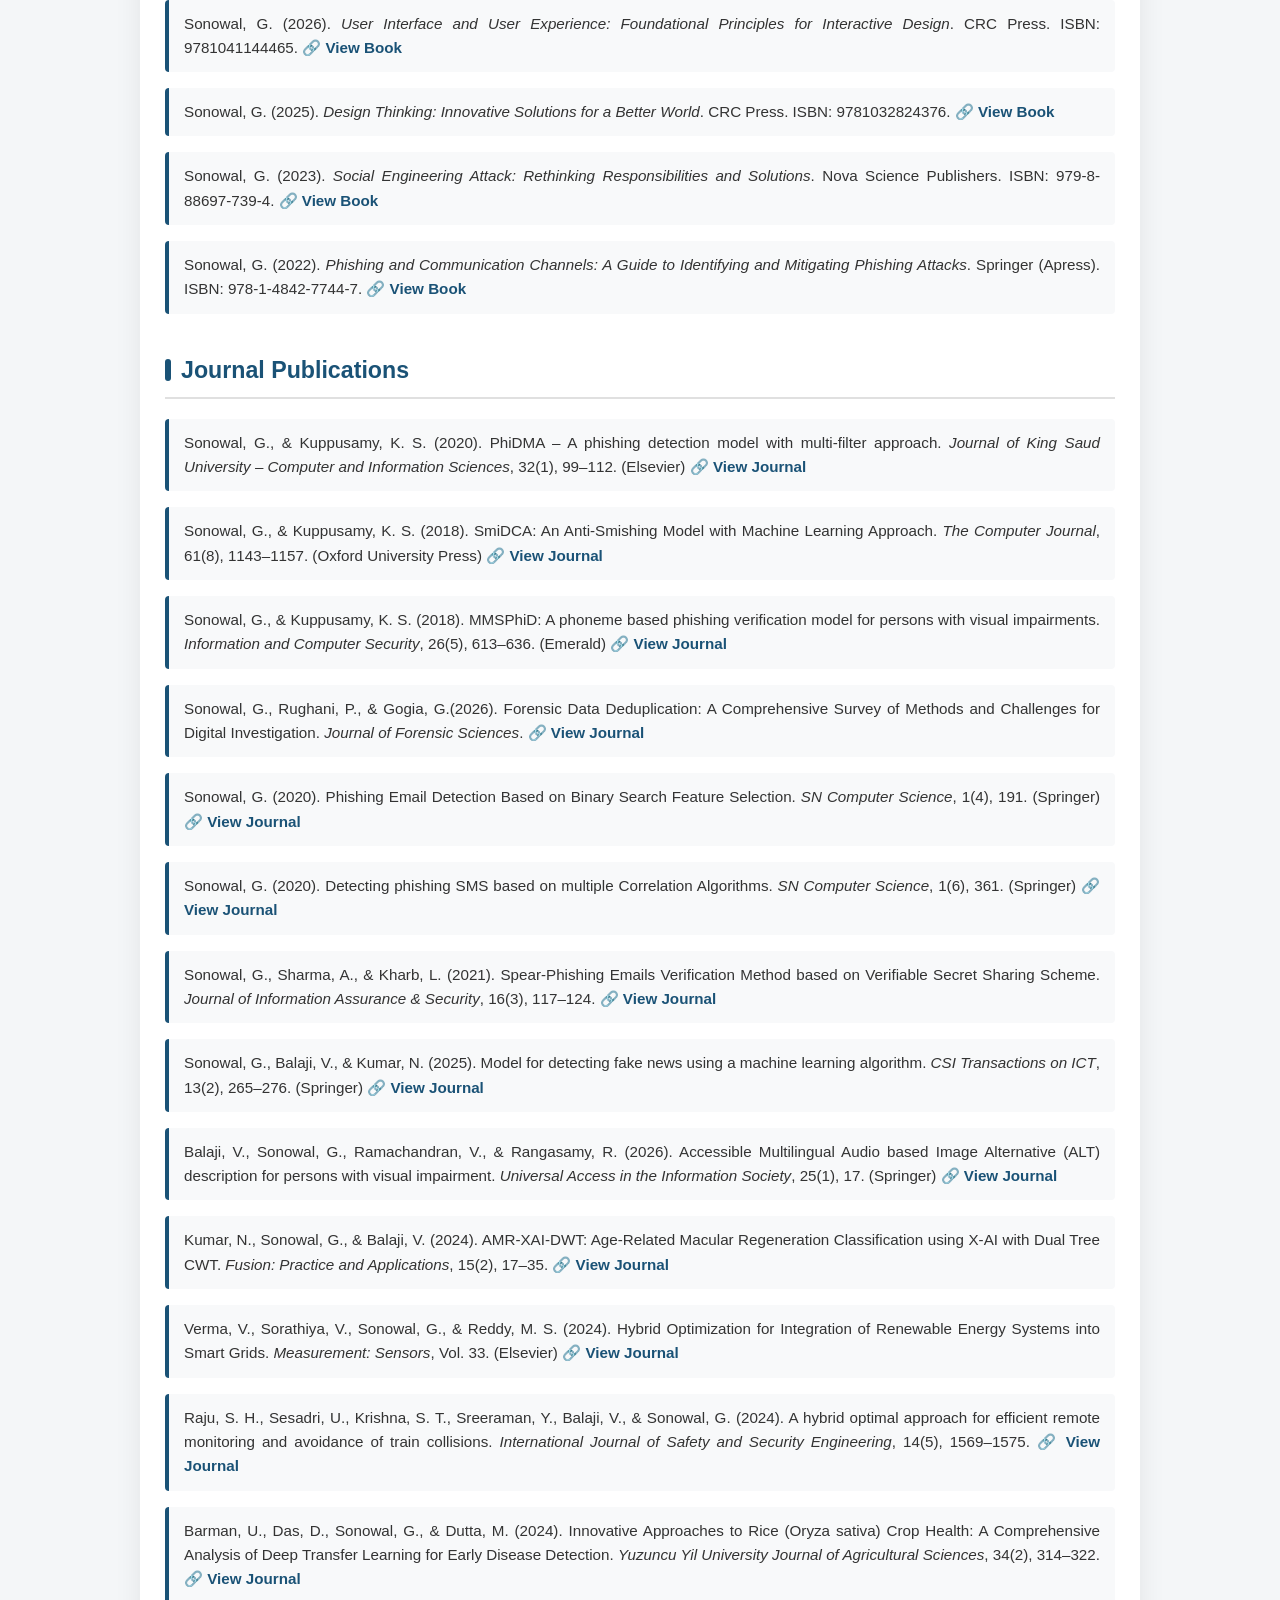
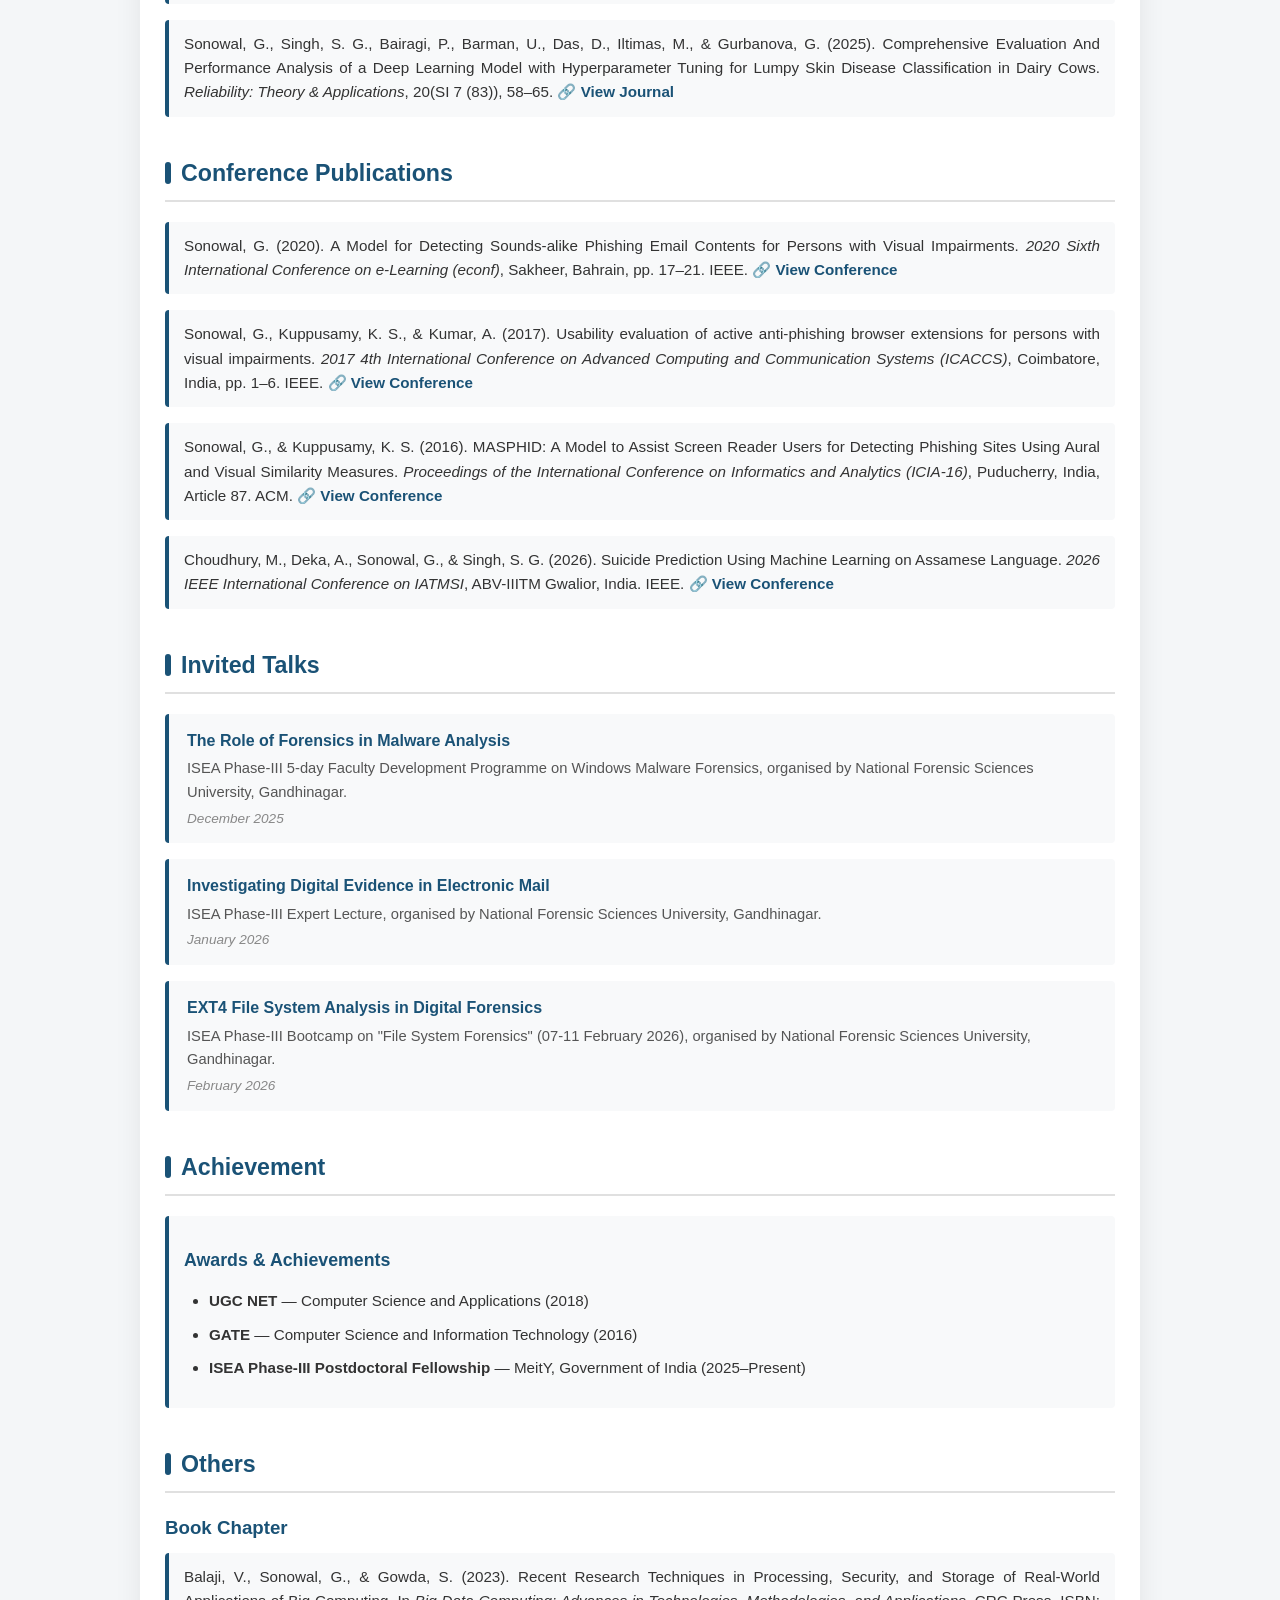
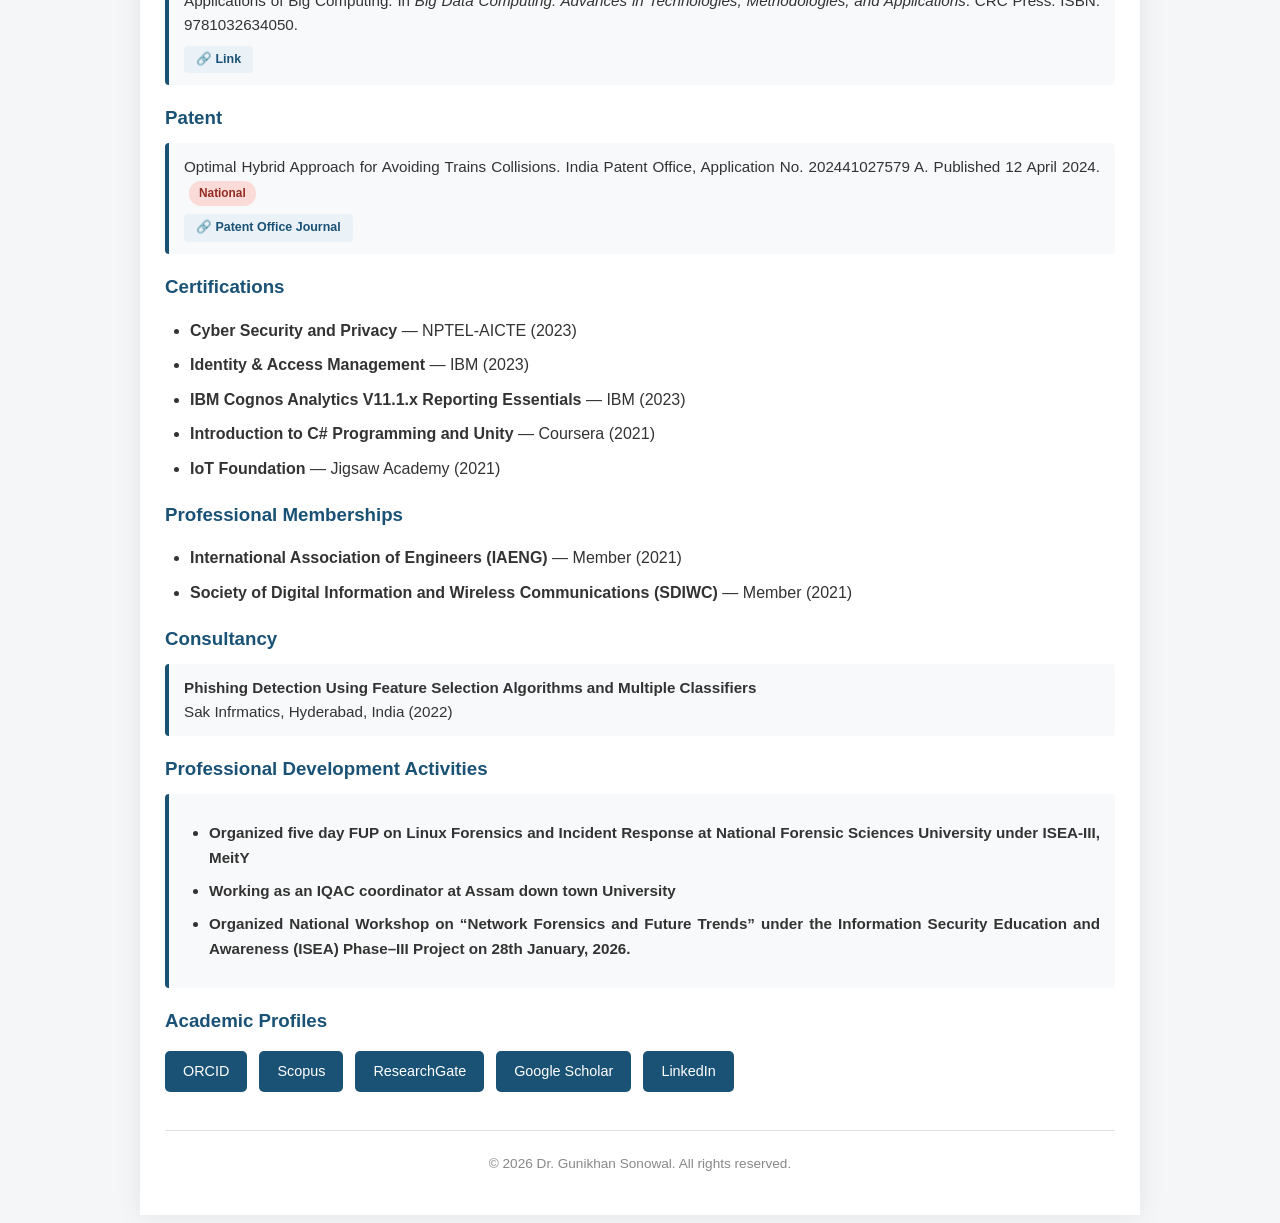
==== commit 4bf021a3: "Update citation with additional authors" ====
--- a/index.html
+++ b/index.html
@@ -149,7 +149,7 @@
         </div>
 
         <div class="pub-item">
-            Sonowal, G. (2026). Forensic Data Deduplication: A Comprehensive Survey of Methods and Challenges for Digital Investigation. <em>Journal of Forensic Sciences</em>.
+            Sonowal, G., Rughani, P., &amp; Gogia, G.(2026). Forensic Data Deduplication: A Comprehensive Survey of Methods and Challenges for Digital Investigation. <em>Journal of Forensic Sciences</em>.
                 <a href="https://doi.org/10.1111/1556-4029.70480" target="_blank">🔗 View Journal</a>
         </div>
 
